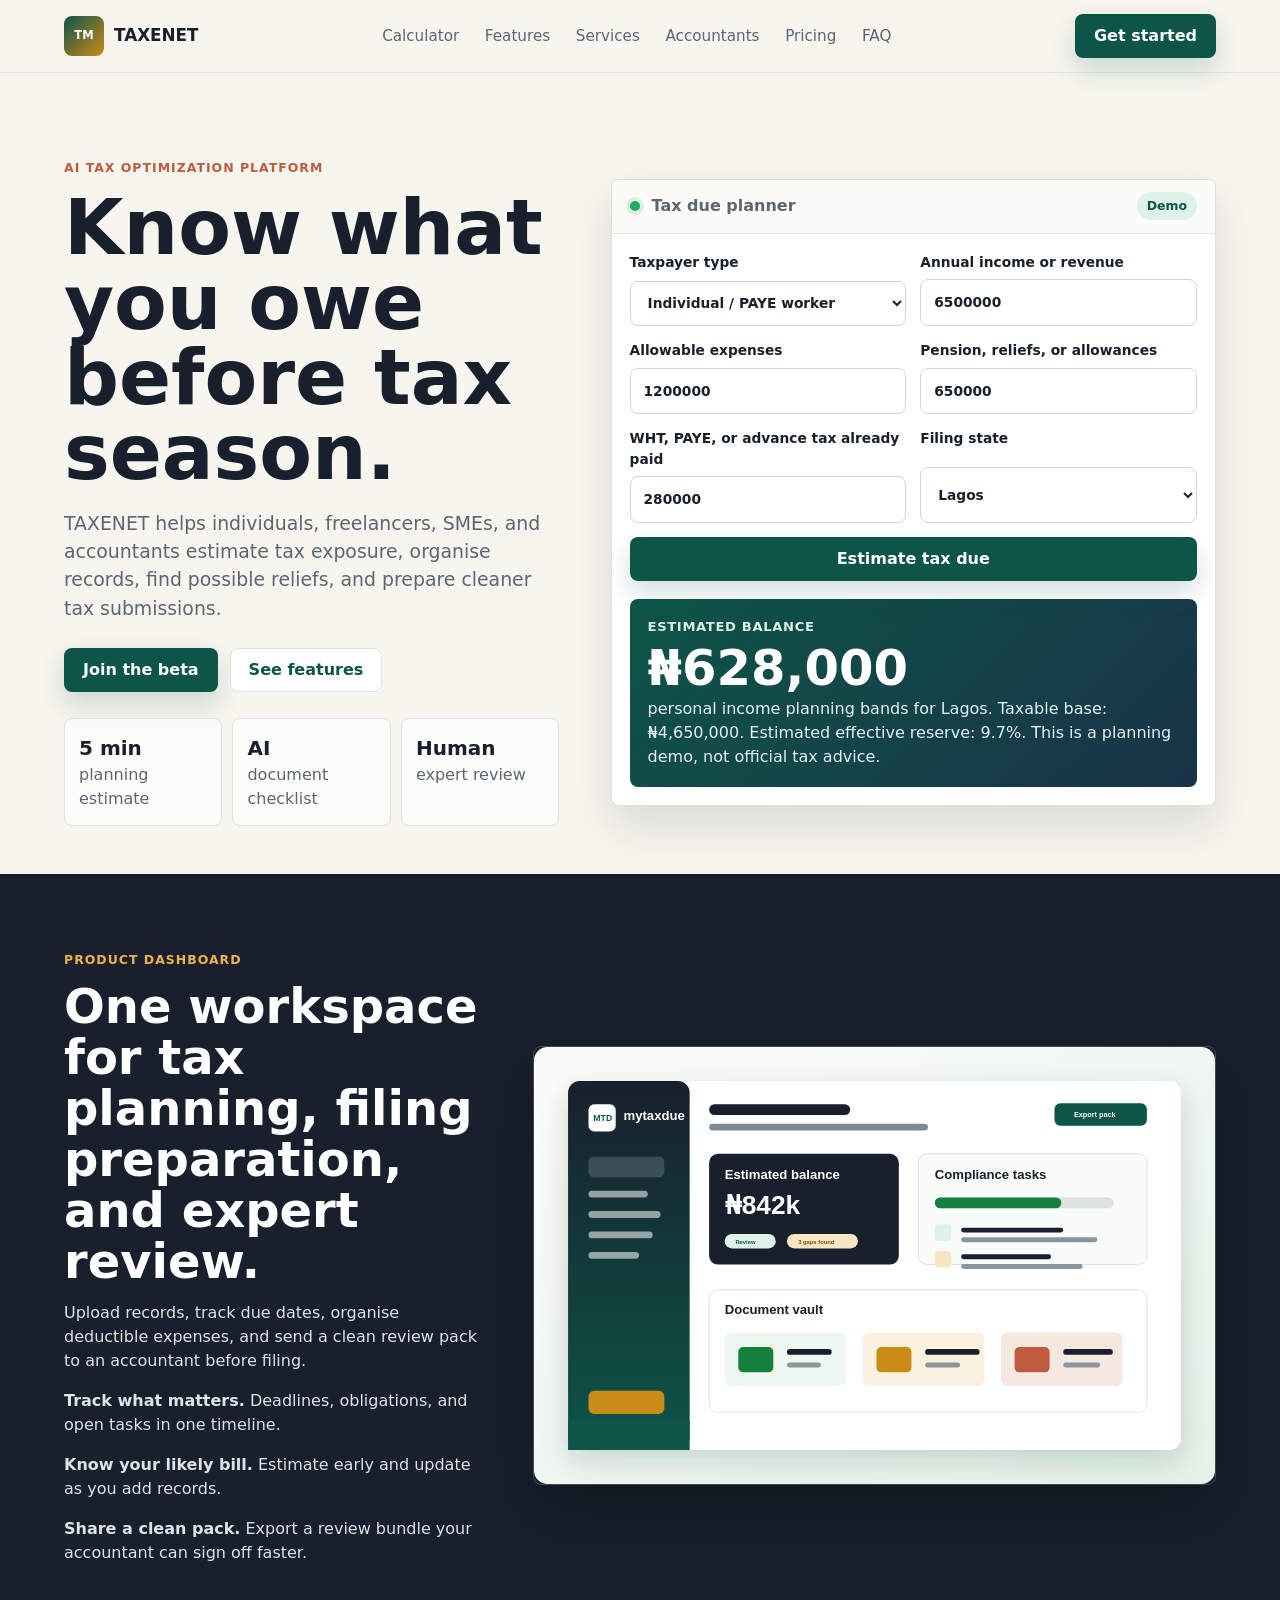
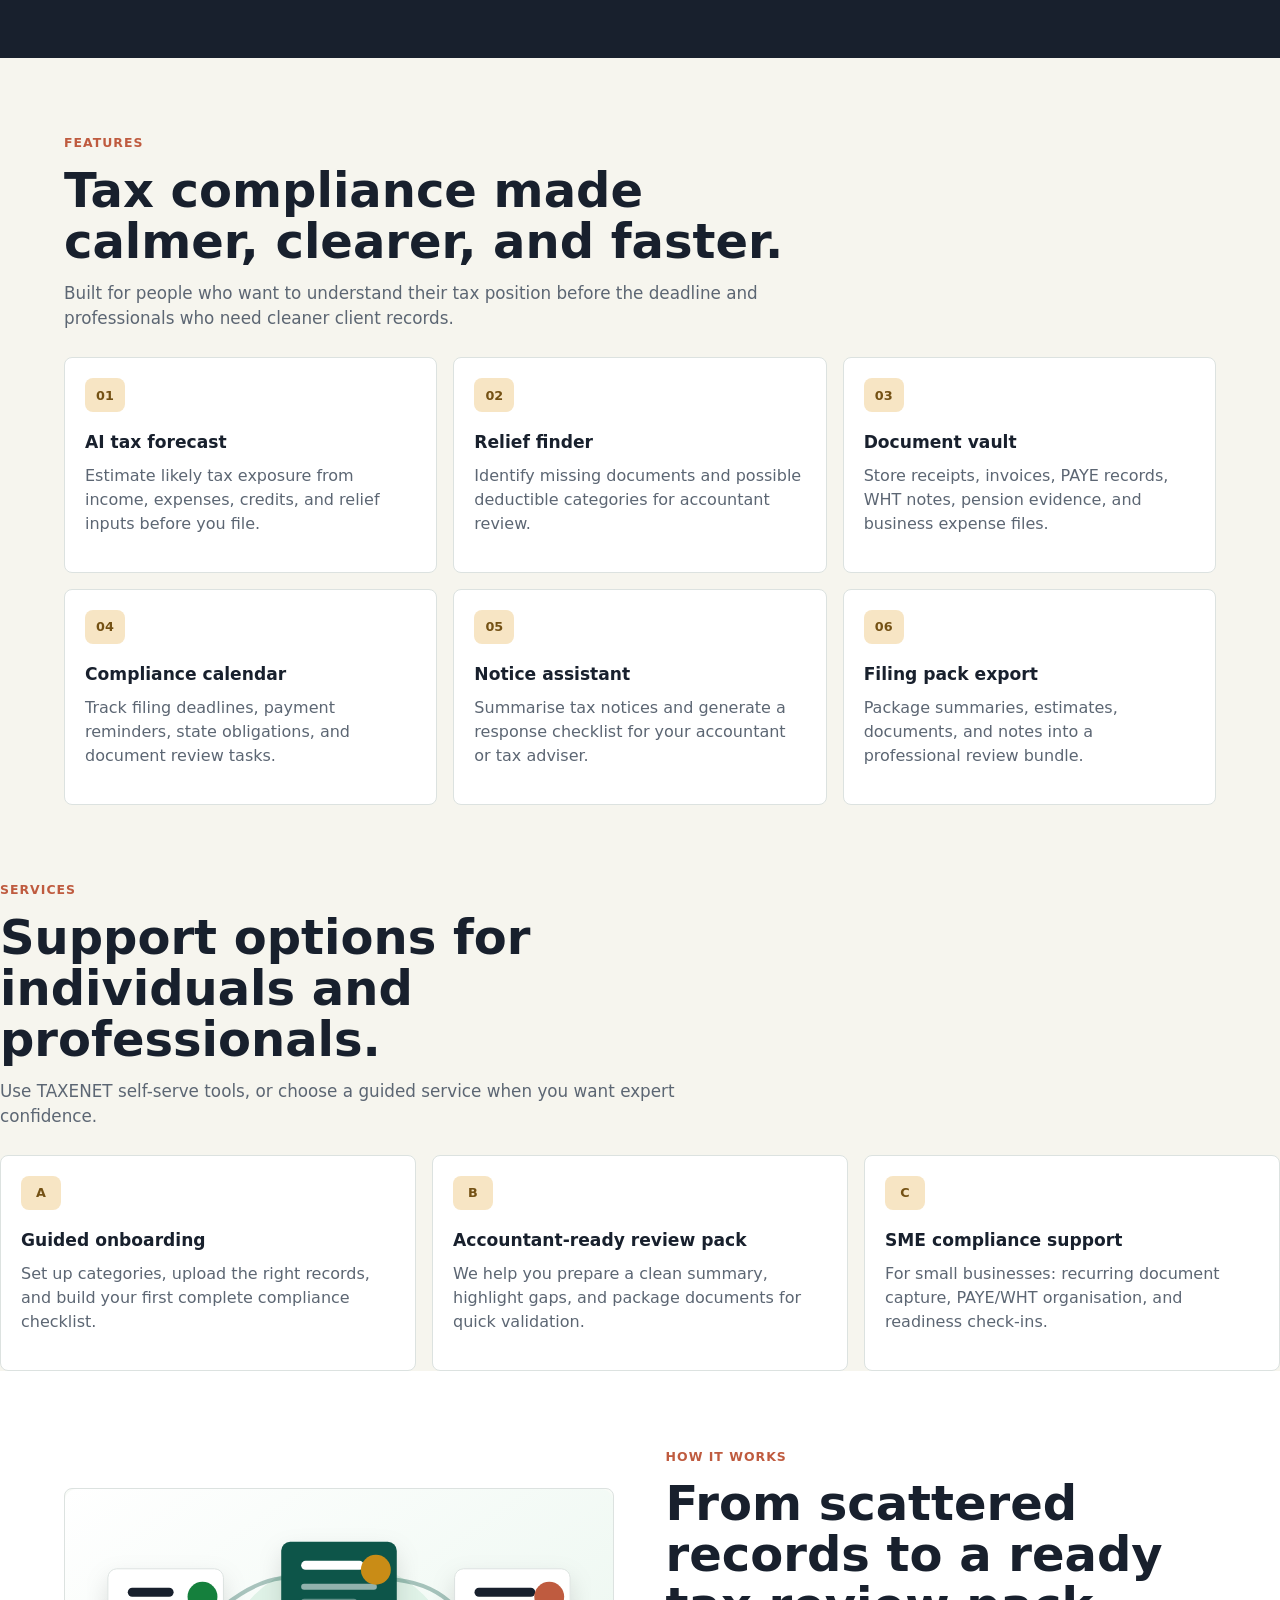
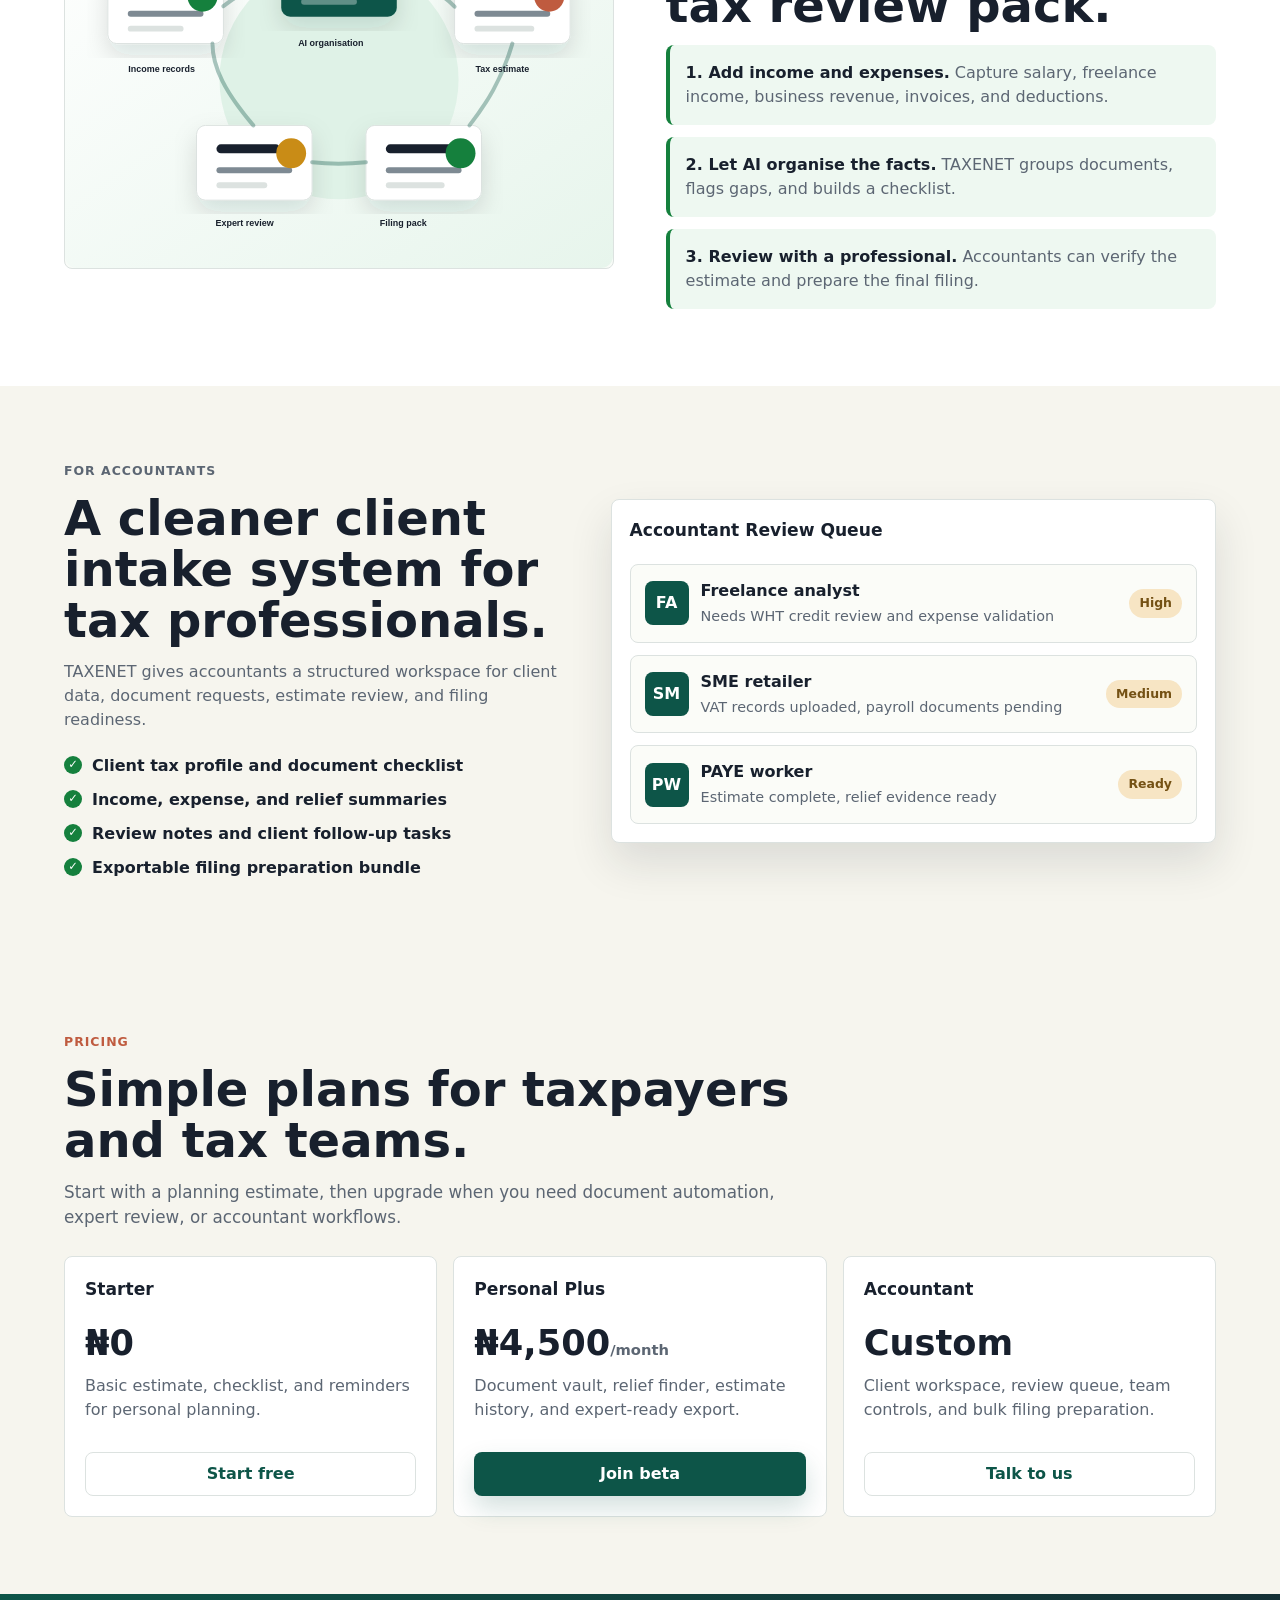
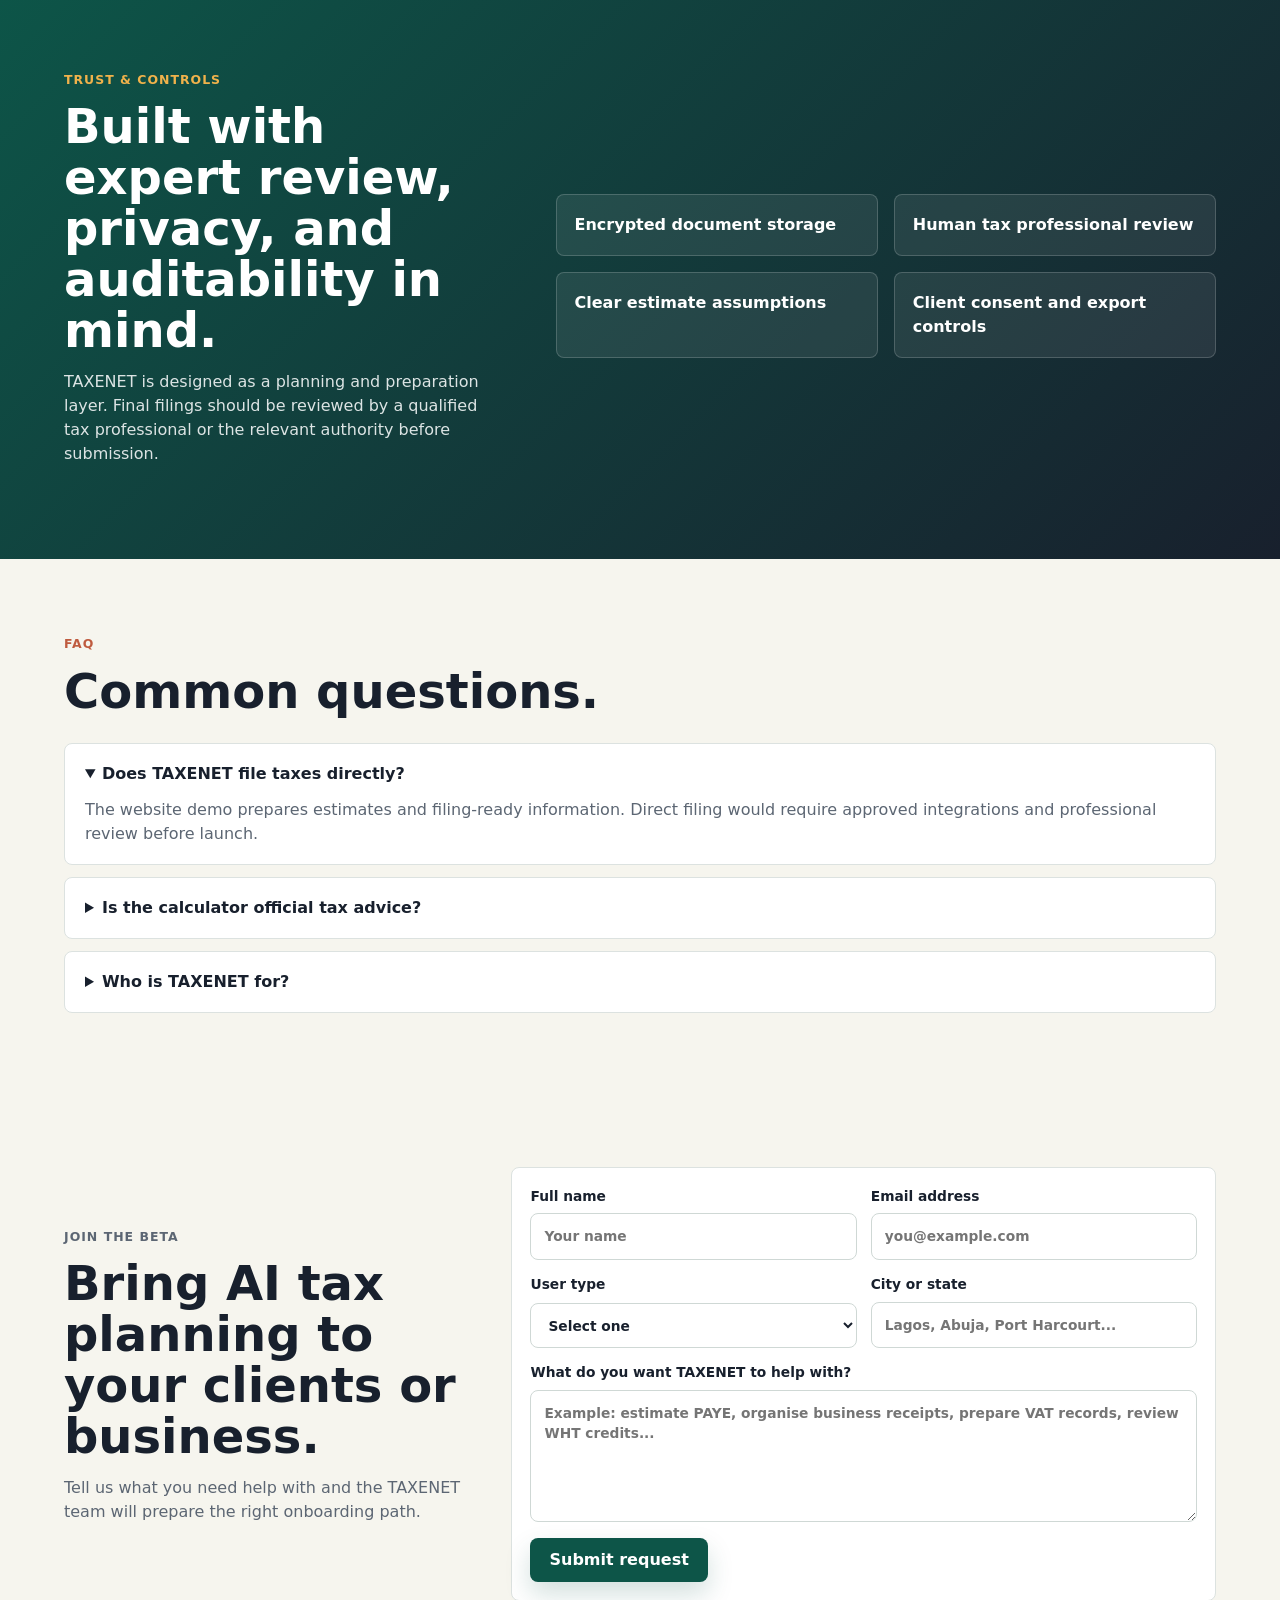
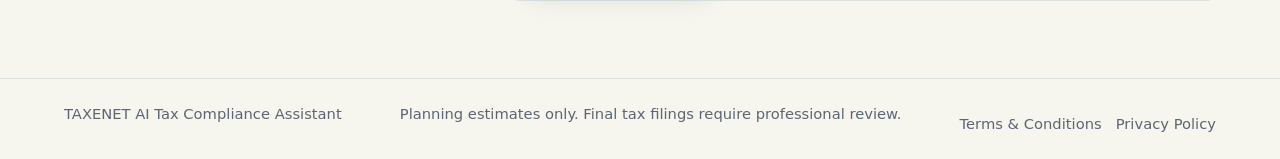
==== index.html @ ae6fac0a "Update index.html" ====
﻿<!DOCTYPE html>
<html lang="en">
  <head>
    <meta charset="UTF-8" />
    <meta name="viewport" content="width=device-width, initial-scale=1.0" />
    <title>TAXENET | AI Tax Compliance Assistant</title>
    <meta
      name="description"
      content="TAXENET helps Nigerian taxpayers and businesses estimate tax exposure, organise documents, discover relief opportunities, and prepare for compliant filing."
    />
    <link rel="icon" type="image/svg+xml" href="favicon.svg" />
    <link rel="stylesheet" href="styles.css" />
  </head>
  <body>
    <header class="site-header">
      <a class="brand" href="index.html#top" aria-label="TAXENET home">
        <span class="brand-mark">TM</span>
        <span>TAXENET</span>
      </a>
      <nav class="nav-links" aria-label="Primary navigation">
        <a href="index.html#calculator">Calculator</a>
        <a href="index.html#features">Features</a>
        <a href="index.html#services">Services</a>
        <a href="index.html#accountants">Accountants</a>
        <a href="index.html#pricing">Pricing</a>
        <a href="index.html#faq">FAQ</a>
      </nav>
      <a class="header-action" href="index.html#contact">Get started</a>
    </header>

    <main id="top">
      <section class="hero-shell" id="calculator">
        <div class="hero-copy">
          <p class="eyebrow">AI Tax Optimization Platform</p>
          <h1>Know what you owe before tax season.</h1>
          <p class="lead">
            TAXENET helps individuals, freelancers, SMEs, and accountants
            estimate tax exposure, organise records, find possible reliefs, and
            prepare cleaner tax submissions.
          </p>
          <div class="hero-actions">
            <a class="primary-button" href="index.html#contact">Join the beta</a>
            <a class="secondary-button" href="index.html#features">See features</a>
          </div>
          <div class="proof-strip" aria-label="Platform benefits">
            <span><strong>5 min</strong> planning estimate</span>
            <span><strong>AI</strong> document checklist</span>
            <span><strong>Human</strong> expert review</span>
          </div>
        </div>

        <section class="tax-card" aria-labelledby="estimateTitle">
          <div class="card-toolbar">
            <span class="status-dot"></span>
            <span>Tax due planner</span>
            <span class="toolbar-pill">Demo</span>
          </div>
          <form id="taxForm" class="tax-form">
            <label>
              Taxpayer type
              <select id="taxpayerType">
                <option value="individual">Individual / PAYE worker</option>
                <option value="freelancer">Freelancer / Sole proprietor</option>
                <option value="sme">Registered SME</option>
              </select>
            </label>
            <label>
              Annual income or revenue
              <input id="grossIncome" type="number" min="0" step="1000" value="6500000" />
            </label>
            <label>
              Allowable expenses
              <input id="expenses" type="number" min="0" step="1000" value="1200000" />
            </label>
            <label>
              Pension, reliefs, or allowances
              <input id="reliefs" type="number" min="0" step="1000" value="650000" />
            </label>
            <label>
              WHT, PAYE, or advance tax already paid
              <input id="credits" type="number" min="0" step="1000" value="280000" />
            </label>
            <label>
              Filing state
              <select id="state">
                <option>Lagos</option>
                <option>Abuja FCT</option>
                <option>Rivers</option>
                <option>Kano</option>
                <option>Ogun</option>
                <option>Other Nigerian state</option>
              </select>
            </label>
            <button class="primary-button wide-field" type="submit">Estimate tax due</button>
          </form>
          <div class="estimate-result" id="estimateResult">
            <p id="estimateTitle" class="result-label">Estimated balance</p>
            <strong id="taxDue">₦0</strong>
            <span id="taxSummary">Complete the planner to view an estimate.</span>
          </div>
        </section>
      </section>

      <section class="dashboard-band">
        <div class="dashboard-copy">
          <p class="eyebrow">Product Dashboard</p>
          <h2>One workspace for tax planning, filing preparation, and expert review.</h2>
          <p>
            Upload records, track due dates, organise deductible expenses, and
            send a clean review pack to an accountant before filing.
          </p>
          <div class="mini-list">
            <p><strong>Track what matters.</strong> Deadlines, obligations, and open tasks in one timeline.</p>
            <p><strong>Know your likely bill.</strong> Estimate early and update as you add records.</p>
            <p><strong>Share a clean pack.</strong> Export a review bundle your accountant can sign off faster.</p>
          </div>
        </div>
        <img
          src="assets/tax-dashboard.svg"
          alt="TAXENET dashboard showing tax estimate, compliance tasks, and documents"
          class="dashboard-image"
        />
      </section>

      <section class="features-section" id="features">
        <div class="section-heading">
          <p class="eyebrow">Features</p>
          <h2>Tax compliance made calmer, clearer, and faster.</h2>
          <p>
            Built for people who want to understand their tax position before
            the deadline and professionals who need cleaner client records.
          </p>
        </div>
        <div class="feature-grid">
          <article>
            <span class="feature-icon">01</span>
            <h3>AI tax forecast</h3>
            <p>
              Estimate likely tax exposure from income, expenses, credits, and
              relief inputs before you file.
            </p>
          </article>
          <article>
            <span class="feature-icon">02</span>
            <h3>Relief finder</h3>
            <p>
              Identify missing documents and possible deductible categories for
              accountant review.
            </p>
          </article>
          <article>
            <span class="feature-icon">03</span>
            <h3>Document vault</h3>
            <p>
              Store receipts, invoices, PAYE records, WHT notes, pension
              evidence, and business expense files.
            </p>
          </article>
          <article>
            <span class="feature-icon">04</span>
            <h3>Compliance calendar</h3>
            <p>
              Track filing deadlines, payment reminders, state obligations, and
              document review tasks.
            </p>
          </article>
          <article>
            <span class="feature-icon">05</span>
            <h3>Notice assistant</h3>
            <p>
              Summarise tax notices and generate a response checklist for your
              accountant or tax adviser.
            </p>
          </article>
          <article>
            <span class="feature-icon">06</span>
            <h3>Filing pack export</h3>
            <p>
              Package summaries, estimates, documents, and notes into a
              professional review bundle.
            </p>
          </article>
        </div>
      </section>

      <section class="services-section" id="services">
        <div class="section-heading">
          <p class="eyebrow">Services</p>
          <h2>Support options for individuals and professionals.</h2>
          <p>Use TAXENET self-serve tools, or choose a guided service when you want expert confidence.</p>
        </div>
        <div class="feature-grid">
          <article>
            <span class="feature-icon">A</span>
            <h3>Guided onboarding</h3>
            <p>Set up categories, upload the right records, and build your first complete compliance checklist.</p>
          </article>
          <article>
            <span class="feature-icon">B</span>
            <h3>Accountant-ready review pack</h3>
            <p>We help you prepare a clean summary, highlight gaps, and package documents for quick validation.</p>
          </article>
          <article>
            <span class="feature-icon">C</span>
            <h3>SME compliance support</h3>
            <p>For small businesses: recurring document capture, PAYE/WHT organisation, and readiness check-ins.</p>
          </article>
        </div>
      </section>
      <section class="workflow-section">
        <img
          src="assets/tax-workflow.svg"
          alt="Tax workflow from income records to expert review and filing readiness"
          class="workflow-image"
        />
        <div>
          <p class="eyebrow">How It Works</p>
          <h2>From scattered records to a ready tax review pack.</h2>
          <div class="workflow-list">
            <p><strong>1. Add income and expenses.</strong> Capture salary, freelance income, business revenue, invoices, and deductions.</p>
            <p><strong>2. Let AI organise the facts.</strong> TAXENET groups documents, flags gaps, and builds a checklist.</p>
            <p><strong>3. Review with a professional.</strong> Accountants can verify the estimate and prepare the final filing.</p>
          </div>
        </div>
      </section>

      <section class="accountant-section" id="accountants">
        <div class="accountant-copy">
          <p class="eyebrow">For Accountants</p>
          <h2>A cleaner client intake system for tax professionals.</h2>
          <p>
            TAXENET gives accountants a structured workspace for client data,
            document requests, estimate review, and filing readiness.
          </p>
          <ul class="check-list">
            <li>Client tax profile and document checklist</li>
            <li>Income, expense, and relief summaries</li>
            <li>Review notes and client follow-up tasks</li>
            <li>Exportable filing preparation bundle</li>
          </ul>
        </div>
        <div class="accountant-panel">
          <h3>Accountant Review Queue</h3>
          <div class="queue-item">
            <span>FA</span>
            <div>
              <strong>Freelance analyst</strong>
              <p>Needs WHT credit review and expense validation</p>
            </div>
            <em>High</em>
          </div>
          <div class="queue-item">
            <span>SM</span>
            <div>
              <strong>SME retailer</strong>
              <p>VAT records uploaded, payroll documents pending</p>
            </div>
            <em>Medium</em>
          </div>
          <div class="queue-item">
            <span>PW</span>
            <div>
              <strong>PAYE worker</strong>
              <p>Estimate complete, relief evidence ready</p>
            </div>
            <em>Ready</em>
          </div>
        </div>
      </section>

      <section class="pricing-section" id="pricing">
        <div class="section-heading">
          <p class="eyebrow">Pricing</p>
          <h2>Simple plans for taxpayers and tax teams.</h2>
          <p>
            Start with a planning estimate, then upgrade when you need document
            automation, expert review, or accountant workflows.
          </p>
        </div>
        <div class="pricing-grid">
          <article>
            <h3>Starter</h3>
            <p class="price">₦0</p>
            <p>Basic estimate, checklist, and reminders for personal planning.</p>
            <a class="secondary-button" href="index.html#contact">Start free</a>
          </article>
          <article class="featured-plan">
            <h3>Personal Plus</h3>
            <p class="price">₦4,500<span>/month</span></p>
            <p>Document vault, relief finder, estimate history, and expert-ready export.</p>
            <a class="primary-button" href="index.html#contact">Join beta</a>
          </article>
          <article>
            <h3>Accountant</h3>
            <p class="price">Custom</p>
            <p>Client workspace, review queue, team controls, and bulk filing preparation.</p>
            <a class="secondary-button" href="index.html#contact">Talk to us</a>
          </article>
        </div>
      </section>

      <section class="security-section">
        <div>
          <p class="eyebrow">Trust & Controls</p>
          <h2>Built with expert review, privacy, and auditability in mind.</h2>
          <p>
            TAXENET is designed as a planning and preparation layer. Final
            filings should be reviewed by a qualified tax professional or the
            relevant authority before submission.
          </p>
        </div>
        <div class="security-grid">
          <span>Encrypted document storage</span>
          <span>Human tax professional review</span>
          <span>Clear estimate assumptions</span>
          <span>Client consent and export controls</span>
        </div>
      </section>

      <section class="faq-section" id="faq">
        <div class="section-heading">
          <p class="eyebrow">FAQ</p>
          <h2>Common questions.</h2>
        </div>
        <div class="faq-list">
          <details open>
            <summary>Does TAXENET file taxes directly?</summary>
            <p>
              The website demo prepares estimates and filing-ready information.
              Direct filing would require approved integrations and professional
              review before launch.
            </p>
          </details>
          <details>
            <summary>Is the calculator official tax advice?</summary>
            <p>
              No. It is a planning demo that helps users understand possible
              exposure. Final tax positions should be verified by a qualified
              adviser or tax authority.
            </p>
          </details>
          <details>
            <summary>Who is TAXENET for?</summary>
            <p>
              Individuals, freelancers, SMEs, and accountants who need a clearer
              way to organise tax information and prepare for compliance.
            </p>
          </details>
        </div>
      </section>

      <section class="contact-section" id="contact">
        <div class="contact-copy">
          <p class="eyebrow">Join The Beta</p>
          <h2>Bring AI tax planning to your clients or business.</h2>
          <p>
            Tell us what you need help with and the TAXENET team will prepare
            the right onboarding path.
          </p>
        </div>
        <form class="contact-form" id="contactForm">
          <div class="form-grid">
            <label>
              Full name
              <input id="leadName" type="text" placeholder="Your name" required />
            </label>
            <label>
              Email address
              <input id="leadEmail" type="email" placeholder="you@example.com" required />
            </label>
            <label>
              User type
              <select id="leadType" required>
                <option value="">Select one</option>
                <option>Individual taxpayer</option>
                <option>Freelancer</option>
                <option>SME owner</option>
                <option>Accountant / tax adviser</option>
              </select>
            </label>
            <label>
              City or state
              <input id="leadLocation" type="text" placeholder="Lagos, Abuja, Port Harcourt..." required />
            </label>
            <label class="wide-field">
              What do you want TAXENET to help with?
              <textarea
                id="leadMessage"
                rows="5"
                placeholder="Example: estimate PAYE, organise business receipts, prepare VAT records, review WHT credits..."
                required
              ></textarea>
            </label>
          </div>
          <div class="form-actions">
            <button class="primary-button" type="submit">Submit request</button>
            <p class="form-status" id="formStatus" role="status" aria-live="polite"></p>
          </div>
        </form>
      </section>
    </main>

    <footer class="site-footer">
      <span>TAXENET AI Tax Compliance Assistant</span>
      <span>Planning estimates only. Final tax filings require professional review.</span>
    
      <div class="footer-links" style="margin-top:10px; display:flex; gap:14px; flex-wrap:wrap">
        <a href="terms.html">Terms &amp; Conditions</a>
        <a href="privacy.html">Privacy Policy</a>
      </div>
</footer>

    <script src="script.js"></script>
  </body>
</html>
---- styles.css ----
:root {
  --ink: #18202d;
  --muted: #5c6673;
  --paper: #f6f5ee;
  --panel: #ffffff;
  --line: #dce2e0;
  --forest: #0d5548;
  --green: #15803d;
  --mint: #dff2e7;
  --amber: #c98c16;
  --clay: #bf5b3f;
  --sky: #e5f1f4;
  --shadow: 0 20px 44px rgba(24, 32, 45, 0.12);
  --radius: 8px;
}

* {
  box-sizing: border-box;
}

html {
  scroll-behavior: smooth;
}

body {
  margin: 0;
  background: var(--paper);
  color: var(--ink);
  font-family: Inter, ui-sans-serif, system-ui, -apple-system, BlinkMacSystemFont,
    "Segoe UI", sans-serif;
  line-height: 1.5;
}

img,
svg {
  display: block;
  max-width: 100%;
}

a {
  color: inherit;
  text-decoration: none;
}

button,
input,
select,
textarea {
  font: inherit;
}

button {
  cursor: pointer;
}

.site-header {
  position: sticky;
  top: 0;
  z-index: 20;
  display: flex;
  align-items: center;
  justify-content: space-between;
  gap: 20px;
  min-height: 72px;
  padding: 14px clamp(18px, 5vw, 64px);
  background: rgba(246, 245, 238, 0.94);
  border-bottom: 1px solid rgba(220, 226, 224, 0.9);
  backdrop-filter: blur(14px);
}

.brand {
  display: inline-flex;
  align-items: center;
  gap: 10px;
  min-width: max-content;
  font-size: 1.05rem;
  font-weight: 850;
}

.brand-mark {
  display: grid;
  place-items: center;
  width: 40px;
  height: 40px;
  border-radius: var(--radius);
  color: #fff;
  background: linear-gradient(135deg, var(--forest), var(--amber));
  font-size: 0.72rem;
}

.nav-links {
  display: flex;
  align-items: center;
  justify-content: center;
  gap: clamp(12px, 2vw, 28px);
  color: var(--muted);
  font-size: 0.95rem;
}

.nav-links a {
  padding: 8px 0;
}

.nav-links a:hover {
  color: var(--forest);
}

.header-action,
.primary-button,
.secondary-button {
  display: inline-flex;
  align-items: center;
  justify-content: center;
  min-height: 44px;
  border: 1px solid transparent;
  border-radius: var(--radius);
  padding: 0 18px;
  font-weight: 800;
  white-space: nowrap;
  transition: transform 160ms ease, box-shadow 160ms ease, border-color 160ms ease;
}

.header-action,
.primary-button {
  color: #fff;
  background: var(--forest);
  box-shadow: 0 12px 26px rgba(13, 85, 72, 0.18);
}

.secondary-button {
  color: var(--forest);
  background: #fff;
  border-color: var(--line);
}

.header-action:hover,
.primary-button:hover,
.secondary-button:hover {
  transform: translateY(-1px);
  box-shadow: 0 14px 30px rgba(24, 32, 45, 0.13);
}

.hero-shell {
  display: grid;
  grid-template-columns: minmax(0, 0.9fr) minmax(420px, 1.1fr);
  gap: clamp(24px, 4vw, 52px);
  align-items: center;
  padding: clamp(38px, 7vw, 86px) clamp(18px, 5vw, 64px) 48px;
}

.hero-copy {
  max-width: 650px;
}

.eyebrow {
  margin: 0 0 12px;
  color: var(--clay);
  font-size: 0.78rem;
  font-weight: 900;
  letter-spacing: 0.08em;
  text-transform: uppercase;
}

h1,
h2,
h3,
p {
  margin-top: 0;
}

h1 {
  margin-bottom: 18px;
  font-size: clamp(2.35rem, 7vw, 4.8rem);
  line-height: 0.98;
  letter-spacing: 0;
}

h2 {
  margin-bottom: 14px;
  font-size: clamp(1.85rem, 4vw, 3rem);
  line-height: 1.06;
  letter-spacing: 0;
}

h3 {
  margin-bottom: 8px;
  font-size: 1.07rem;
}

.lead {
  max-width: 60ch;
  color: var(--muted);
  font-size: clamp(1.02rem, 2vw, 1.18rem);
}

.hero-actions {
  display: flex;
  flex-wrap: wrap;
  gap: 12px;
  margin: 26px 0;
}

.proof-strip {
  display: grid;
  grid-template-columns: repeat(3, minmax(0, 1fr));
  gap: 10px;
  max-width: 580px;
}

.proof-strip span {
  min-height: 76px;
  border: 1px solid var(--line);
  border-radius: var(--radius);
  padding: 14px;
  background: rgba(255, 255, 255, 0.7);
  color: var(--muted);
}

.proof-strip strong {
  display: block;
  color: var(--ink);
  font-size: 1.25rem;
}

.tax-card,
.feature-grid article,
.pricing-grid article,
.accountant-panel,
.contact-form,
.faq-list details {
  border: 1px solid var(--line);
  border-radius: var(--radius);
  background: var(--panel);
  box-shadow: var(--shadow);
}

.tax-card {
  overflow: hidden;
}

.card-toolbar {
  display: flex;
  align-items: center;
  justify-content: space-between;
  gap: 12px;
  min-height: 54px;
  padding: 0 18px;
  border-bottom: 1px solid var(--line);
  background: #fbfcf8;
  color: var(--muted);
  font-weight: 800;
}

.status-dot {
  width: 10px;
  height: 10px;
  border-radius: 50%;
  background: #22a95a;
  box-shadow: 0 0 0 4px rgba(34, 169, 90, 0.15);
}

.toolbar-pill {
  margin-left: auto;
  border-radius: 999px;
  padding: 5px 10px;
  color: var(--forest);
  background: var(--mint);
  font-size: 0.78rem;
}

.tax-form {
  display: grid;
  grid-template-columns: repeat(2, minmax(0, 1fr));
  gap: 14px;
  padding: 18px;
}

label {
  display: grid;
  gap: 7px;
  color: var(--ink);
  font-size: 0.86rem;
  font-weight: 800;
}

input,
select,
textarea {
  width: 100%;
  border: 1px solid #cfd8d5;
  border-radius: var(--radius);
  background: #fff;
  color: var(--ink);
  padding: 12px 13px;
  outline: none;
}

textarea {
  min-height: 132px;
  resize: vertical;
}

input:focus,
select:focus,
textarea:focus {
  border-color: var(--green);
  box-shadow: 0 0 0 4px rgba(21, 128, 61, 0.1);
}

.wide-field {
  grid-column: 1 / -1;
}

.estimate-result {
  display: grid;
  gap: 4px;
  margin: 0 18px 18px;
  border-radius: var(--radius);
  padding: 18px;
  color: #fff;
  background: linear-gradient(135deg, var(--forest), #193348);
}

.result-label {
  margin-bottom: 2px;
  color: #dceee6;
  font-size: 0.82rem;
  font-weight: 850;
  letter-spacing: 0.05em;
  text-transform: uppercase;
}

.estimate-result strong {
  font-size: clamp(2rem, 5vw, 3.1rem);
  line-height: 1.02;
}

.estimate-result span {
  color: #e5f1f4;
}

.dashboard-band,
.workflow-section,
.accountant-section,
.security-section,
.contact-section {
  display: grid;
  gap: clamp(24px, 4vw, 52px);
  align-items: center;
  padding: clamp(38px, 6vw, 80px) clamp(18px, 5vw, 64px);
}

.dashboard-band {
  grid-template-columns: minmax(0, 0.76fr) minmax(380px, 1.24fr);
  background: var(--ink);
  color: #fff;
}

.dashboard-band .eyebrow {
  color: #f0b24b;
}

.dashboard-band p:not(.eyebrow) {
  color: #dce4e4;
}

.dashboard-image {
  width: 100%;
  border: 1px solid rgba(255, 255, 255, 0.18);
  border-radius: var(--radius);
  box-shadow: 0 26px 58px rgba(0, 0, 0, 0.28);
}

.features-section,
.pricing-section,
.faq-section {
  padding: clamp(38px, 6vw, 80px) clamp(18px, 5vw, 64px);
}

.section-heading {
  max-width: 760px;
  margin-bottom: 26px;
}

.section-heading p:not(.eyebrow) {
  color: var(--muted);
  font-size: 1.05rem;
}

.feature-grid,
.pricing-grid,
.security-grid {
  display: grid;
  gap: 16px;
}

.feature-grid {
  grid-template-columns: repeat(3, minmax(0, 1fr));
}

.feature-grid article,
.pricing-grid article {
  box-shadow: none;
  padding: 20px;
}

.feature-grid p,
.pricing-grid p {
  color: var(--muted);
}

.feature-icon {
  display: inline-grid;
  place-items: center;
  width: 40px;
  height: 34px;
  margin-bottom: 18px;
  border-radius: var(--radius);
  color: #745114;
  background: #f7e5c4;
  font-size: 0.8rem;
  font-weight: 900;
}

.workflow-section {
  grid-template-columns: minmax(360px, 1fr) minmax(0, 1fr);
  background: #fff;
}

.workflow-image {
  border: 1px solid var(--line);
  border-radius: var(--radius);
  background: #f8fbf7;
}

.workflow-list {
  display: grid;
  gap: 12px;
}

.workflow-list p {
  margin: 0;
  border-left: 4px solid var(--green);
  border-radius: var(--radius);
  padding: 16px;
  background: #eef8f1;
  color: var(--muted);
}

.workflow-list strong {
  color: var(--ink);
}

.accountant-section {
  grid-template-columns: minmax(0, 0.9fr) minmax(360px, 1.1fr);
}

.accountant-copy p {
  color: var(--muted);
}

.check-list {
  display: grid;
  gap: 10px;
  margin: 22px 0 0;
  padding: 0;
  list-style: none;
}

.check-list li {
  position: relative;
  padding-left: 28px;
  color: var(--ink);
  font-weight: 720;
}

.check-list li::before {
  position: absolute;
  left: 0;
  top: 0.2em;
  display: grid;
  place-items: center;
  width: 18px;
  height: 18px;
  border-radius: 50%;
  color: #fff;
  background: var(--green);
  content: "✓";
  font-size: 0.72rem;
}

.accountant-panel {
  display: grid;
  gap: 12px;
  padding: 18px;
}

.queue-item {
  display: grid;
  grid-template-columns: auto minmax(0, 1fr) auto;
  gap: 12px;
  align-items: center;
  border: 1px solid var(--line);
  border-radius: var(--radius);
  padding: 14px;
  background: #fbfcf8;
}

.queue-item span {
  display: grid;
  place-items: center;
  width: 44px;
  height: 44px;
  border-radius: var(--radius);
  color: #fff;
  background: var(--forest);
  font-weight: 900;
}

.queue-item p {
  margin: 3px 0 0;
  color: var(--muted);
  font-size: 0.9rem;
}

.queue-item em {
  border-radius: 999px;
  padding: 5px 10px;
  color: #745114;
  background: #f7e5c4;
  font-size: 0.78rem;
  font-style: normal;
  font-weight: 850;
}

.pricing-grid {
  grid-template-columns: repeat(3, minmax(0, 1fr));
}

.pricing-grid article {
  display: grid;
  gap: 14px;
  align-content: start;
}

.pricing-grid .primary-button,
.pricing-grid .secondary-button {
  width: 100%;
}

.featured-plan {
  border-top: 4px solid var(--forest);
}

.price {
  margin: 0;
  color: var(--ink) !important;
  font-size: 2.2rem;
  font-weight: 900;
  line-height: 1;
}

.price span {
  color: var(--muted);
  font-size: 0.92rem;
  font-weight: 700;
}

.security-section {
  grid-template-columns: minmax(0, 0.8fr) minmax(320px, 1.2fr);
  color: #fff;
  background: linear-gradient(135deg, var(--forest), var(--ink));
}

.security-section .eyebrow {
  color: #f0b24b;
}

.security-section p:not(.eyebrow) {
  color: #dce4e4;
}

.security-grid {
  grid-template-columns: repeat(2, minmax(0, 1fr));
}

.security-grid span {
  border: 1px solid rgba(255, 255, 255, 0.18);
  border-radius: var(--radius);
  padding: 18px;
  background: rgba(255, 255, 255, 0.08);
  color: #fff;
  font-weight: 800;
}

.faq-list {
  display: grid;
  gap: 12px;
}

.faq-list details {
  box-shadow: none;
  padding: 18px 20px;
}

.faq-list summary {
  cursor: pointer;
  color: var(--ink);
  font-weight: 850;
}

.faq-list p {
  margin: 12px 0 0;
  color: var(--muted);
}

.contact-section {
  grid-template-columns: minmax(0, 0.72fr) minmax(360px, 1.28fr);
}

.contact-copy p {
  color: var(--muted);
}

.contact-form {
  padding: 18px;
  box-shadow: none;
}

.form-grid {
  display: grid;
  grid-template-columns: repeat(2, minmax(0, 1fr));
  gap: 14px;
}

.form-actions {
  display: flex;
  align-items: center;
  gap: 14px;
  margin-top: 16px;
}

.form-status {
  margin: 0;
  color: var(--forest);
  font-size: 0.9rem;
  font-weight: 800;
}

.site-footer {
  display: flex;
  flex-wrap: wrap;
  justify-content: space-between;
  gap: 12px;
  border-top: 1px solid var(--line);
  padding: 24px clamp(18px, 5vw, 64px);
  color: var(--muted);
  font-size: 0.92rem;
}

@media (max-width: 1080px) {
  .hero-shell,
  .dashboard-band,
  .workflow-section,
  .accountant-section,
  .security-section,
  .contact-section {
    grid-template-columns: 1fr;
  }

  .feature-grid,
  .pricing-grid {
    grid-template-columns: repeat(2, minmax(0, 1fr));
  }
}

@media (max-width: 760px) {
  .site-header {
    align-items: flex-start;
    flex-wrap: wrap;
  }

  .nav-links {
    order: 3;
    width: 100%;
    justify-content: flex-start;
    overflow-x: auto;
    padding-bottom: 3px;
  }

  h1 {
    font-size: clamp(2.2rem, 15vw, 3.3rem);
  }

  .proof-strip,
  .tax-form,
  .feature-grid,
  .pricing-grid,
  .security-grid,
  .form-grid {
    grid-template-columns: 1fr;
  }

  .queue-item {
    grid-template-columns: auto minmax(0, 1fr);
  }

  .queue-item em {
    grid-column: 1 / -1;
    justify-self: start;
  }

  .form-actions {
    align-items: stretch;
    flex-direction: column;
  }

  .form-actions .primary-button {
    width: 100%;
  }
}

@media (max-width: 480px) {
  .header-action {
    width: 100%;
  }

  .hero-actions {
    flex-direction: column;
  }

  .hero-actions > * {
    width: 100%;
  }

  .card-toolbar {
    align-items: flex-start;
    flex-direction: column;
    padding: 14px 16px;
  }
}
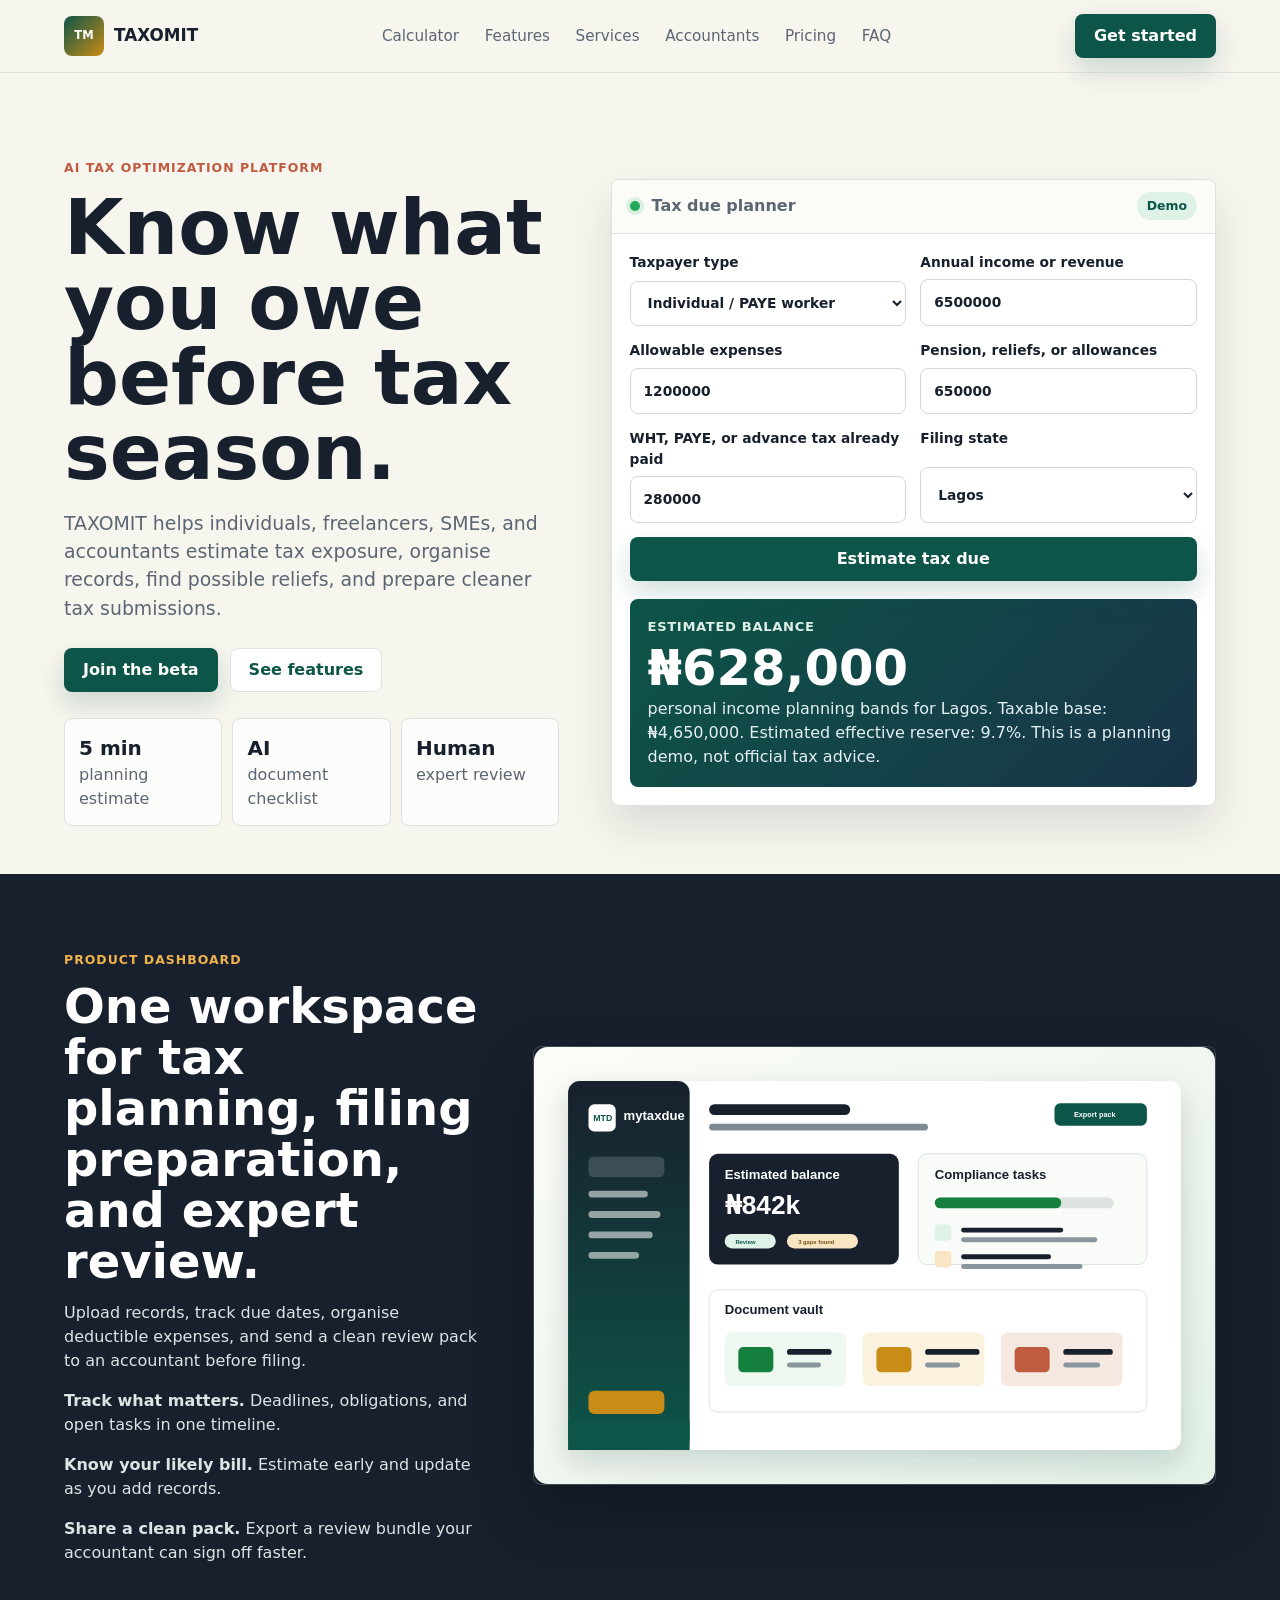
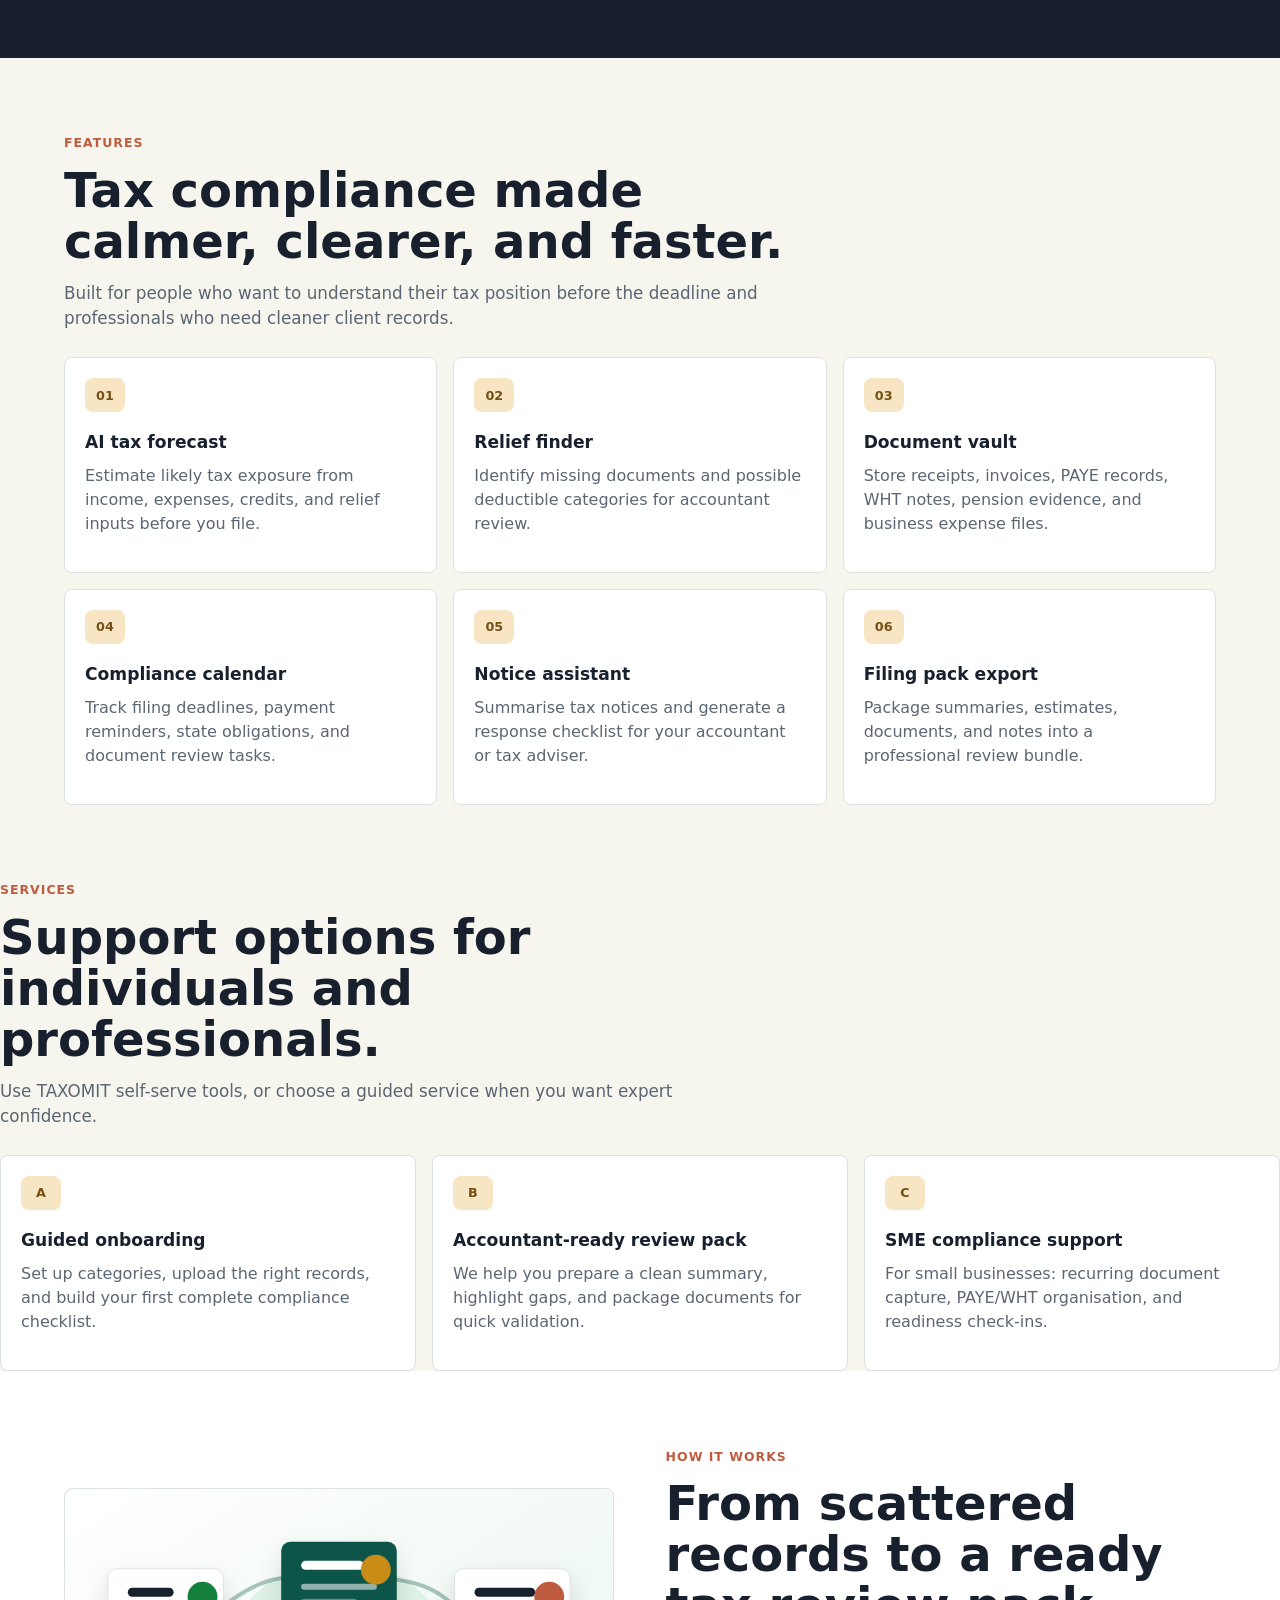
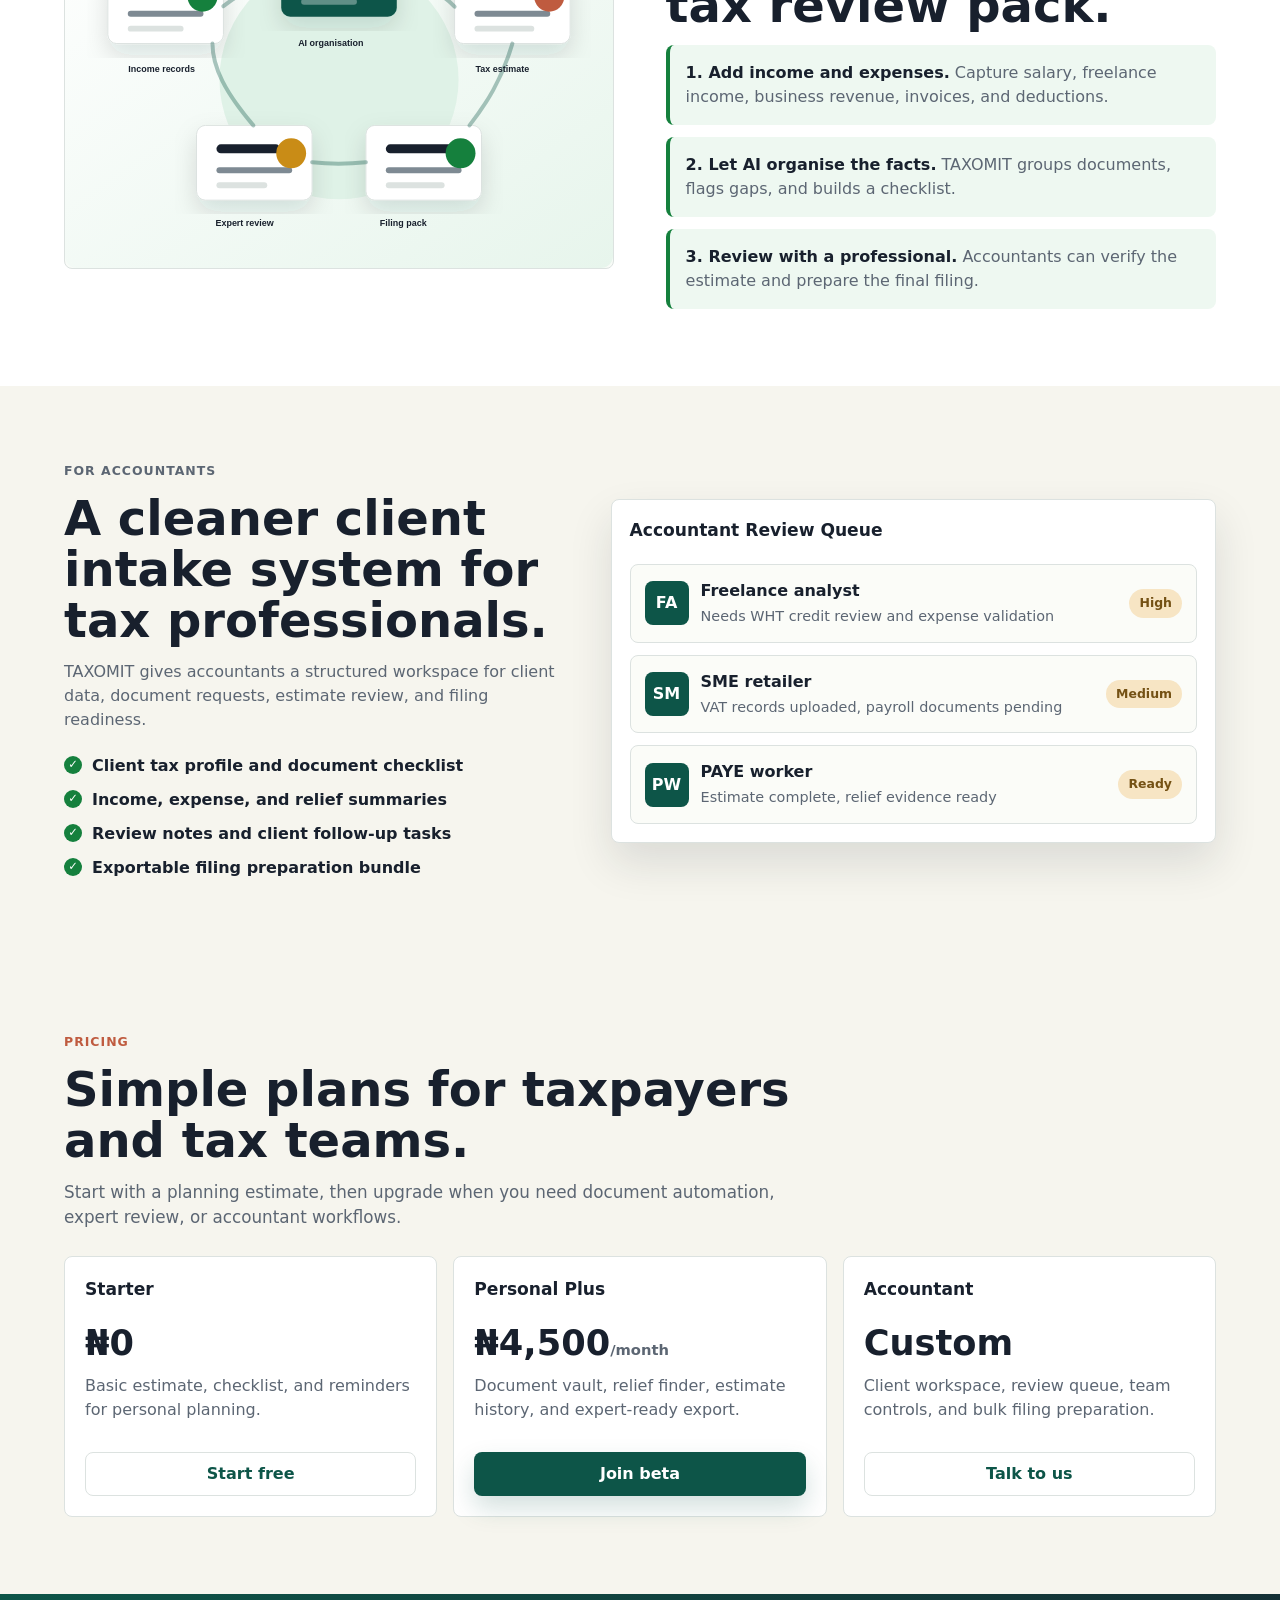
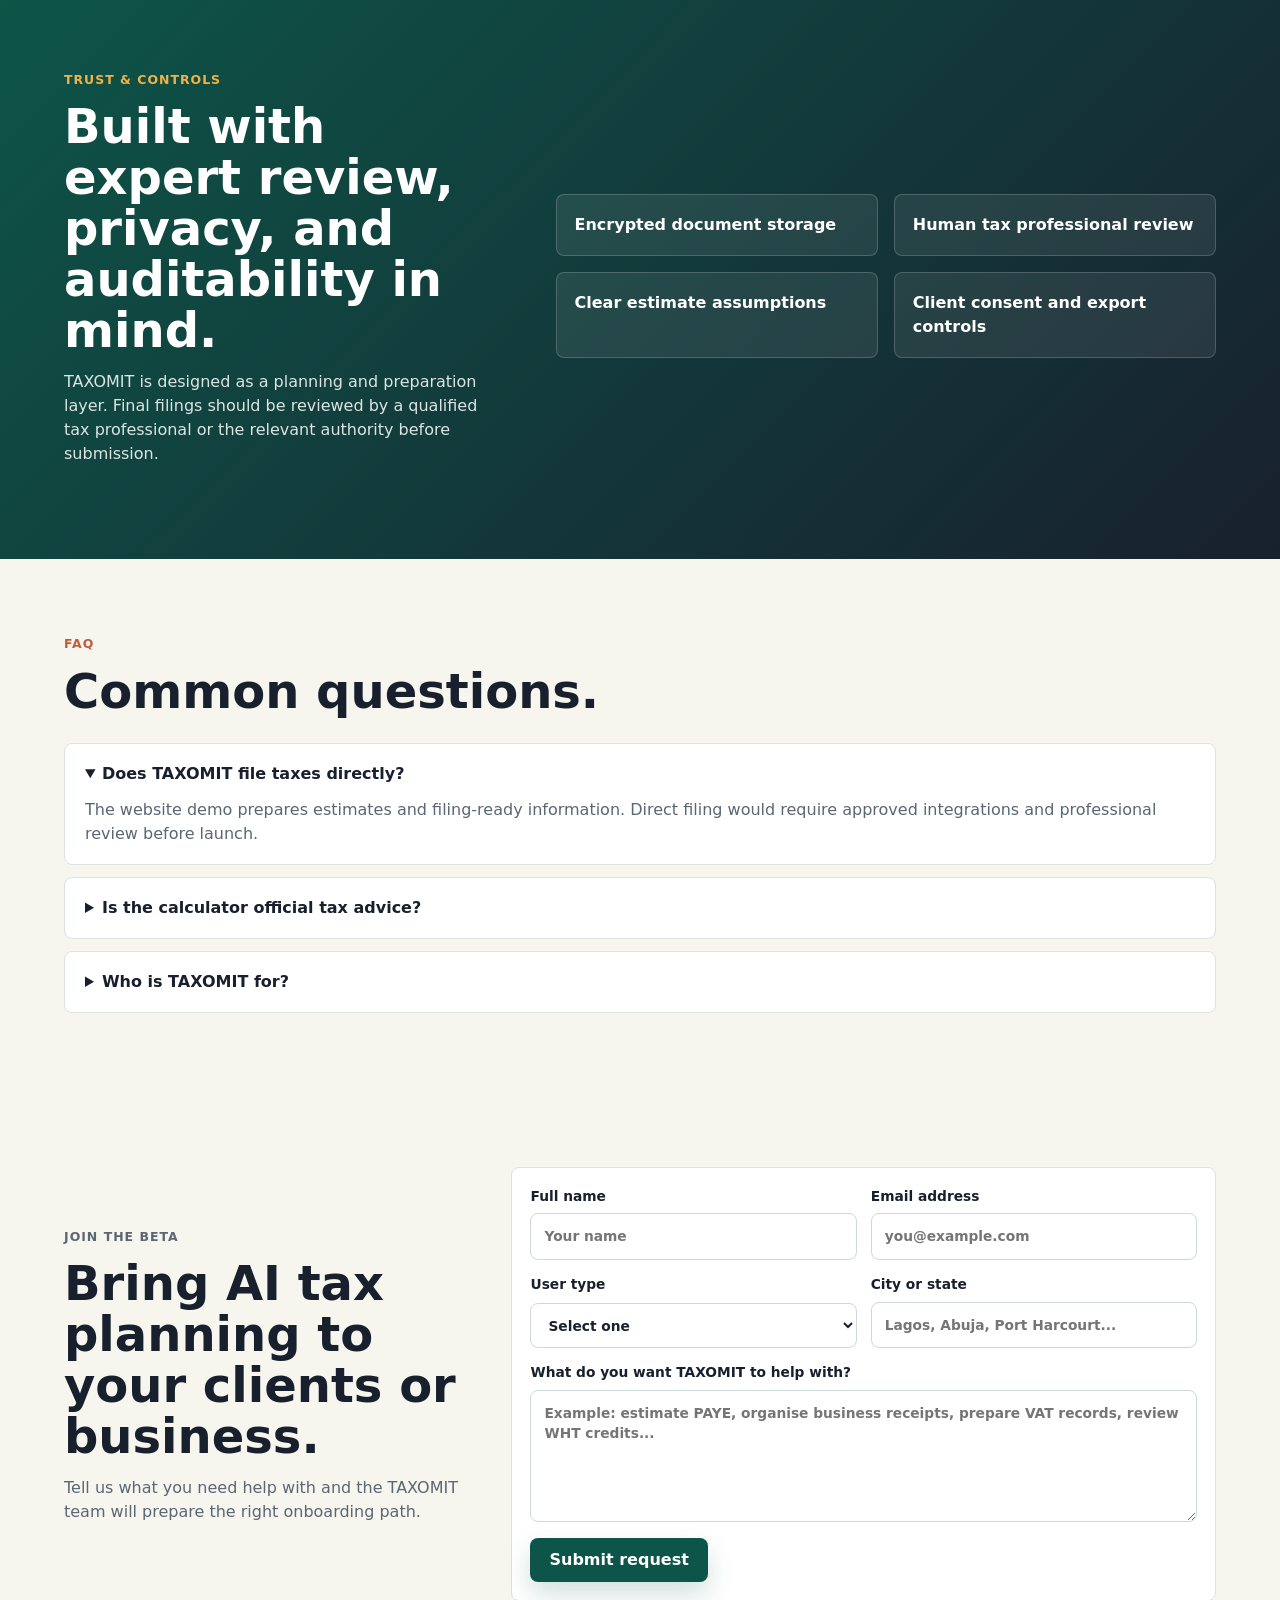
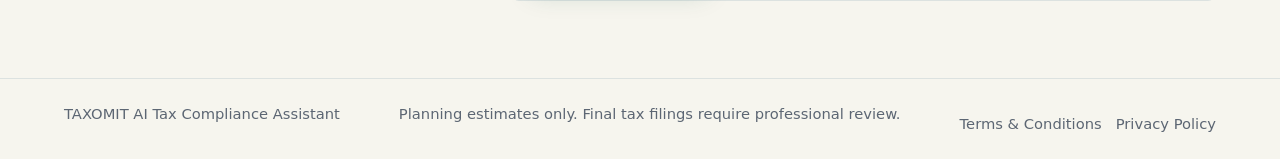
==== commit 5397b7da: "Update index.html" ====
--- a/index.html
+++ b/index.html
@@ -3,19 +3,19 @@
   <head>
     <meta charset="UTF-8" />
     <meta name="viewport" content="width=device-width, initial-scale=1.0" />
-    <title>TAXENET | AI Tax Compliance Assistant</title>
+    <title>TAXOMIT | AI Tax Compliance Assistant</title>
     <meta
       name="description"
-      content="TAXENET helps Nigerian taxpayers and businesses estimate tax exposure, organise documents, discover relief opportunities, and prepare for compliant filing."
+      content="TAXOMIT helps Nigerian taxpayers and businesses estimate tax exposure, organise documents, discover relief opportunities, and prepare for compliant filing."
     />
     <link rel="icon" type="image/svg+xml" href="favicon.svg" />
     <link rel="stylesheet" href="styles.css" />
   </head>
   <body>
     <header class="site-header">
-      <a class="brand" href="index.html#top" aria-label="TAXENET home">
+      <a class="brand" href="index.html#top" aria-label="TAXOMIT home">
         <span class="brand-mark">TM</span>
-        <span>TAXENET</span>
+        <span>TAXOMIT</span>
       </a>
       <nav class="nav-links" aria-label="Primary navigation">
         <a href="index.html#calculator">Calculator</a>
@@ -34,7 +34,7 @@
           <p class="eyebrow">AI Tax Optimization Platform</p>
           <h1>Know what you owe before tax season.</h1>
           <p class="lead">
-            TAXENET helps individuals, freelancers, SMEs, and accountants
+            TAXOMIT helps individuals, freelancers, SMEs, and accountants
             estimate tax exposure, organise records, find possible reliefs, and
             prepare cleaner tax submissions.
           </p>
@@ -117,7 +117,7 @@
         </div>
         <img
           src="assets/tax-dashboard.svg"
-          alt="TAXENET dashboard showing tax estimate, compliance tasks, and documents"
+          alt="TAXOMIT dashboard showing tax estimate, compliance tasks, and documents"
           class="dashboard-image"
         />
       </section>
@@ -187,7 +187,7 @@
         <div class="section-heading">
           <p class="eyebrow">Services</p>
           <h2>Support options for individuals and professionals.</h2>
-          <p>Use TAXENET self-serve tools, or choose a guided service when you want expert confidence.</p>
+          <p>Use TAXOMIT self-serve tools, or choose a guided service when you want expert confidence.</p>
         </div>
         <div class="feature-grid">
           <article>
@@ -218,7 +218,7 @@
           <h2>From scattered records to a ready tax review pack.</h2>
           <div class="workflow-list">
             <p><strong>1. Add income and expenses.</strong> Capture salary, freelance income, business revenue, invoices, and deductions.</p>
-            <p><strong>2. Let AI organise the facts.</strong> TAXENET groups documents, flags gaps, and builds a checklist.</p>
+            <p><strong>2. Let AI organise the facts.</strong> TAXOMIT groups documents, flags gaps, and builds a checklist.</p>
             <p><strong>3. Review with a professional.</strong> Accountants can verify the estimate and prepare the final filing.</p>
           </div>
         </div>
@@ -229,7 +229,7 @@
           <p class="eyebrow">For Accountants</p>
           <h2>A cleaner client intake system for tax professionals.</h2>
           <p>
-            TAXENET gives accountants a structured workspace for client data,
+            TAXOMIT gives accountants a structured workspace for client data,
             document requests, estimate review, and filing readiness.
           </p>
           <ul class="check-list">
@@ -304,7 +304,7 @@
           <p class="eyebrow">Trust & Controls</p>
           <h2>Built with expert review, privacy, and auditability in mind.</h2>
           <p>
-            TAXENET is designed as a planning and preparation layer. Final
+            TAXOMIT is designed as a planning and preparation layer. Final
             filings should be reviewed by a qualified tax professional or the
             relevant authority before submission.
           </p>
@@ -324,7 +324,7 @@
         </div>
         <div class="faq-list">
           <details open>
-            <summary>Does TAXENET file taxes directly?</summary>
+            <summary>Does TAXOMIT file taxes directly?</summary>
             <p>
               The website demo prepares estimates and filing-ready information.
               Direct filing would require approved integrations and professional
@@ -340,7 +340,7 @@
             </p>
           </details>
           <details>
-            <summary>Who is TAXENET for?</summary>
+            <summary>Who is TAXOMIT for?</summary>
             <p>
               Individuals, freelancers, SMEs, and accountants who need a clearer
               way to organise tax information and prepare for compliance.
@@ -354,7 +354,7 @@
           <p class="eyebrow">Join The Beta</p>
           <h2>Bring AI tax planning to your clients or business.</h2>
           <p>
-            Tell us what you need help with and the TAXENET team will prepare
+            Tell us what you need help with and the TAXOMIT team will prepare
             the right onboarding path.
           </p>
         </div>
@@ -383,7 +383,7 @@
               <input id="leadLocation" type="text" placeholder="Lagos, Abuja, Port Harcourt..." required />
             </label>
             <label class="wide-field">
-              What do you want TAXENET to help with?
+              What do you want TAXOMIT to help with?
               <textarea
                 id="leadMessage"
                 rows="5"
@@ -401,7 +401,7 @@
     </main>
 
     <footer class="site-footer">
-      <span>TAXENET AI Tax Compliance Assistant</span>
+      <span>TAXOMIT AI Tax Compliance Assistant</span>
       <span>Planning estimates only. Final tax filings require professional review.</span>
     
       <div class="footer-links" style="margin-top:10px; display:flex; gap:14px; flex-wrap:wrap">
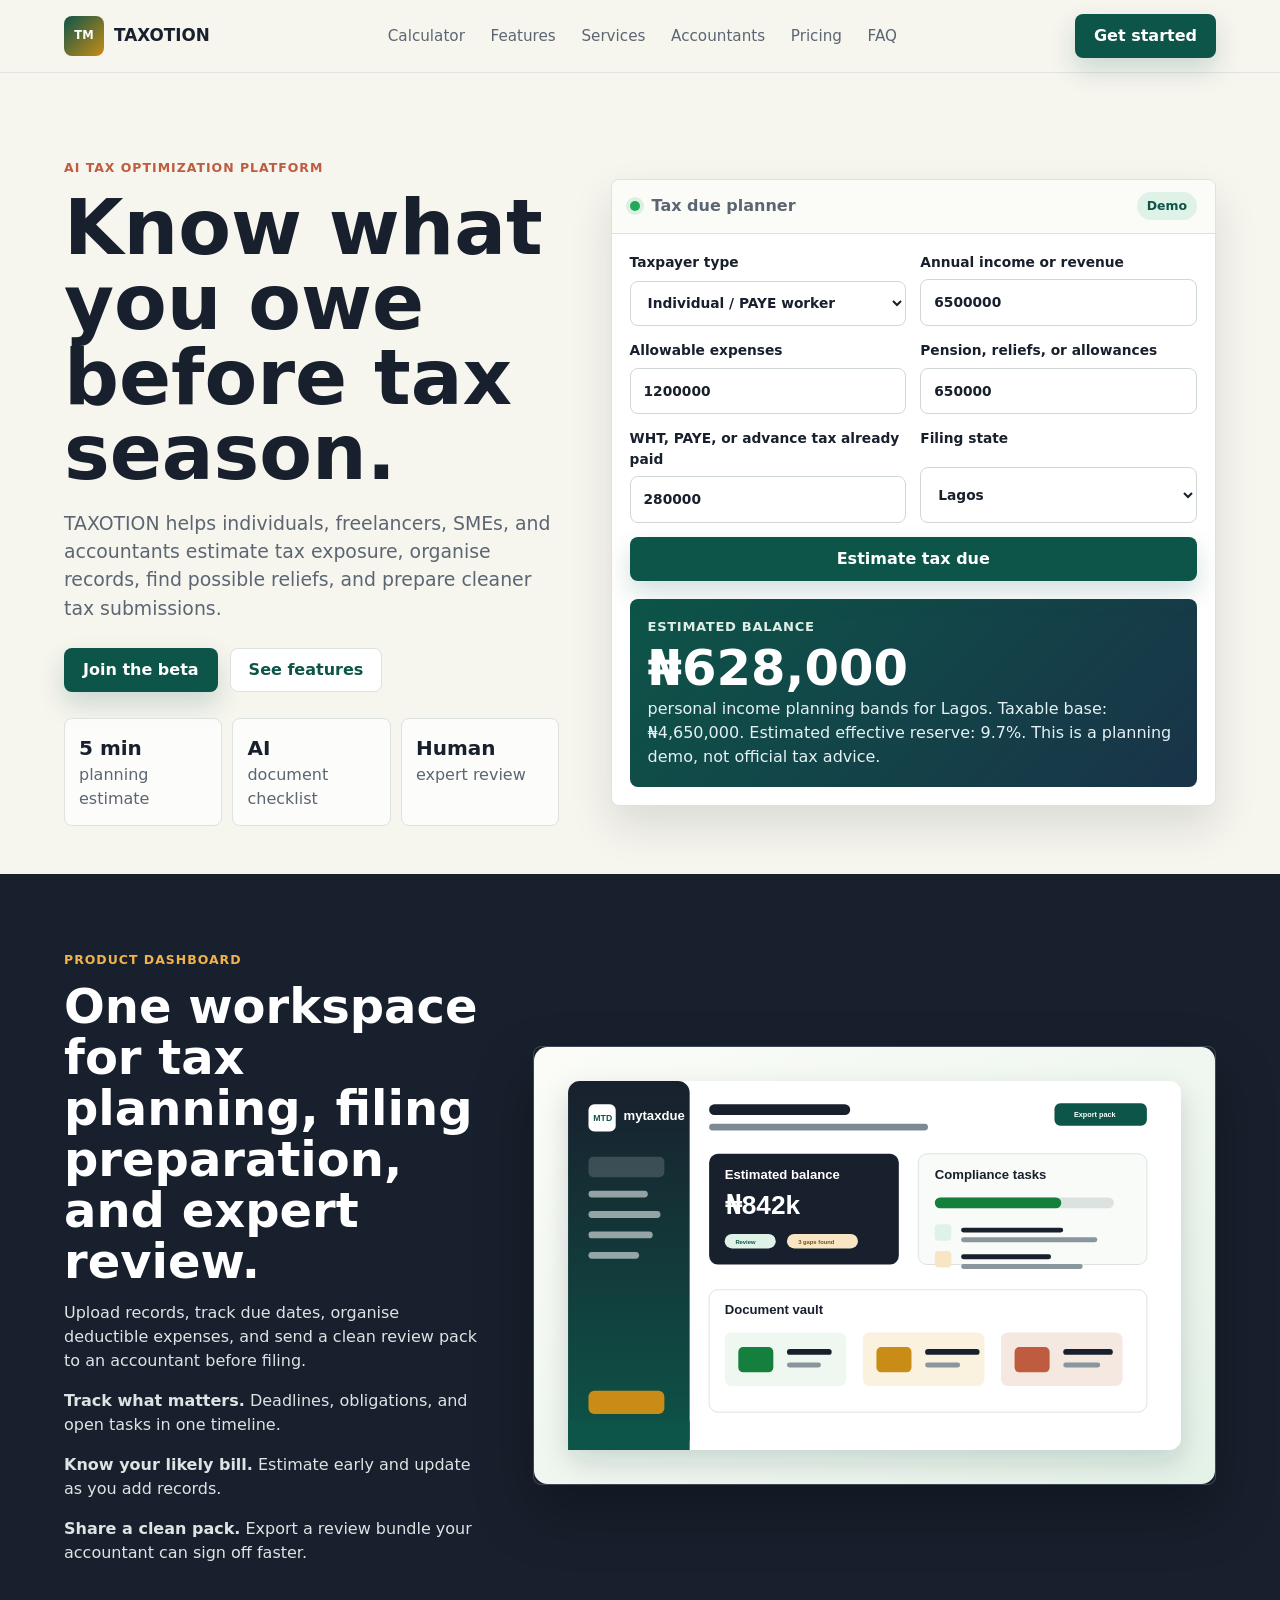
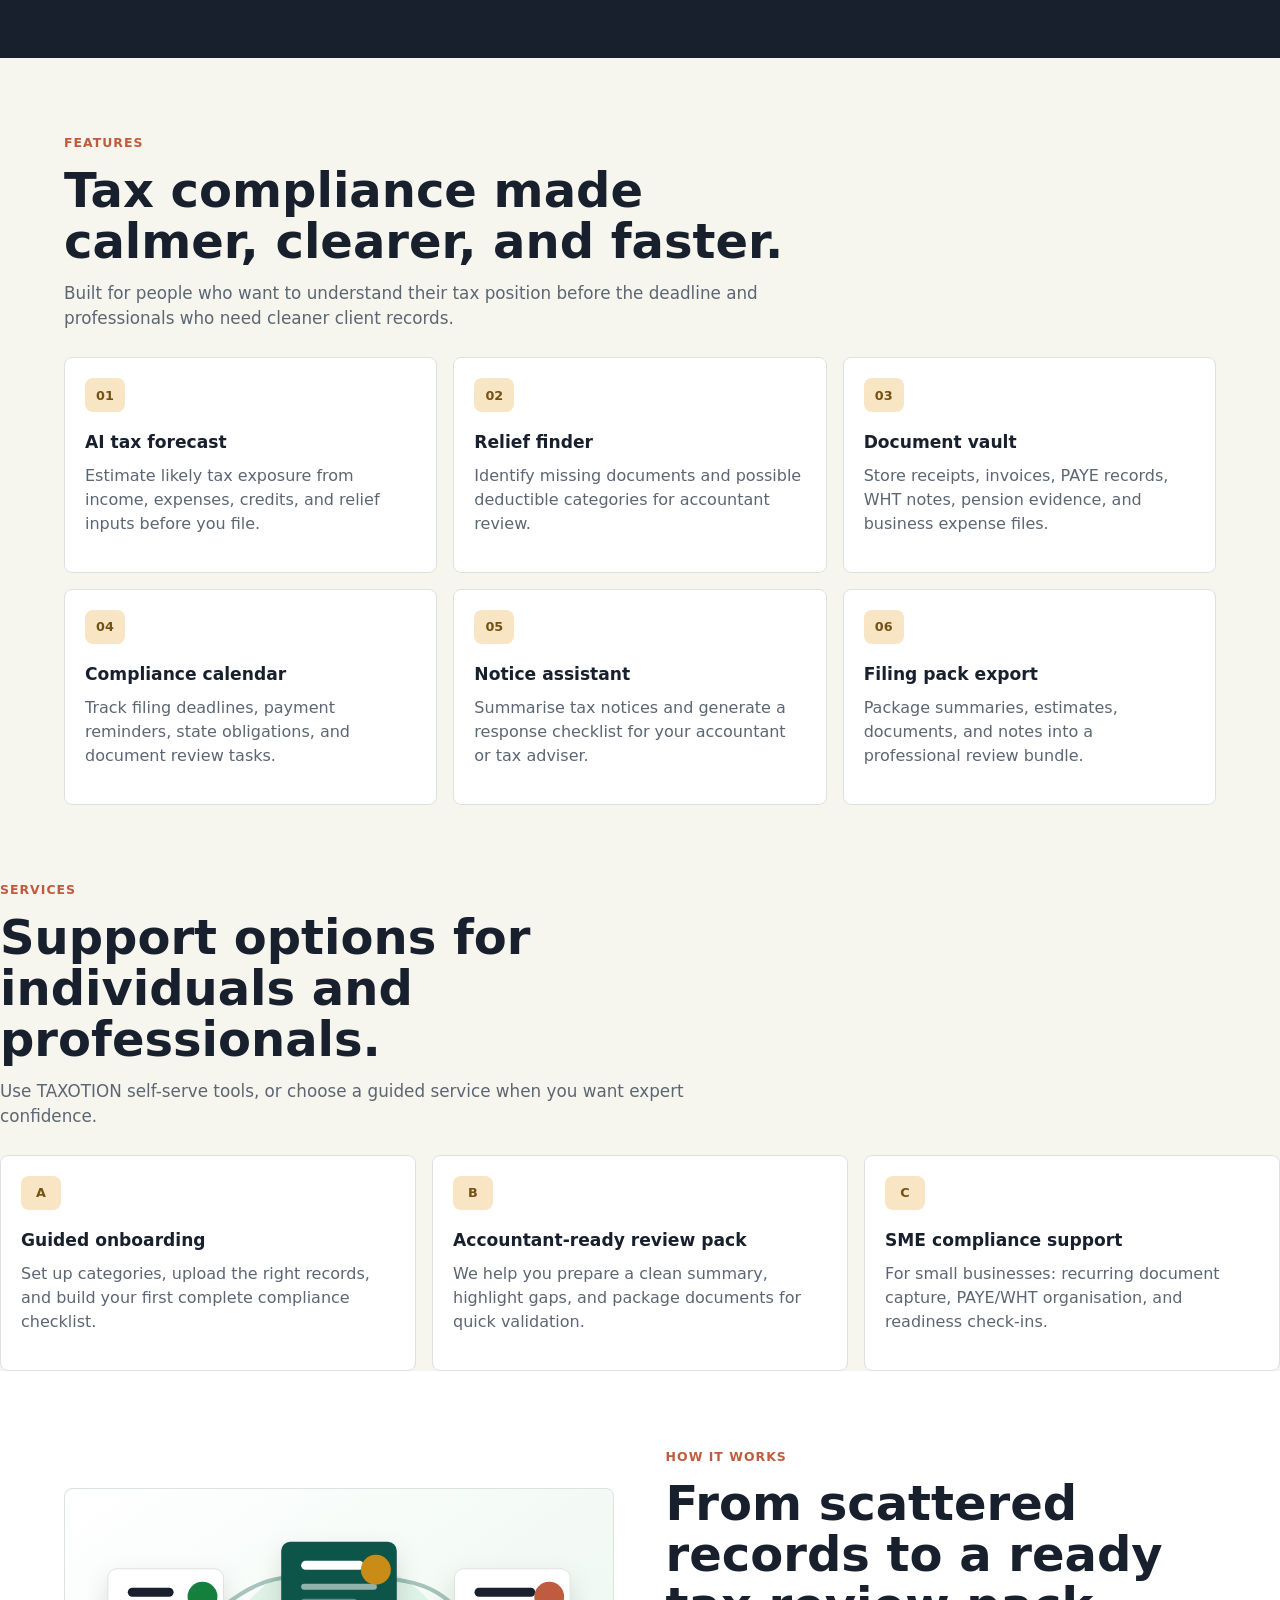
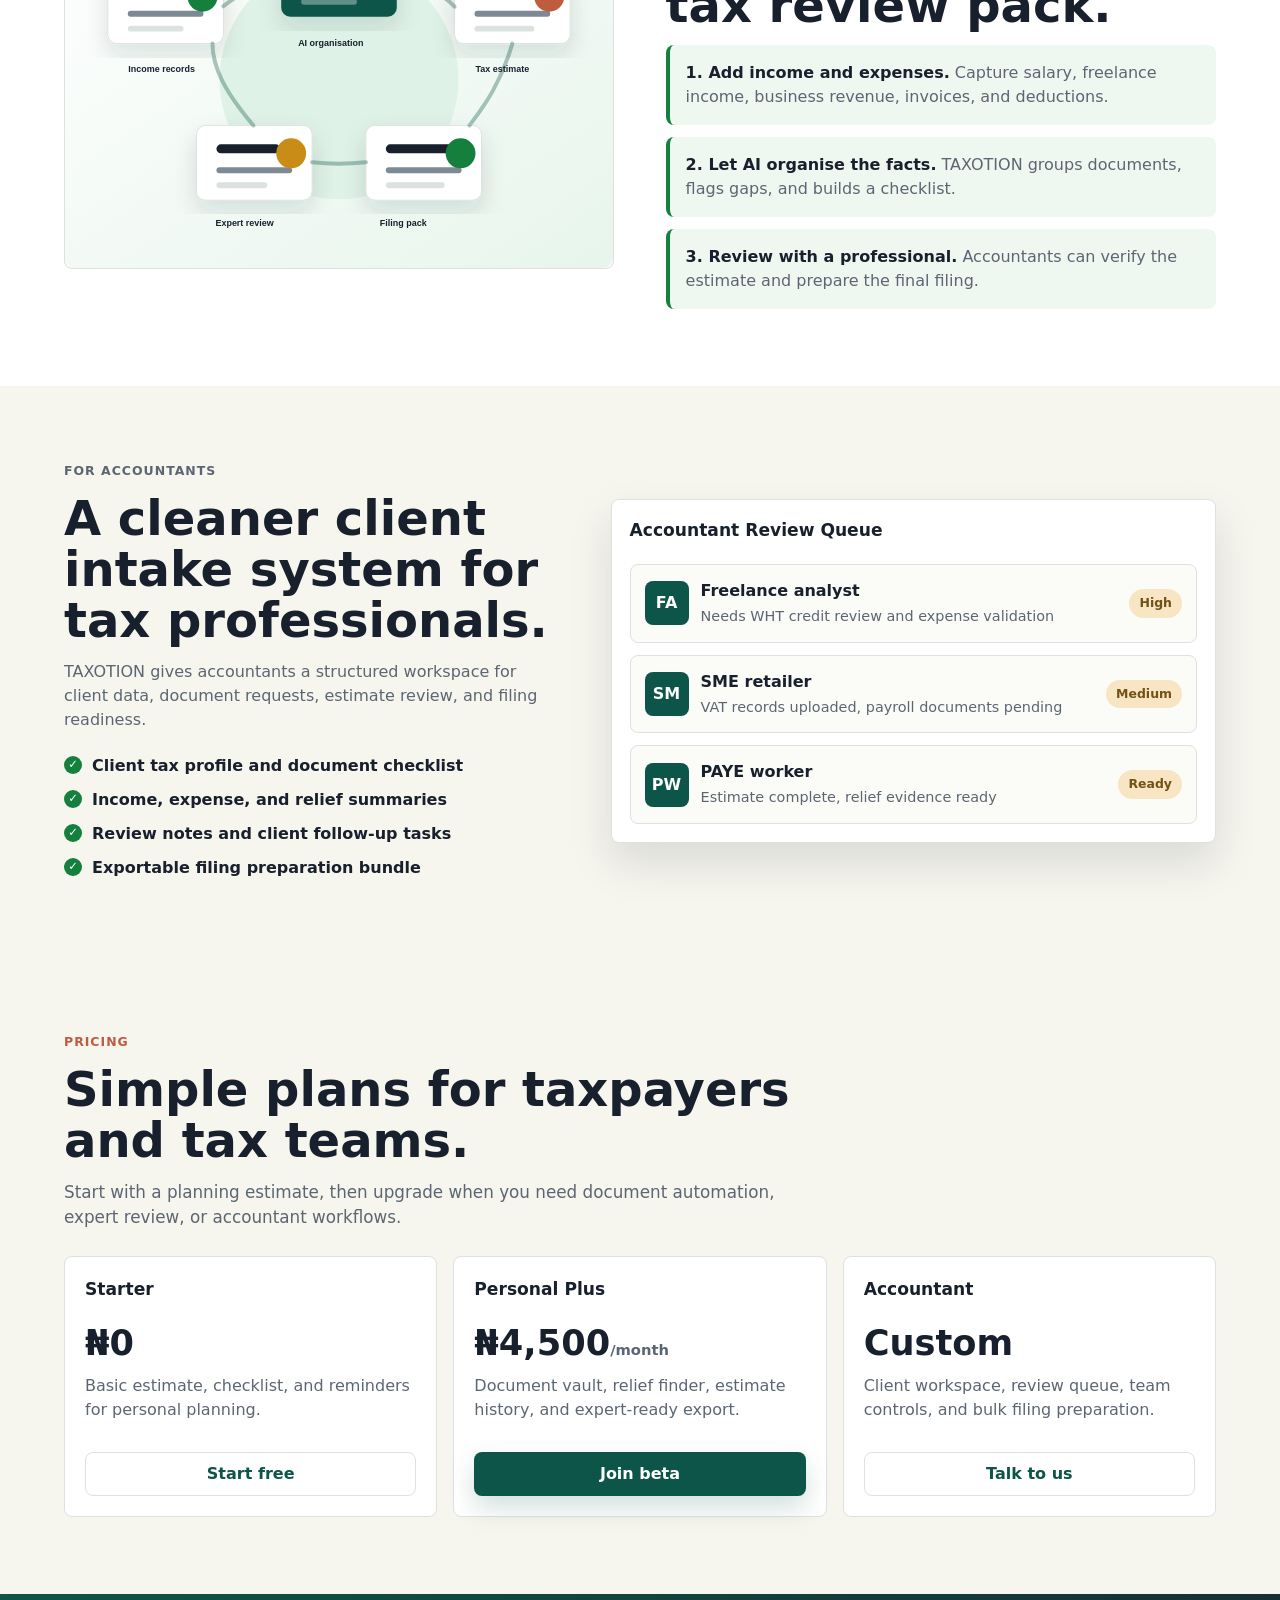
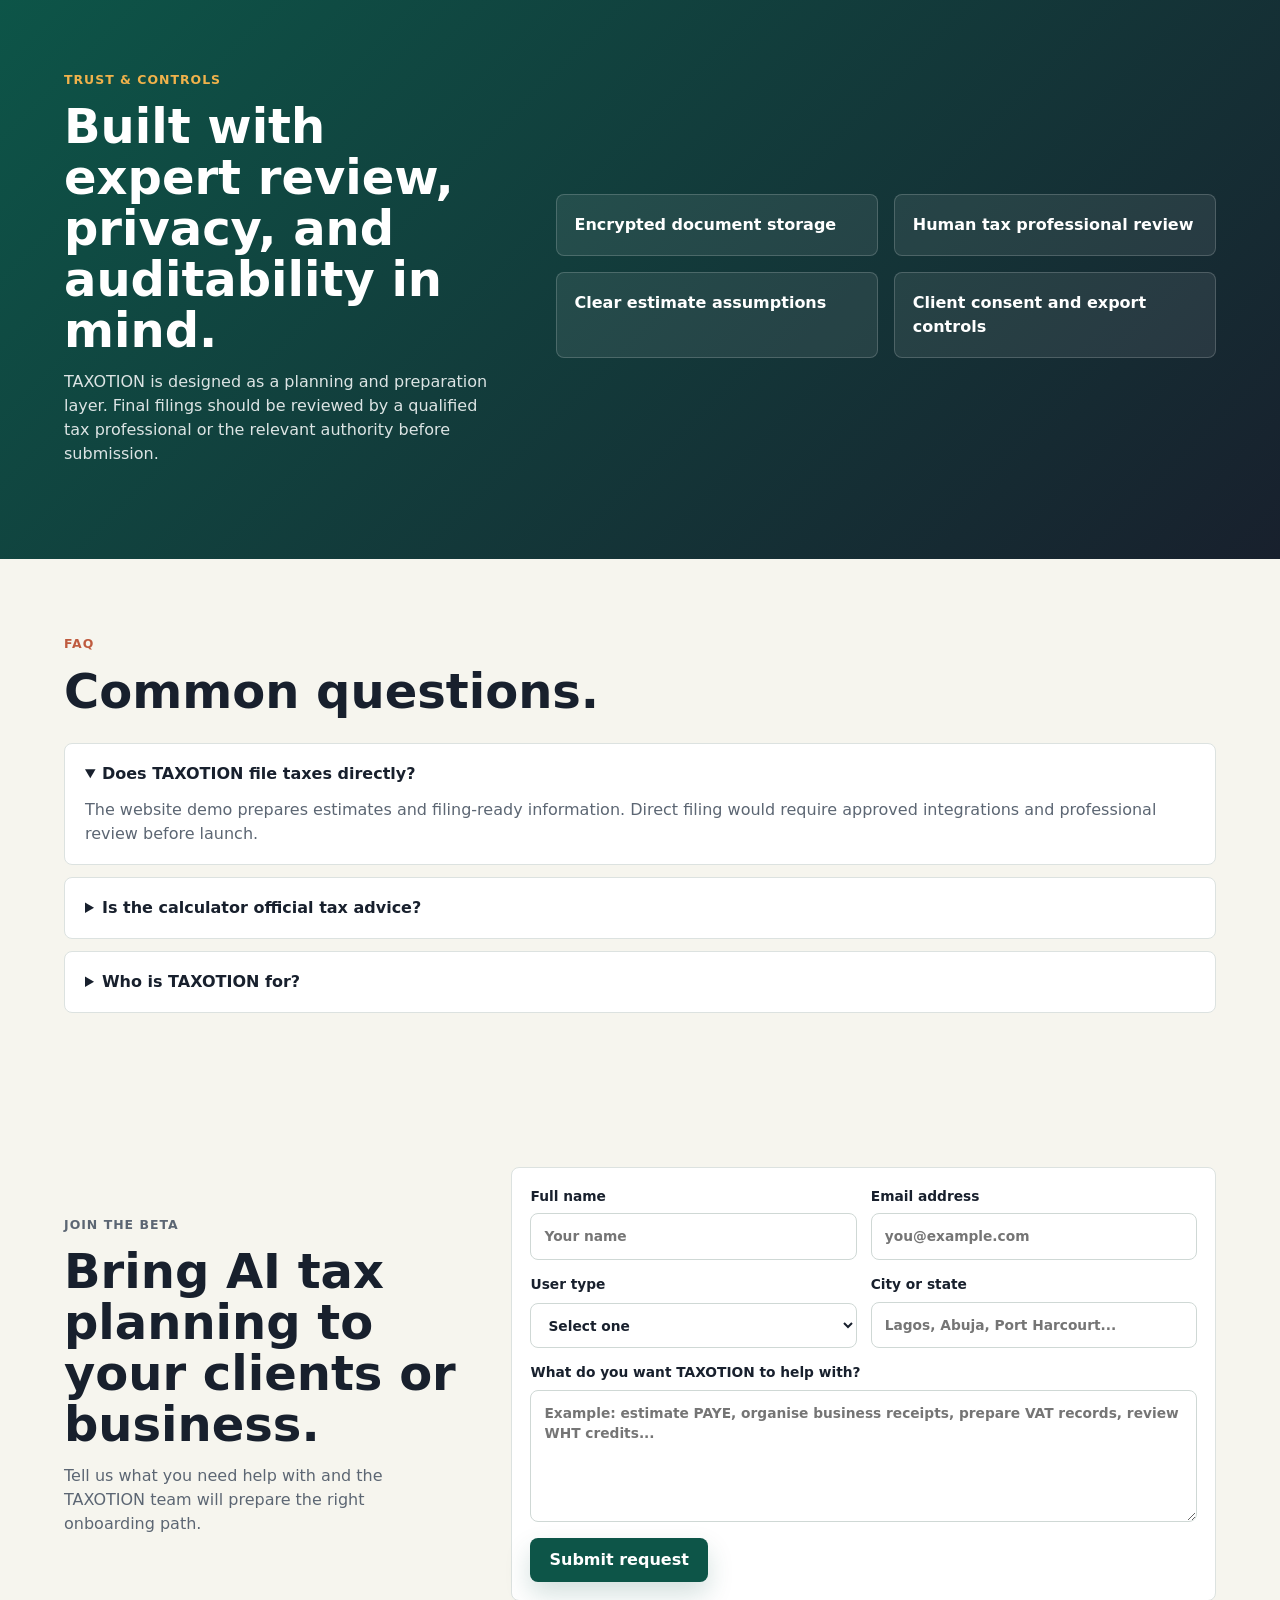
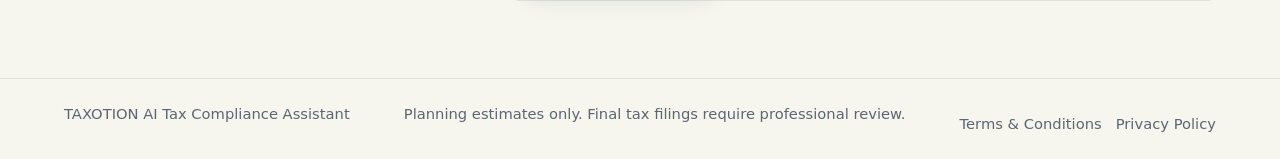
==== commit cf278f0e: "Update index.html" ====
--- a/index.html
+++ b/index.html
@@ -3,19 +3,19 @@
   <head>
     <meta charset="UTF-8" />
     <meta name="viewport" content="width=device-width, initial-scale=1.0" />
-    <title>TAXOMIT | AI Tax Compliance Assistant</title>
+    <title>TAXOTION | AI Tax Compliance Assistant</title>
     <meta
       name="description"
-      content="TAXOMIT helps Nigerian taxpayers and businesses estimate tax exposure, organise documents, discover relief opportunities, and prepare for compliant filing."
+      content="TAXOTION helps Nigerian taxpayers and businesses estimate tax exposure, organise documents, discover relief opportunities, and prepare for compliant filing."
     />
     <link rel="icon" type="image/svg+xml" href="favicon.svg" />
     <link rel="stylesheet" href="styles.css" />
   </head>
   <body>
     <header class="site-header">
-      <a class="brand" href="index.html#top" aria-label="TAXOMIT home">
+      <a class="brand" href="index.html#top" aria-label="TAXOTION home">
         <span class="brand-mark">TM</span>
-        <span>TAXOMIT</span>
+        <span>TAXOTION</span>
       </a>
       <nav class="nav-links" aria-label="Primary navigation">
         <a href="index.html#calculator">Calculator</a>
@@ -34,7 +34,7 @@
           <p class="eyebrow">AI Tax Optimization Platform</p>
           <h1>Know what you owe before tax season.</h1>
           <p class="lead">
-            TAXOMIT helps individuals, freelancers, SMEs, and accountants
+            TAXOTION helps individuals, freelancers, SMEs, and accountants
             estimate tax exposure, organise records, find possible reliefs, and
             prepare cleaner tax submissions.
           </p>
@@ -117,7 +117,7 @@
         </div>
         <img
           src="assets/tax-dashboard.svg"
-          alt="TAXOMIT dashboard showing tax estimate, compliance tasks, and documents"
+          alt="TAXOTION dashboard showing tax estimate, compliance tasks, and documents"
           class="dashboard-image"
         />
       </section>
@@ -187,7 +187,7 @@
         <div class="section-heading">
           <p class="eyebrow">Services</p>
           <h2>Support options for individuals and professionals.</h2>
-          <p>Use TAXOMIT self-serve tools, or choose a guided service when you want expert confidence.</p>
+          <p>Use TAXOTION self-serve tools, or choose a guided service when you want expert confidence.</p>
         </div>
         <div class="feature-grid">
           <article>
@@ -218,7 +218,7 @@
           <h2>From scattered records to a ready tax review pack.</h2>
           <div class="workflow-list">
             <p><strong>1. Add income and expenses.</strong> Capture salary, freelance income, business revenue, invoices, and deductions.</p>
-            <p><strong>2. Let AI organise the facts.</strong> TAXOMIT groups documents, flags gaps, and builds a checklist.</p>
+            <p><strong>2. Let AI organise the facts.</strong> TAXOTION groups documents, flags gaps, and builds a checklist.</p>
             <p><strong>3. Review with a professional.</strong> Accountants can verify the estimate and prepare the final filing.</p>
           </div>
         </div>
@@ -229,7 +229,7 @@
           <p class="eyebrow">For Accountants</p>
           <h2>A cleaner client intake system for tax professionals.</h2>
           <p>
-            TAXOMIT gives accountants a structured workspace for client data,
+            TAXOTION gives accountants a structured workspace for client data,
             document requests, estimate review, and filing readiness.
           </p>
           <ul class="check-list">
@@ -304,7 +304,7 @@
           <p class="eyebrow">Trust & Controls</p>
           <h2>Built with expert review, privacy, and auditability in mind.</h2>
           <p>
-            TAXOMIT is designed as a planning and preparation layer. Final
+            TAXOTION is designed as a planning and preparation layer. Final
             filings should be reviewed by a qualified tax professional or the
             relevant authority before submission.
           </p>
@@ -324,7 +324,7 @@
         </div>
         <div class="faq-list">
           <details open>
-            <summary>Does TAXOMIT file taxes directly?</summary>
+            <summary>Does TAXOTION file taxes directly?</summary>
             <p>
               The website demo prepares estimates and filing-ready information.
               Direct filing would require approved integrations and professional
@@ -340,7 +340,7 @@
             </p>
           </details>
           <details>
-            <summary>Who is TAXOMIT for?</summary>
+            <summary>Who is TAXOTION for?</summary>
             <p>
               Individuals, freelancers, SMEs, and accountants who need a clearer
               way to organise tax information and prepare for compliance.
@@ -354,7 +354,7 @@
           <p class="eyebrow">Join The Beta</p>
           <h2>Bring AI tax planning to your clients or business.</h2>
           <p>
-            Tell us what you need help with and the TAXOMIT team will prepare
+            Tell us what you need help with and the TAXOTION team will prepare
             the right onboarding path.
           </p>
         </div>
@@ -383,7 +383,7 @@
               <input id="leadLocation" type="text" placeholder="Lagos, Abuja, Port Harcourt..." required />
             </label>
             <label class="wide-field">
-              What do you want TAXOMIT to help with?
+              What do you want TAXOTION to help with?
               <textarea
                 id="leadMessage"
                 rows="5"
@@ -401,7 +401,7 @@
     </main>
 
     <footer class="site-footer">
-      <span>TAXOMIT AI Tax Compliance Assistant</span>
+      <span>TAXOTION AI Tax Compliance Assistant</span>
       <span>Planning estimates only. Final tax filings require professional review.</span>
     
       <div class="footer-links" style="margin-top:10px; display:flex; gap:14px; flex-wrap:wrap">
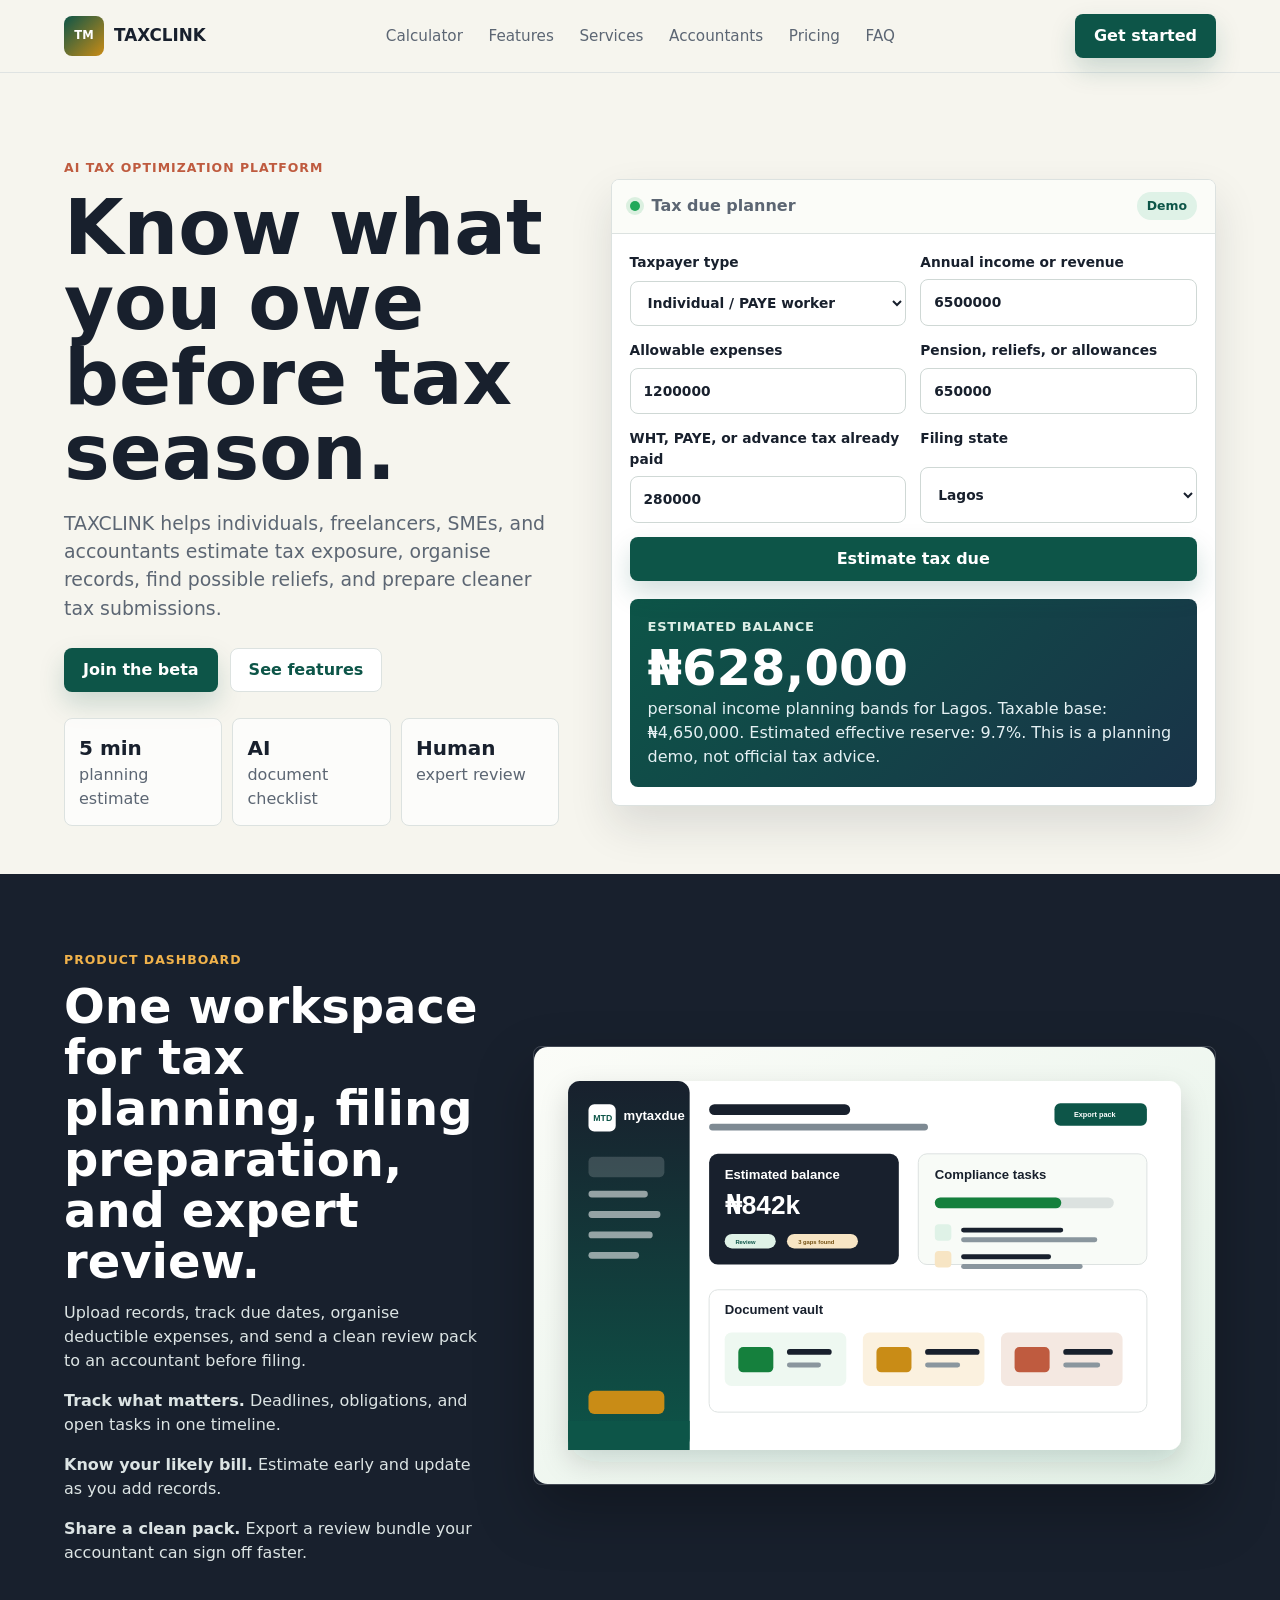
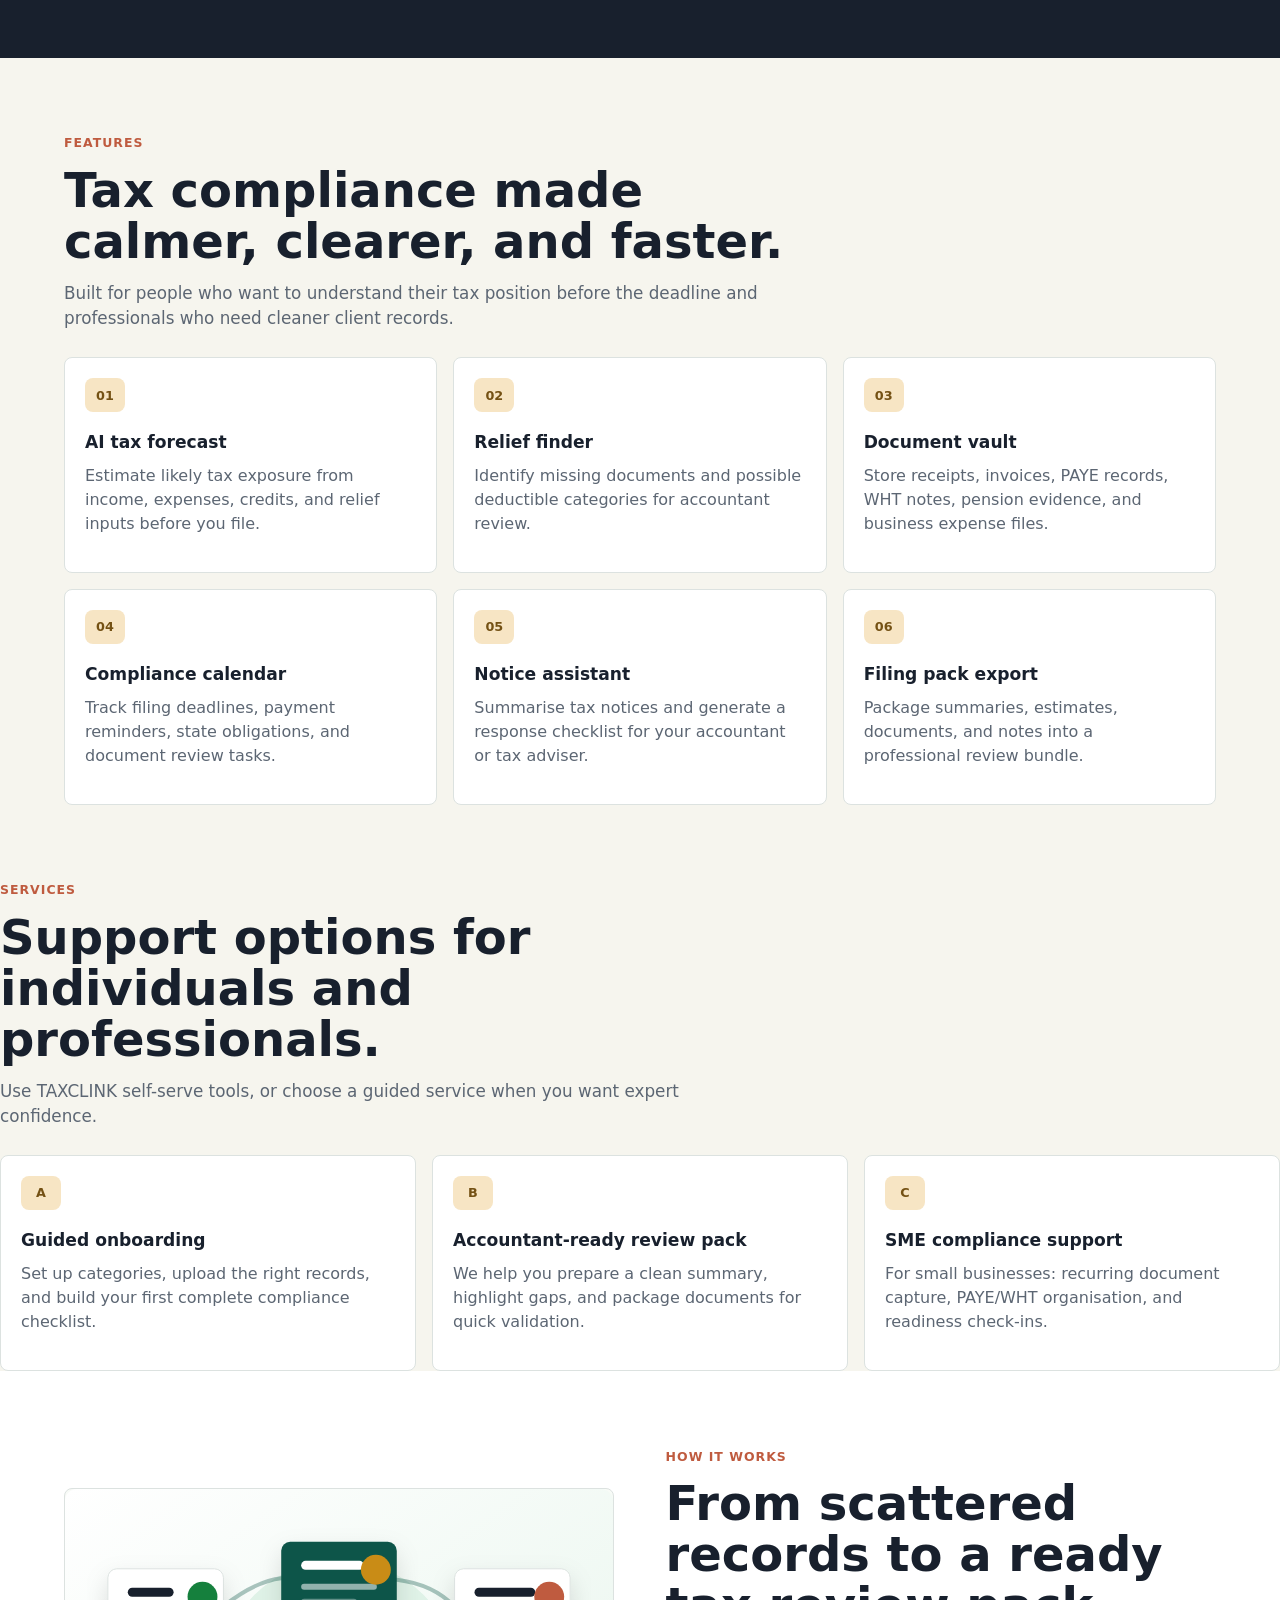
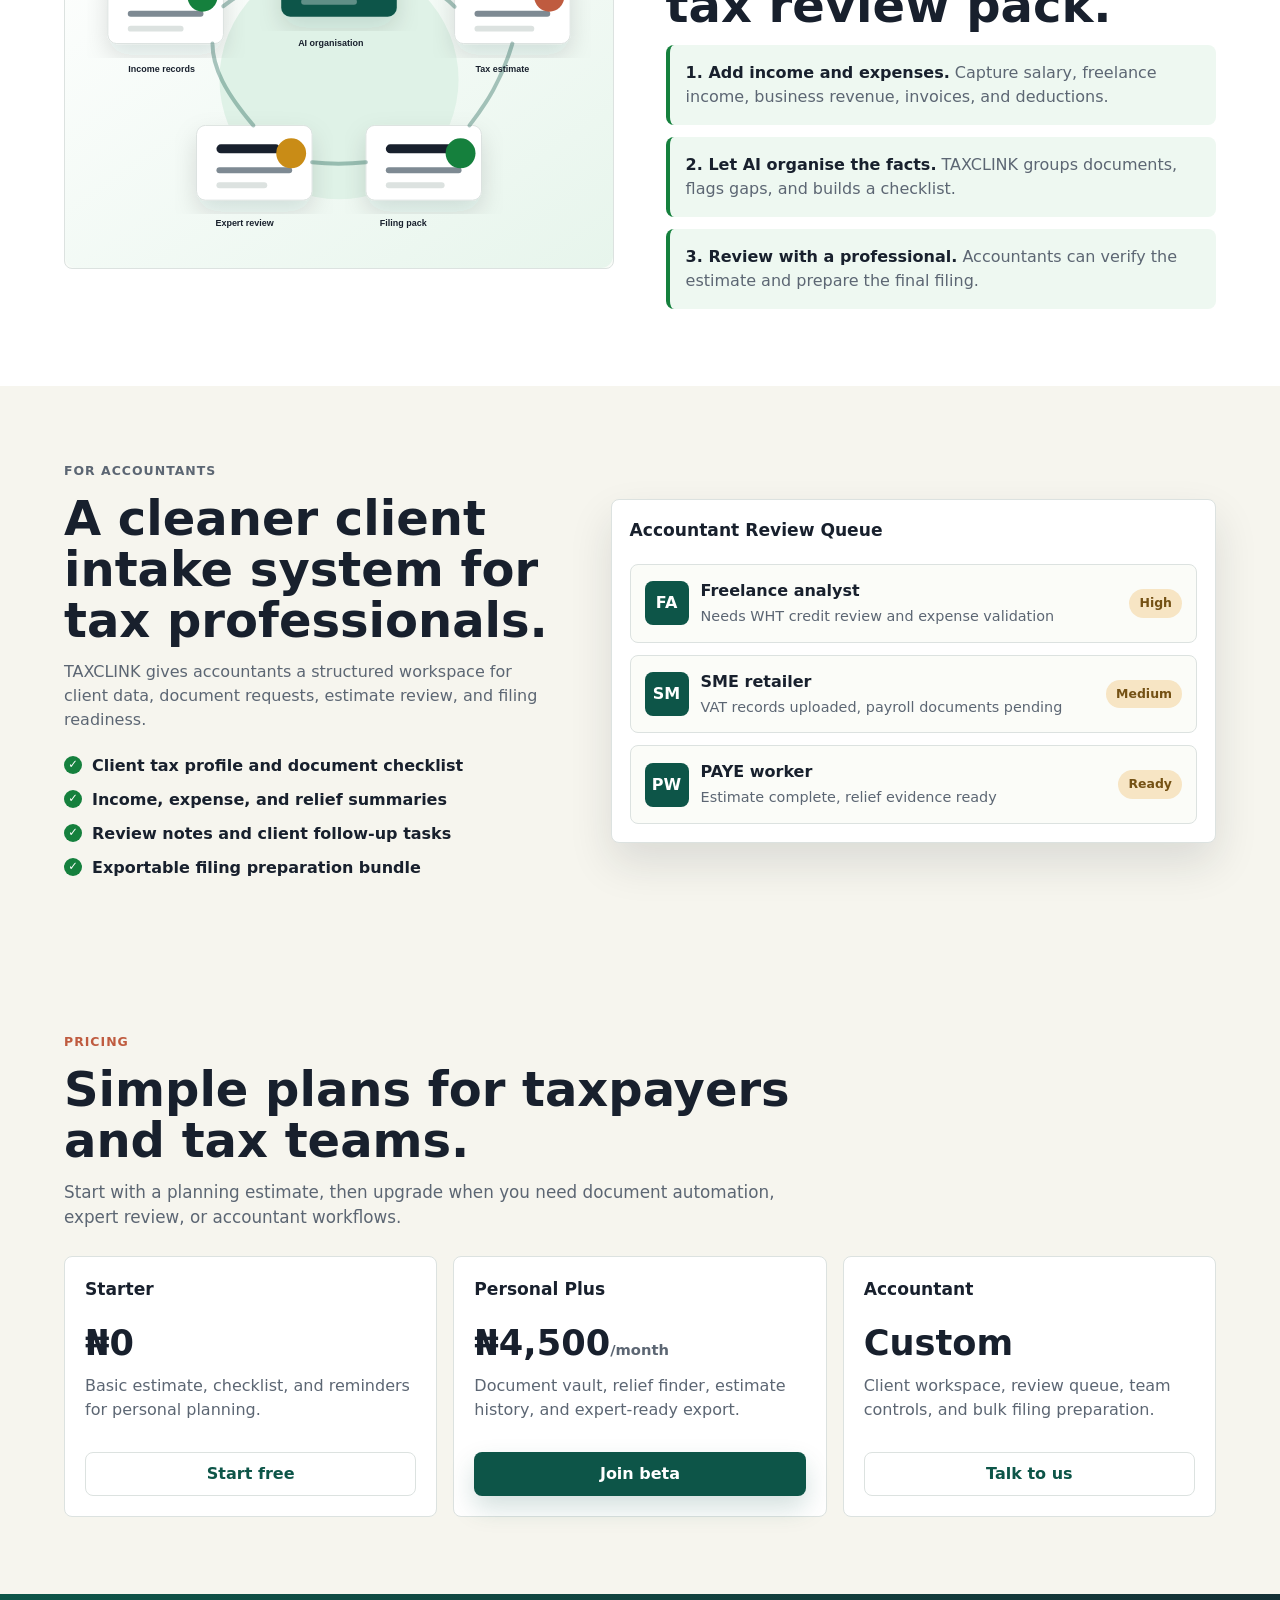
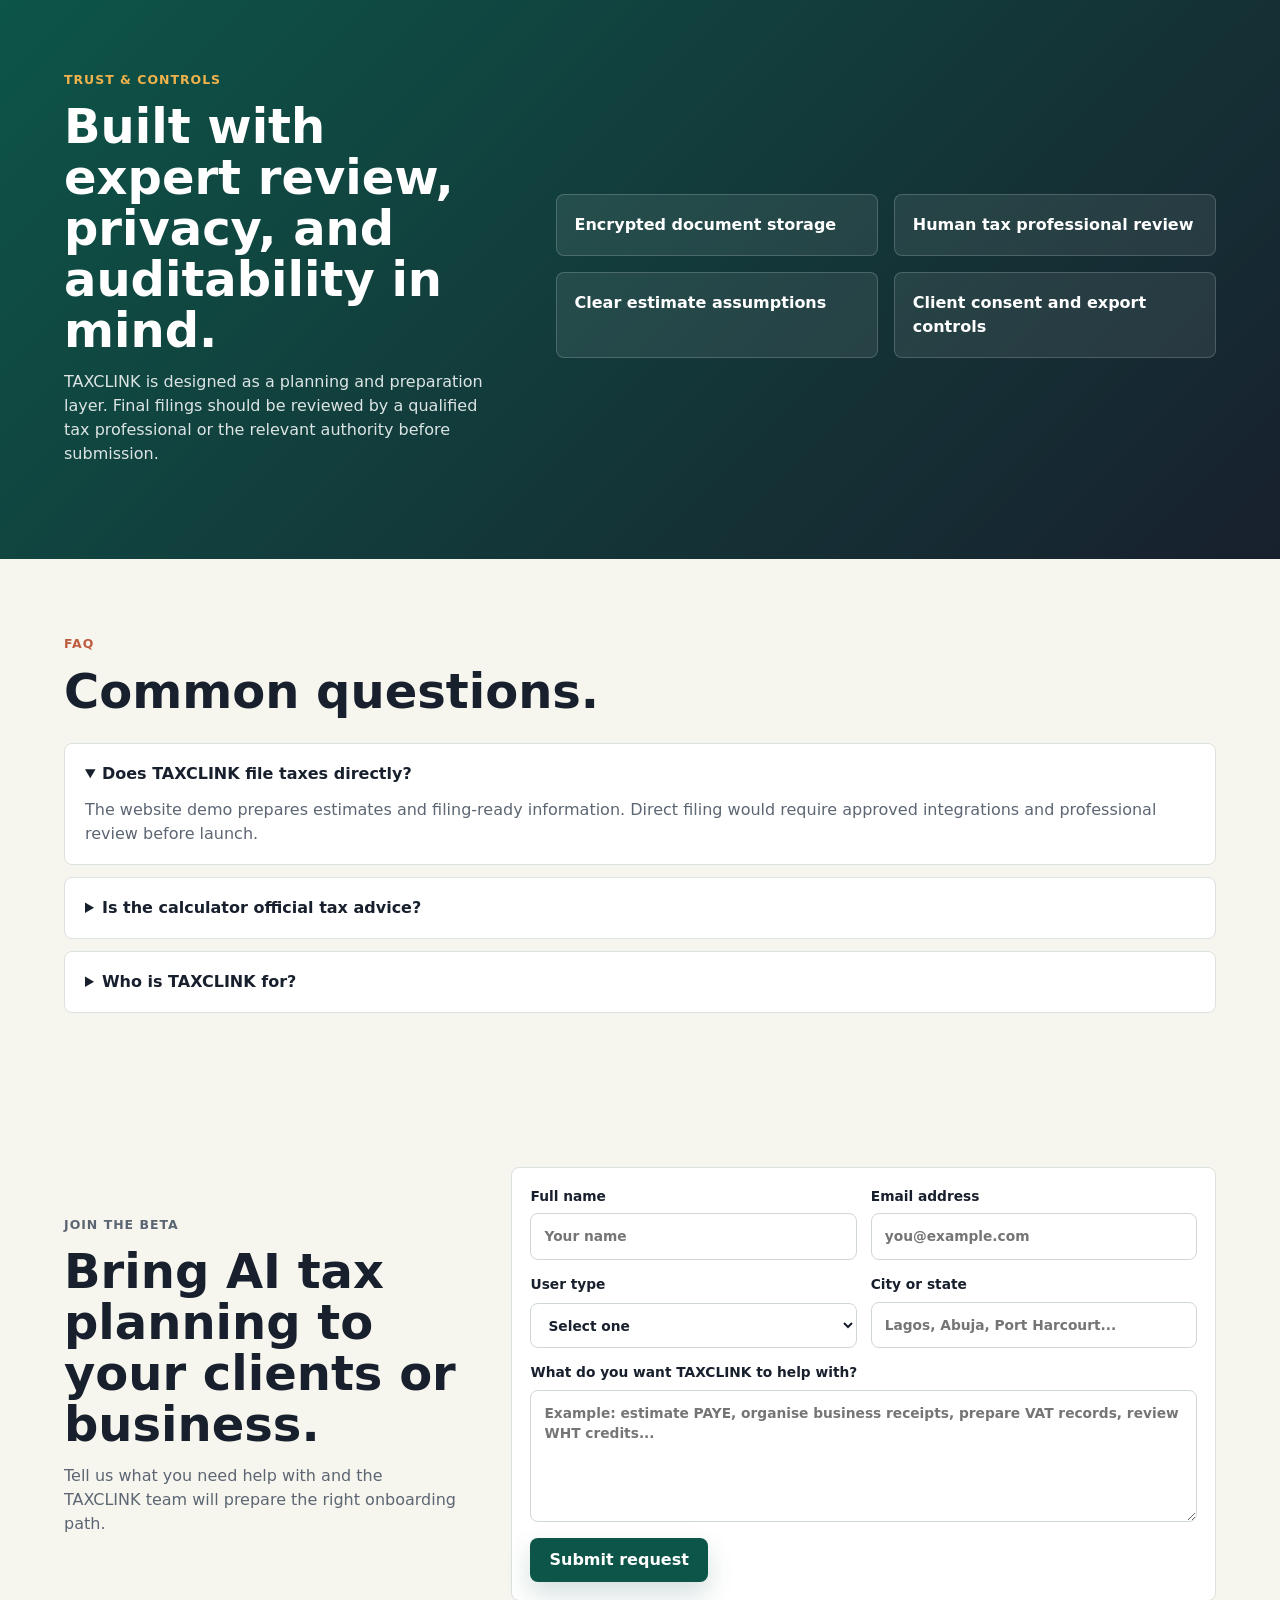
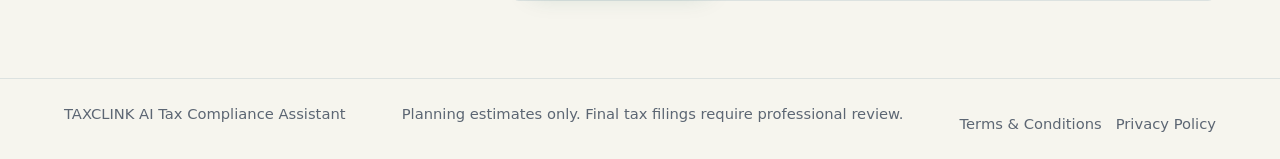
==== commit f6488d3a: "Update index.html" ====
--- a/index.html
+++ b/index.html
@@ -3,19 +3,19 @@
   <head>
     <meta charset="UTF-8" />
     <meta name="viewport" content="width=device-width, initial-scale=1.0" />
-    <title>TAXOTION | AI Tax Compliance Assistant</title>
+    <title>TAXCLINK | AI Tax Compliance Assistant</title>
     <meta
       name="description"
-      content="TAXOTION helps Nigerian taxpayers and businesses estimate tax exposure, organise documents, discover relief opportunities, and prepare for compliant filing."
+      content="TAXCLINK helps Nigerian taxpayers and businesses estimate tax exposure, organise documents, discover relief opportunities, and prepare for compliant filing."
     />
     <link rel="icon" type="image/svg+xml" href="favicon.svg" />
     <link rel="stylesheet" href="styles.css" />
   </head>
   <body>
     <header class="site-header">
-      <a class="brand" href="index.html#top" aria-label="TAXOTION home">
+      <a class="brand" href="index.html#top" aria-label="TAXCLINK home">
         <span class="brand-mark">TM</span>
-        <span>TAXOTION</span>
+        <span>TAXCLINK</span>
       </a>
       <nav class="nav-links" aria-label="Primary navigation">
         <a href="index.html#calculator">Calculator</a>
@@ -34,7 +34,7 @@
           <p class="eyebrow">AI Tax Optimization Platform</p>
           <h1>Know what you owe before tax season.</h1>
           <p class="lead">
-            TAXOTION helps individuals, freelancers, SMEs, and accountants
+            TAXCLINK helps individuals, freelancers, SMEs, and accountants
             estimate tax exposure, organise records, find possible reliefs, and
             prepare cleaner tax submissions.
           </p>
@@ -117,7 +117,7 @@
         </div>
         <img
           src="assets/tax-dashboard.svg"
-          alt="TAXOTION dashboard showing tax estimate, compliance tasks, and documents"
+          alt="TAXCLINK dashboard showing tax estimate, compliance tasks, and documents"
           class="dashboard-image"
         />
       </section>
@@ -187,7 +187,7 @@
         <div class="section-heading">
           <p class="eyebrow">Services</p>
           <h2>Support options for individuals and professionals.</h2>
-          <p>Use TAXOTION self-serve tools, or choose a guided service when you want expert confidence.</p>
+          <p>Use TAXCLINK self-serve tools, or choose a guided service when you want expert confidence.</p>
         </div>
         <div class="feature-grid">
           <article>
@@ -218,7 +218,7 @@
           <h2>From scattered records to a ready tax review pack.</h2>
           <div class="workflow-list">
             <p><strong>1. Add income and expenses.</strong> Capture salary, freelance income, business revenue, invoices, and deductions.</p>
-            <p><strong>2. Let AI organise the facts.</strong> TAXOTION groups documents, flags gaps, and builds a checklist.</p>
+            <p><strong>2. Let AI organise the facts.</strong> TAXCLINK groups documents, flags gaps, and builds a checklist.</p>
             <p><strong>3. Review with a professional.</strong> Accountants can verify the estimate and prepare the final filing.</p>
           </div>
         </div>
@@ -229,7 +229,7 @@
           <p class="eyebrow">For Accountants</p>
           <h2>A cleaner client intake system for tax professionals.</h2>
           <p>
-            TAXOTION gives accountants a structured workspace for client data,
+            TAXCLINK gives accountants a structured workspace for client data,
             document requests, estimate review, and filing readiness.
           </p>
           <ul class="check-list">
@@ -304,7 +304,7 @@
           <p class="eyebrow">Trust & Controls</p>
           <h2>Built with expert review, privacy, and auditability in mind.</h2>
           <p>
-            TAXOTION is designed as a planning and preparation layer. Final
+            TAXCLINK is designed as a planning and preparation layer. Final
             filings should be reviewed by a qualified tax professional or the
             relevant authority before submission.
           </p>
@@ -324,7 +324,7 @@
         </div>
         <div class="faq-list">
           <details open>
-            <summary>Does TAXOTION file taxes directly?</summary>
+            <summary>Does TAXCLINK file taxes directly?</summary>
             <p>
               The website demo prepares estimates and filing-ready information.
               Direct filing would require approved integrations and professional
@@ -340,7 +340,7 @@
             </p>
           </details>
           <details>
-            <summary>Who is TAXOTION for?</summary>
+            <summary>Who is TAXCLINK for?</summary>
             <p>
               Individuals, freelancers, SMEs, and accountants who need a clearer
               way to organise tax information and prepare for compliance.
@@ -354,7 +354,7 @@
           <p class="eyebrow">Join The Beta</p>
           <h2>Bring AI tax planning to your clients or business.</h2>
           <p>
-            Tell us what you need help with and the TAXOTION team will prepare
+            Tell us what you need help with and the TAXCLINK team will prepare
             the right onboarding path.
           </p>
         </div>
@@ -383,7 +383,7 @@
               <input id="leadLocation" type="text" placeholder="Lagos, Abuja, Port Harcourt..." required />
             </label>
             <label class="wide-field">
-              What do you want TAXOTION to help with?
+              What do you want TAXCLINK to help with?
               <textarea
                 id="leadMessage"
                 rows="5"
@@ -401,7 +401,7 @@
     </main>
 
     <footer class="site-footer">
-      <span>TAXOTION AI Tax Compliance Assistant</span>
+      <span>TAXCLINK AI Tax Compliance Assistant</span>
       <span>Planning estimates only. Final tax filings require professional review.</span>
     
       <div class="footer-links" style="margin-top:10px; display:flex; gap:14px; flex-wrap:wrap">
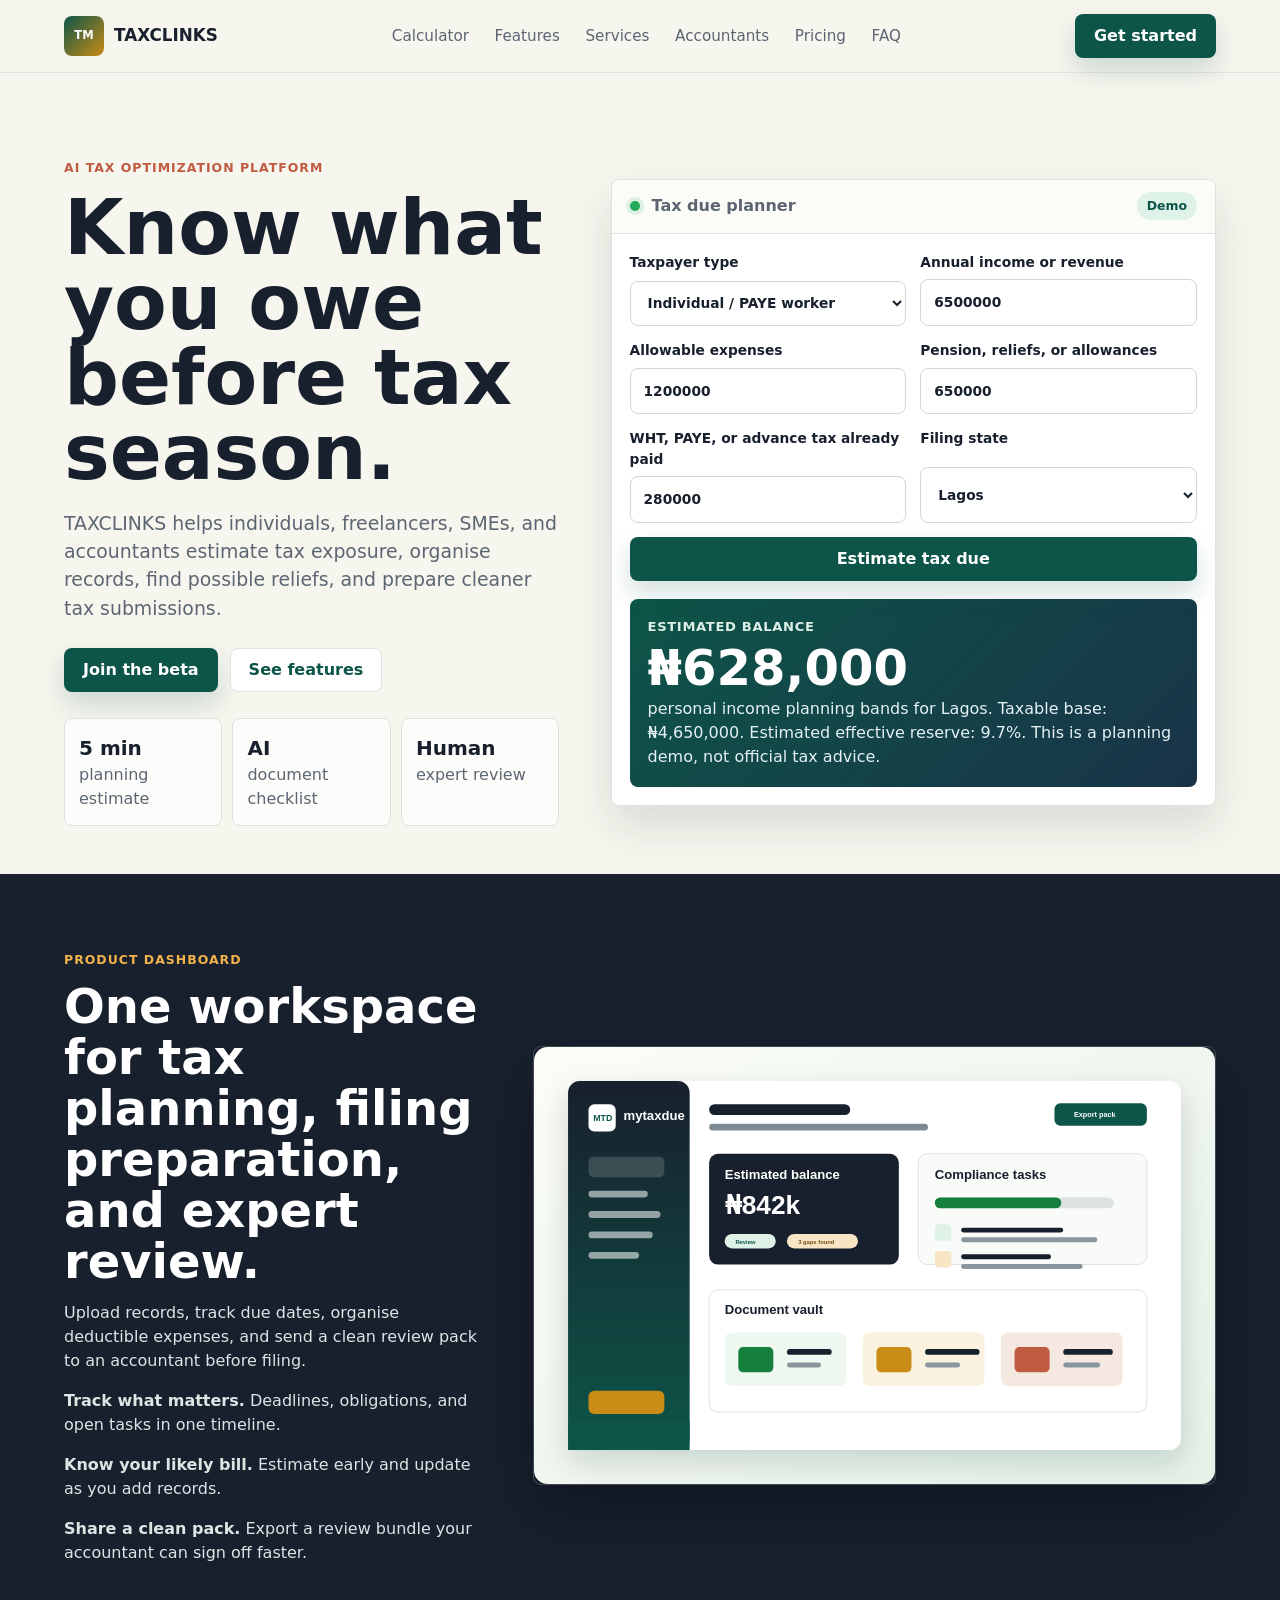
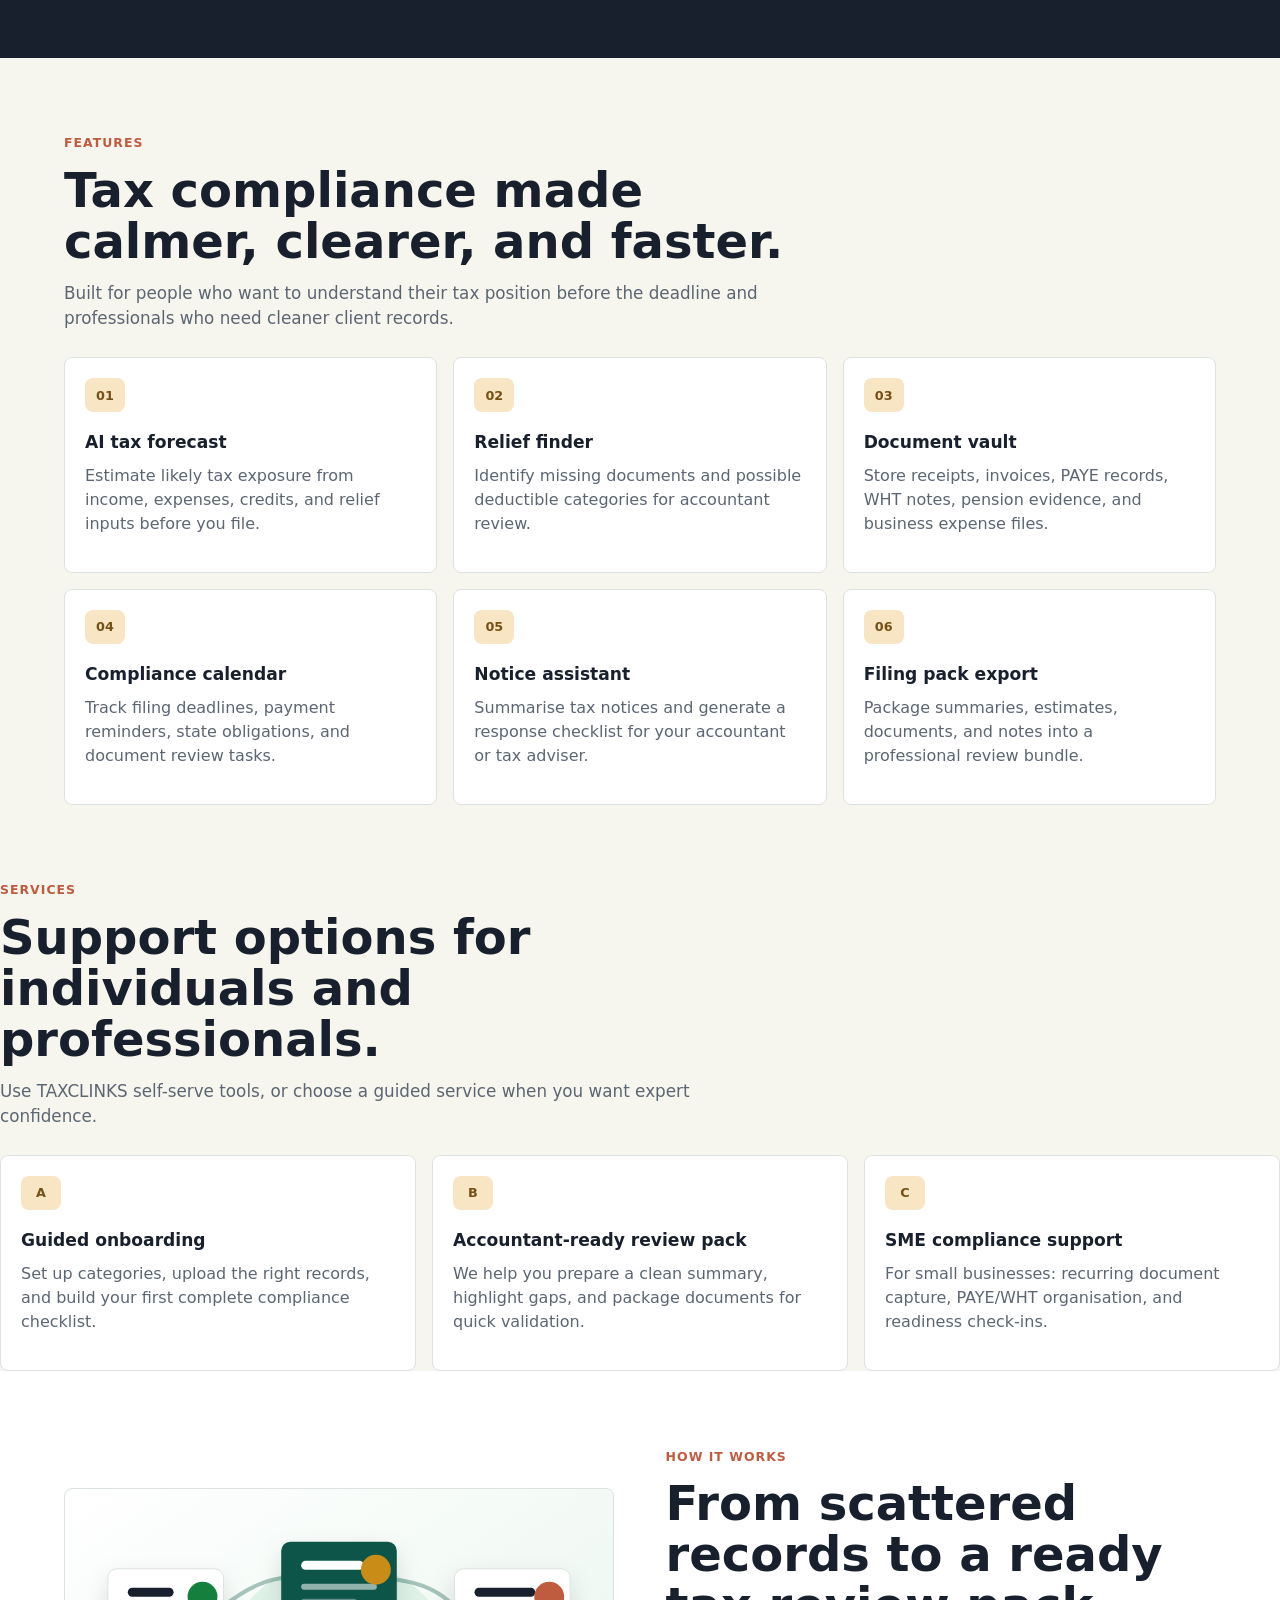
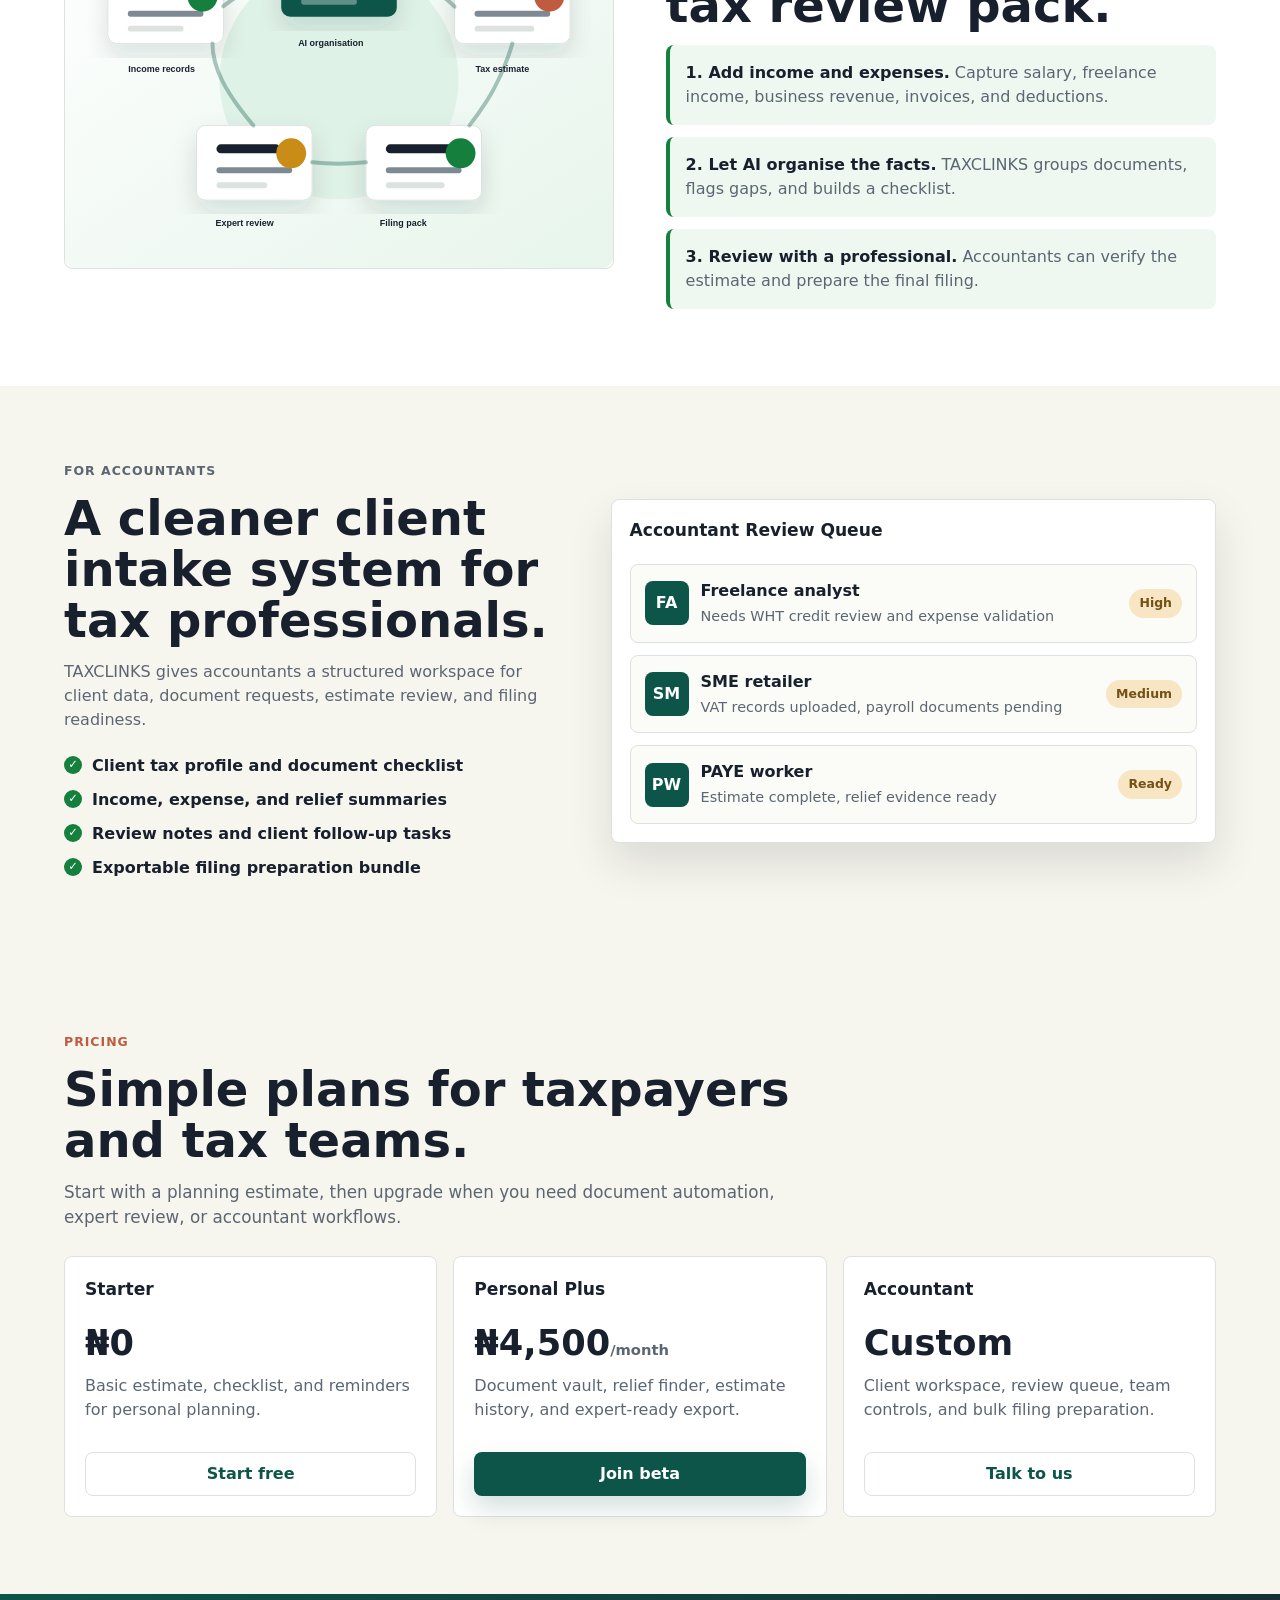
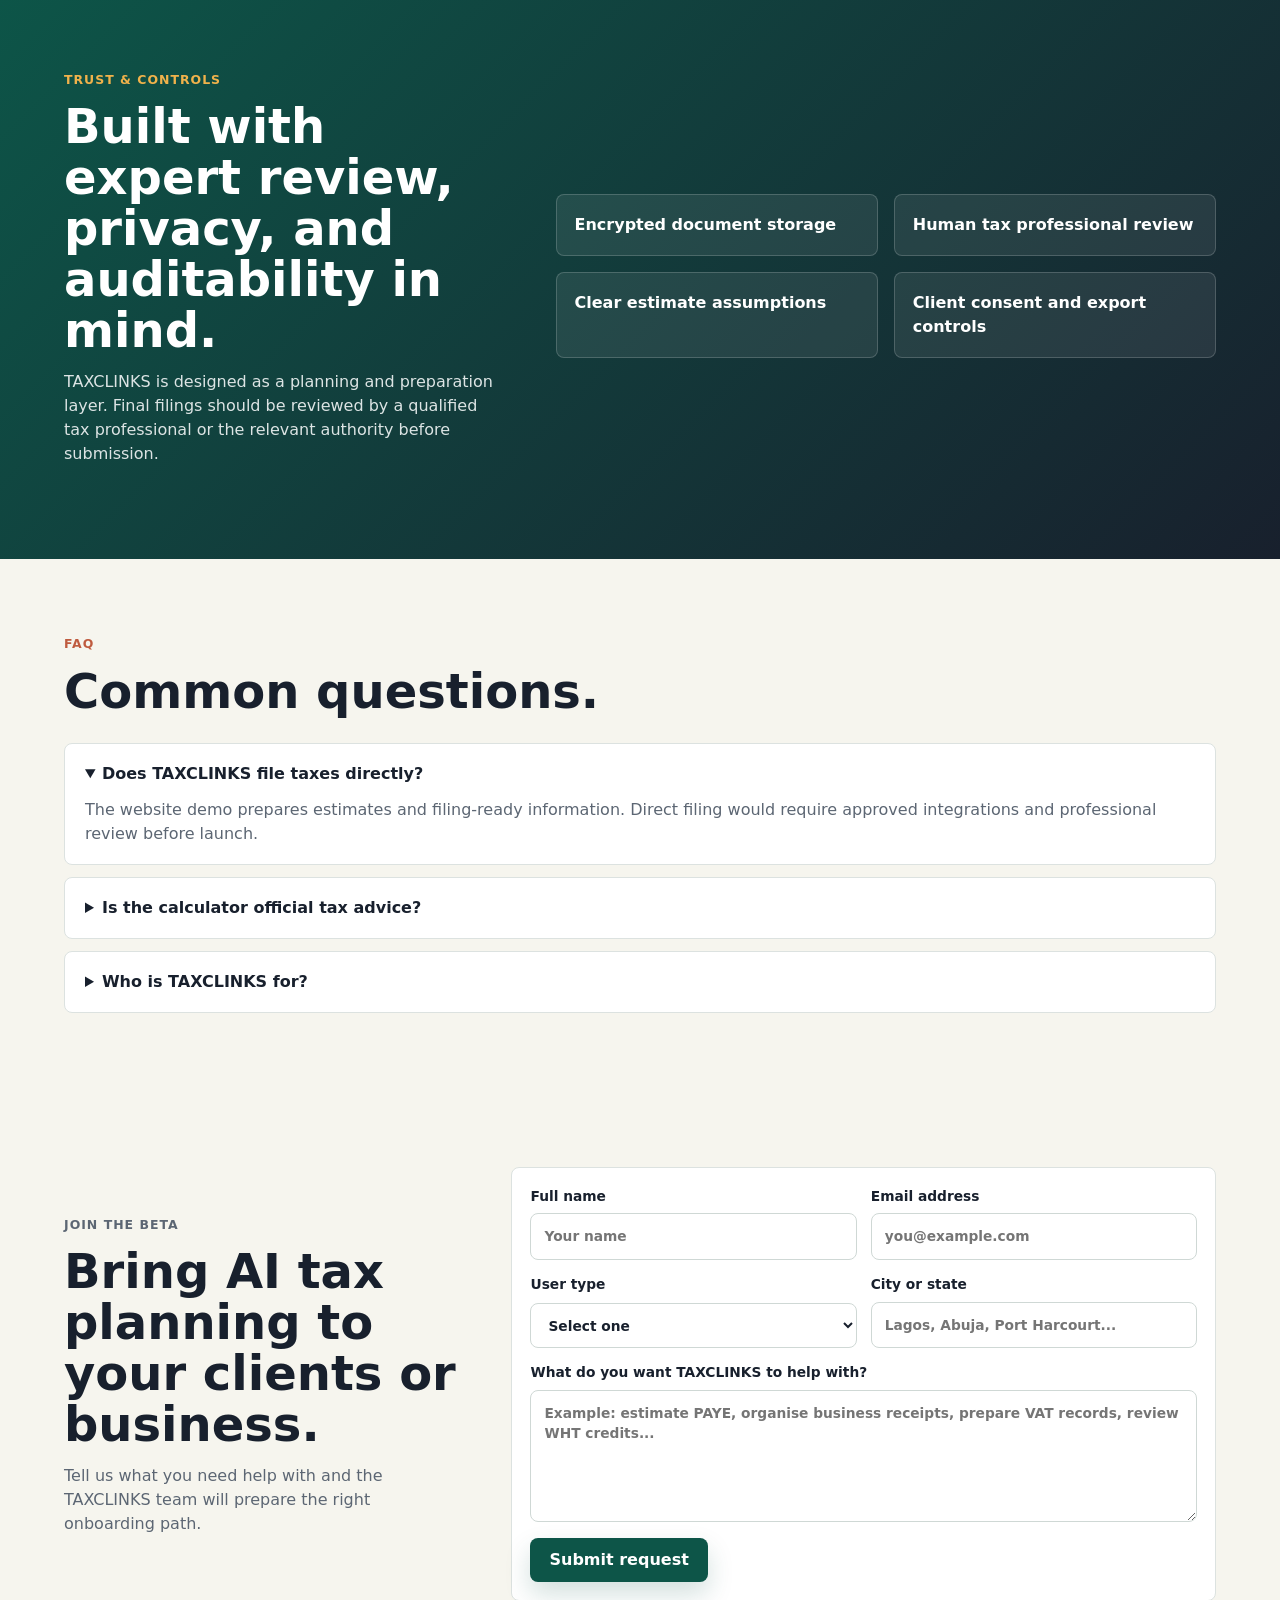
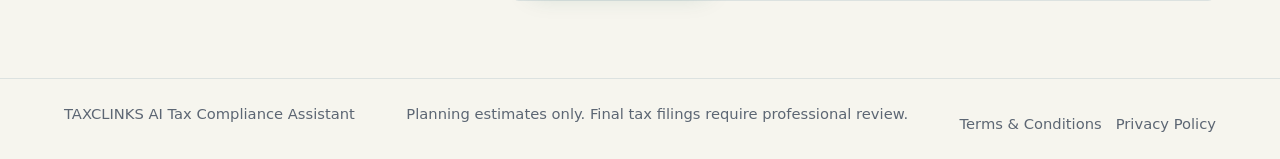
==== commit 1a689432: "Update index.html" ====
--- a/index.html
+++ b/index.html
@@ -3,19 +3,19 @@
   <head>
     <meta charset="UTF-8" />
     <meta name="viewport" content="width=device-width, initial-scale=1.0" />
-    <title>TAXCLINK | AI Tax Compliance Assistant</title>
+    <title>TAXCLINKS | AI Tax Compliance Assistant</title>
     <meta
       name="description"
-      content="TAXCLINK helps Nigerian taxpayers and businesses estimate tax exposure, organise documents, discover relief opportunities, and prepare for compliant filing."
+      content="TAXCLINKS helps Nigerian taxpayers and businesses estimate tax exposure, organise documents, discover relief opportunities, and prepare for compliant filing."
     />
     <link rel="icon" type="image/svg+xml" href="favicon.svg" />
     <link rel="stylesheet" href="styles.css" />
   </head>
   <body>
     <header class="site-header">
-      <a class="brand" href="index.html#top" aria-label="TAXCLINK home">
+      <a class="brand" href="index.html#top" aria-label="TAXCLINKS home">
         <span class="brand-mark">TM</span>
-        <span>TAXCLINK</span>
+        <span>TAXCLINKS</span>
       </a>
       <nav class="nav-links" aria-label="Primary navigation">
         <a href="index.html#calculator">Calculator</a>
@@ -34,7 +34,7 @@
           <p class="eyebrow">AI Tax Optimization Platform</p>
           <h1>Know what you owe before tax season.</h1>
           <p class="lead">
-            TAXCLINK helps individuals, freelancers, SMEs, and accountants
+            TAXCLINKS helps individuals, freelancers, SMEs, and accountants
             estimate tax exposure, organise records, find possible reliefs, and
             prepare cleaner tax submissions.
           </p>
@@ -117,7 +117,7 @@
         </div>
         <img
           src="assets/tax-dashboard.svg"
-          alt="TAXCLINK dashboard showing tax estimate, compliance tasks, and documents"
+          alt="TAXCLINKS dashboard showing tax estimate, compliance tasks, and documents"
           class="dashboard-image"
         />
       </section>
@@ -187,7 +187,7 @@
         <div class="section-heading">
           <p class="eyebrow">Services</p>
           <h2>Support options for individuals and professionals.</h2>
-          <p>Use TAXCLINK self-serve tools, or choose a guided service when you want expert confidence.</p>
+          <p>Use TAXCLINKS self-serve tools, or choose a guided service when you want expert confidence.</p>
         </div>
         <div class="feature-grid">
           <article>
@@ -218,7 +218,7 @@
           <h2>From scattered records to a ready tax review pack.</h2>
           <div class="workflow-list">
             <p><strong>1. Add income and expenses.</strong> Capture salary, freelance income, business revenue, invoices, and deductions.</p>
-            <p><strong>2. Let AI organise the facts.</strong> TAXCLINK groups documents, flags gaps, and builds a checklist.</p>
+            <p><strong>2. Let AI organise the facts.</strong> TAXCLINKS groups documents, flags gaps, and builds a checklist.</p>
             <p><strong>3. Review with a professional.</strong> Accountants can verify the estimate and prepare the final filing.</p>
           </div>
         </div>
@@ -229,7 +229,7 @@
           <p class="eyebrow">For Accountants</p>
           <h2>A cleaner client intake system for tax professionals.</h2>
           <p>
-            TAXCLINK gives accountants a structured workspace for client data,
+            TAXCLINKS gives accountants a structured workspace for client data,
             document requests, estimate review, and filing readiness.
           </p>
           <ul class="check-list">
@@ -304,7 +304,7 @@
           <p class="eyebrow">Trust & Controls</p>
           <h2>Built with expert review, privacy, and auditability in mind.</h2>
           <p>
-            TAXCLINK is designed as a planning and preparation layer. Final
+            TAXCLINKS is designed as a planning and preparation layer. Final
             filings should be reviewed by a qualified tax professional or the
             relevant authority before submission.
           </p>
@@ -324,7 +324,7 @@
         </div>
         <div class="faq-list">
           <details open>
-            <summary>Does TAXCLINK file taxes directly?</summary>
+            <summary>Does TAXCLINKS file taxes directly?</summary>
             <p>
               The website demo prepares estimates and filing-ready information.
               Direct filing would require approved integrations and professional
@@ -340,7 +340,7 @@
             </p>
           </details>
           <details>
-            <summary>Who is TAXCLINK for?</summary>
+            <summary>Who is TAXCLINKS for?</summary>
             <p>
               Individuals, freelancers, SMEs, and accountants who need a clearer
               way to organise tax information and prepare for compliance.
@@ -354,7 +354,7 @@
           <p class="eyebrow">Join The Beta</p>
           <h2>Bring AI tax planning to your clients or business.</h2>
           <p>
-            Tell us what you need help with and the TAXCLINK team will prepare
+            Tell us what you need help with and the TAXCLINKS team will prepare
             the right onboarding path.
           </p>
         </div>
@@ -383,7 +383,7 @@
               <input id="leadLocation" type="text" placeholder="Lagos, Abuja, Port Harcourt..." required />
             </label>
             <label class="wide-field">
-              What do you want TAXCLINK to help with?
+              What do you want TAXCLINKS to help with?
               <textarea
                 id="leadMessage"
                 rows="5"
@@ -401,7 +401,7 @@
     </main>
 
     <footer class="site-footer">
-      <span>TAXCLINK AI Tax Compliance Assistant</span>
+      <span>TAXCLINKS AI Tax Compliance Assistant</span>
       <span>Planning estimates only. Final tax filings require professional review.</span>
     
       <div class="footer-links" style="margin-top:10px; display:flex; gap:14px; flex-wrap:wrap">
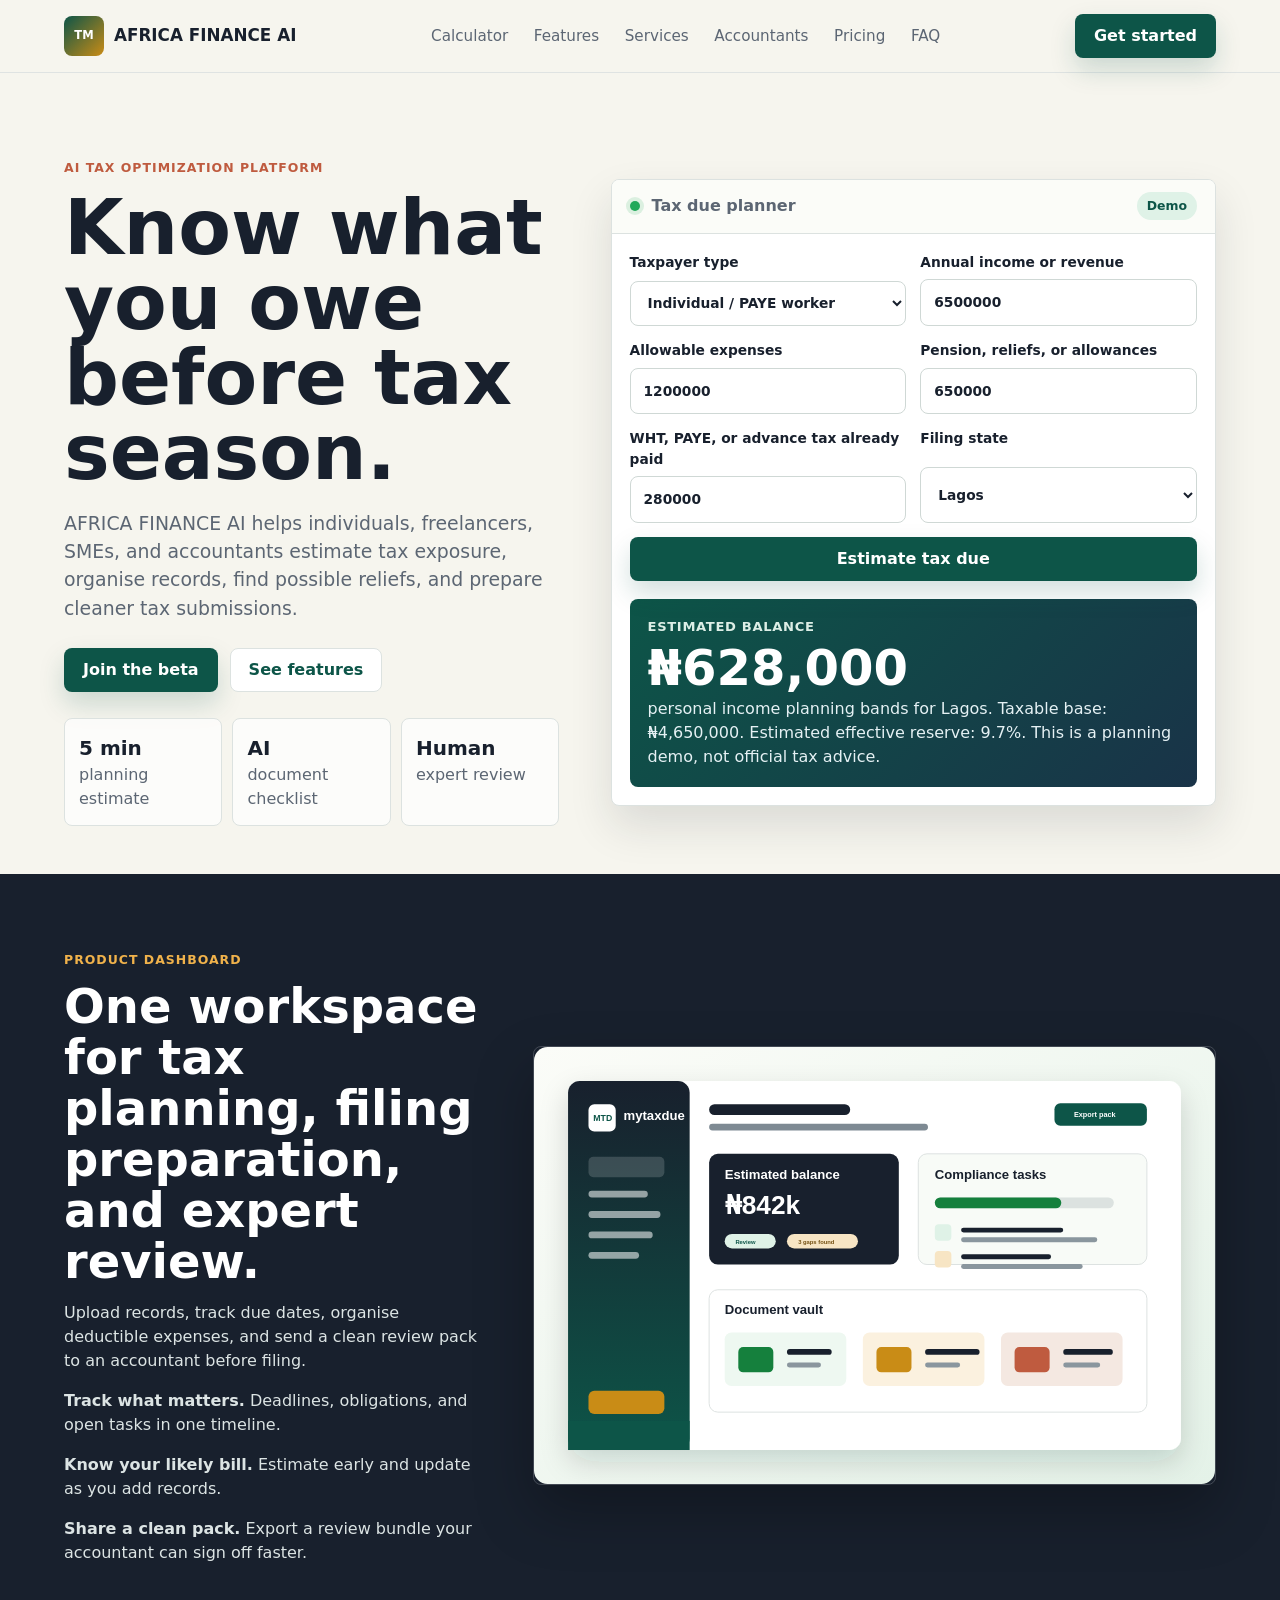
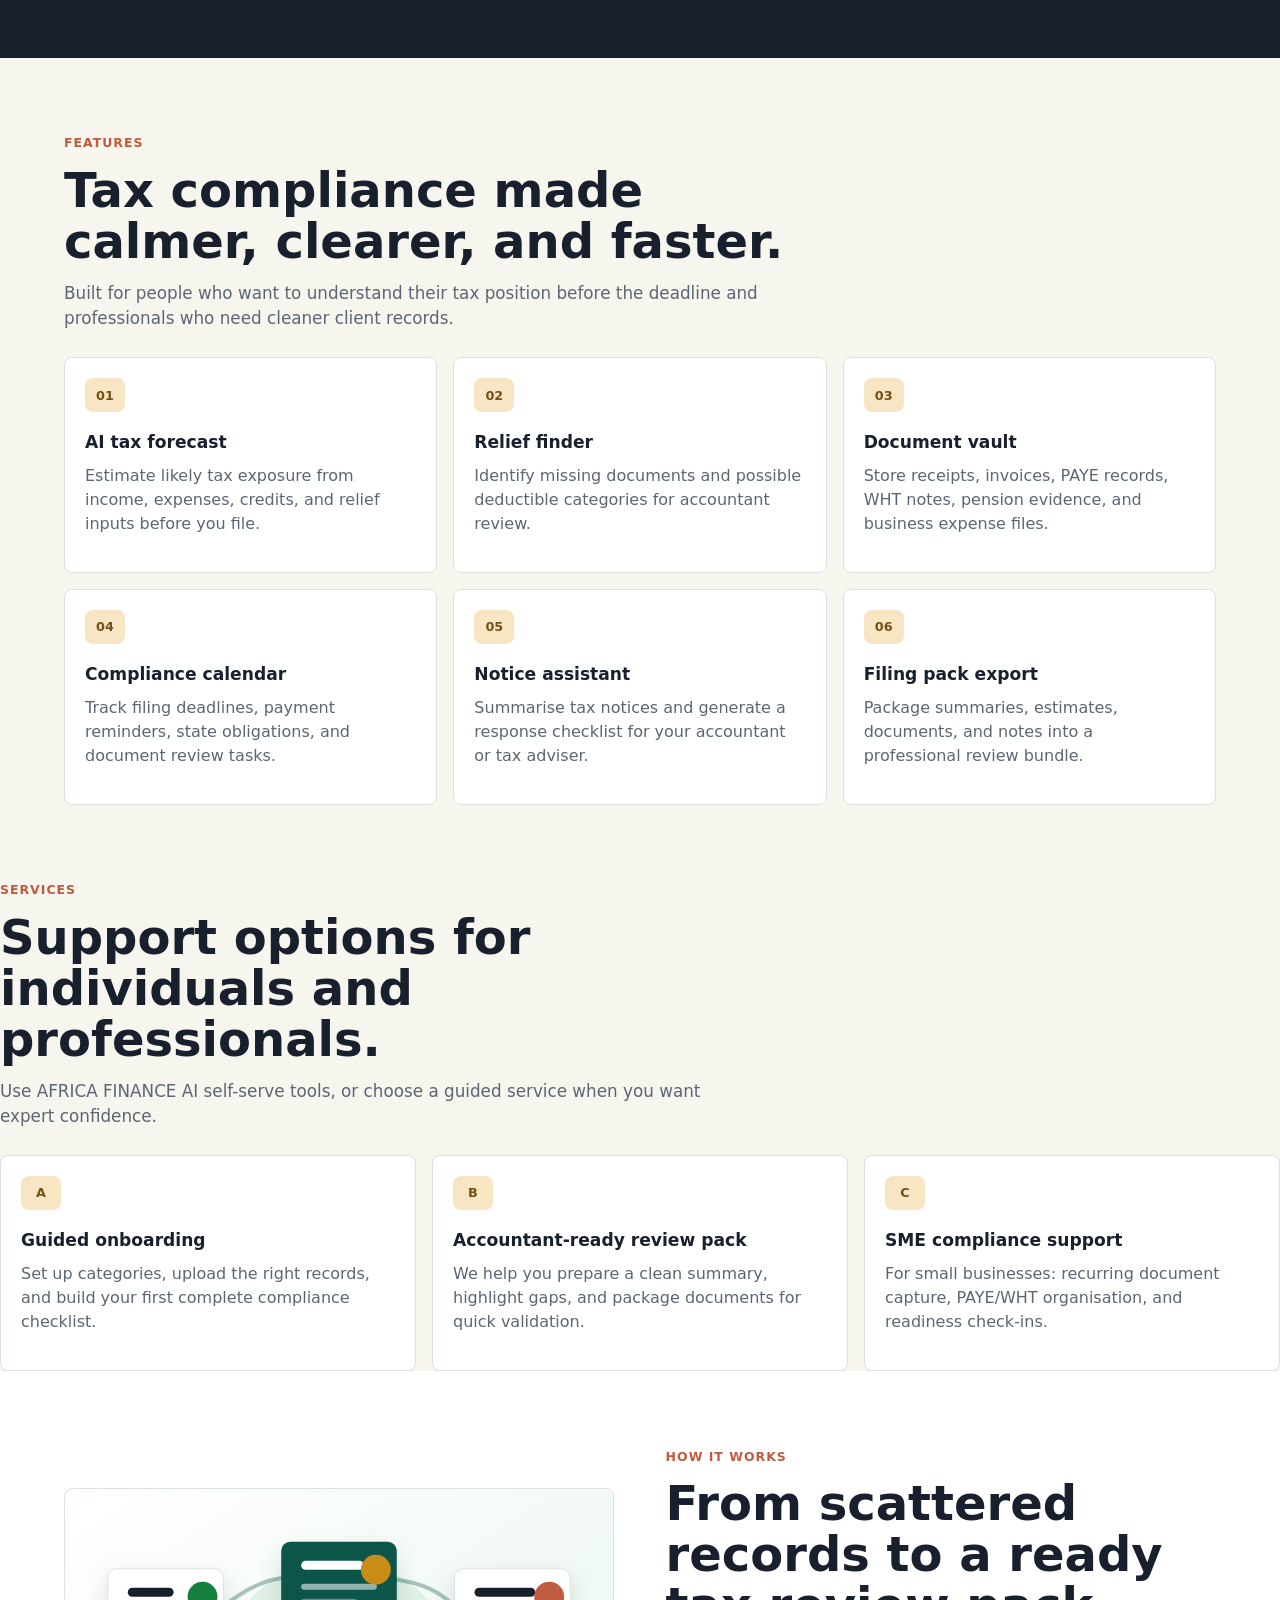
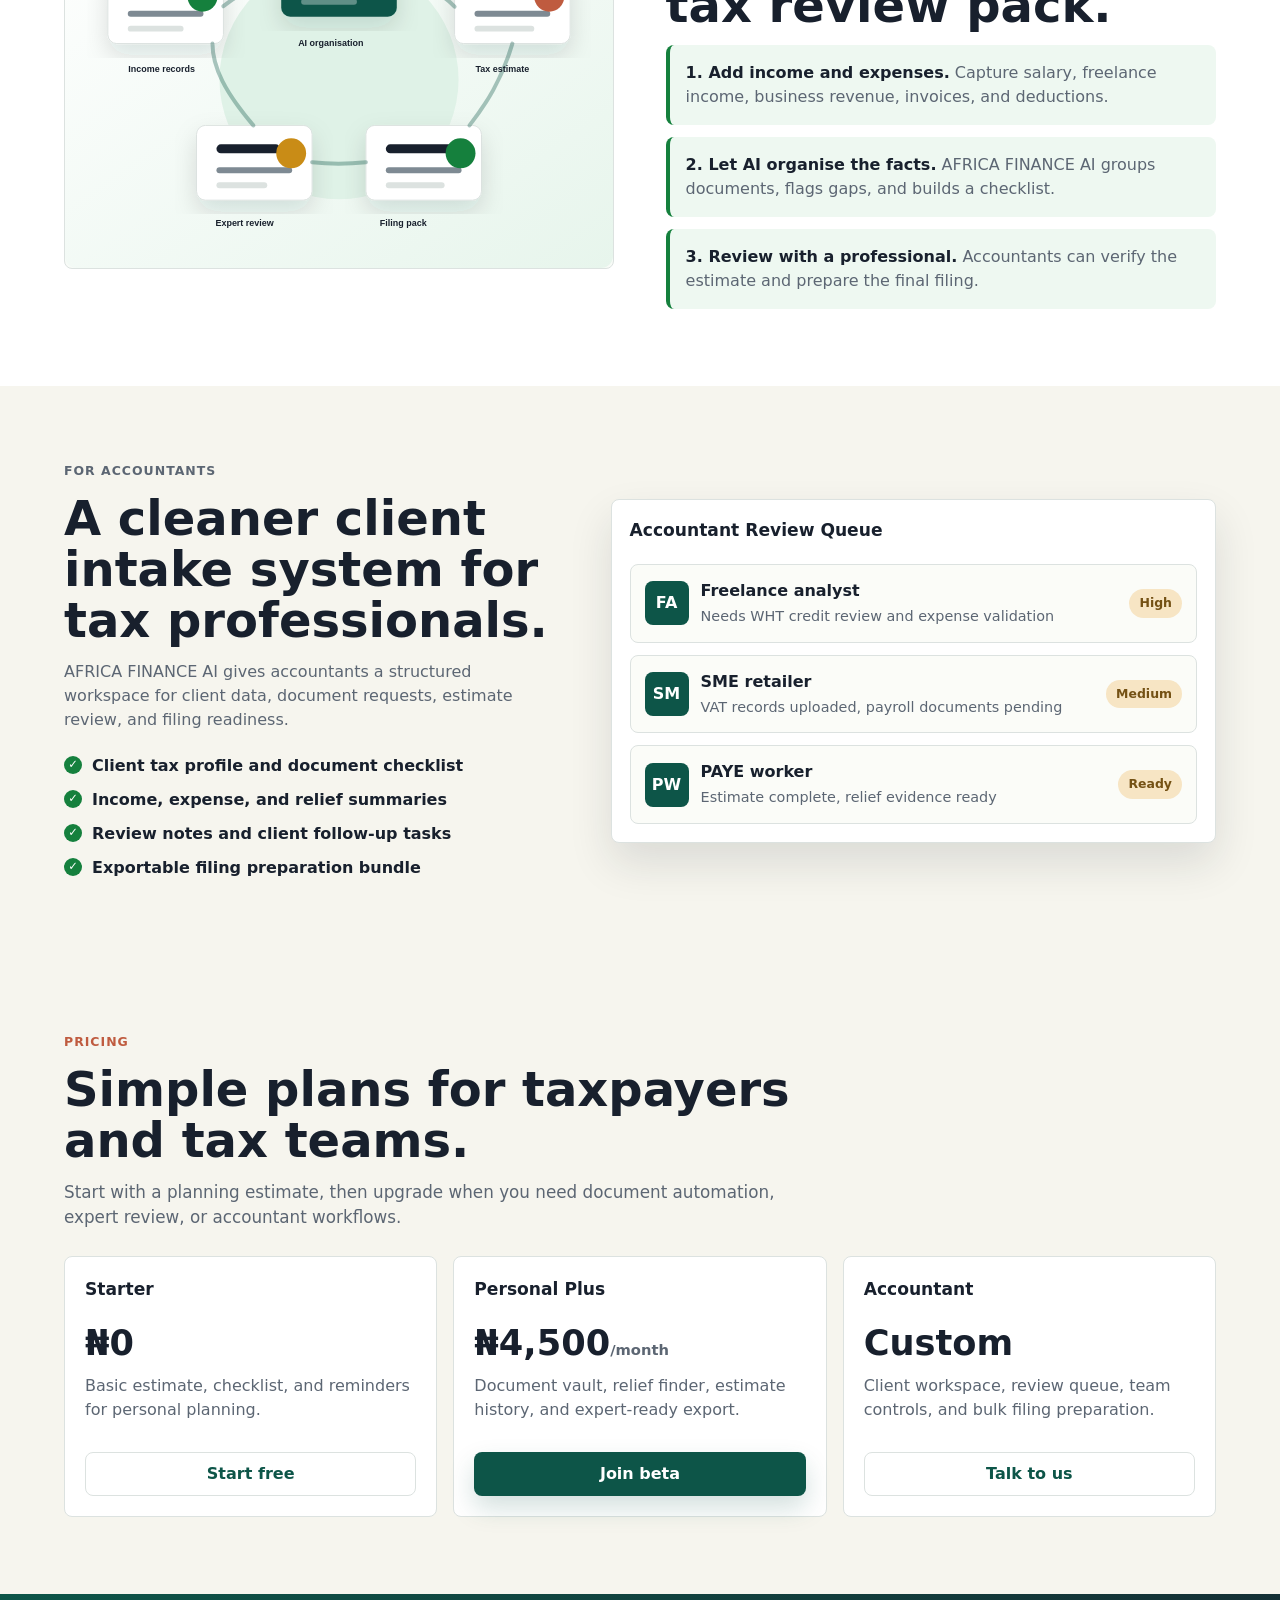
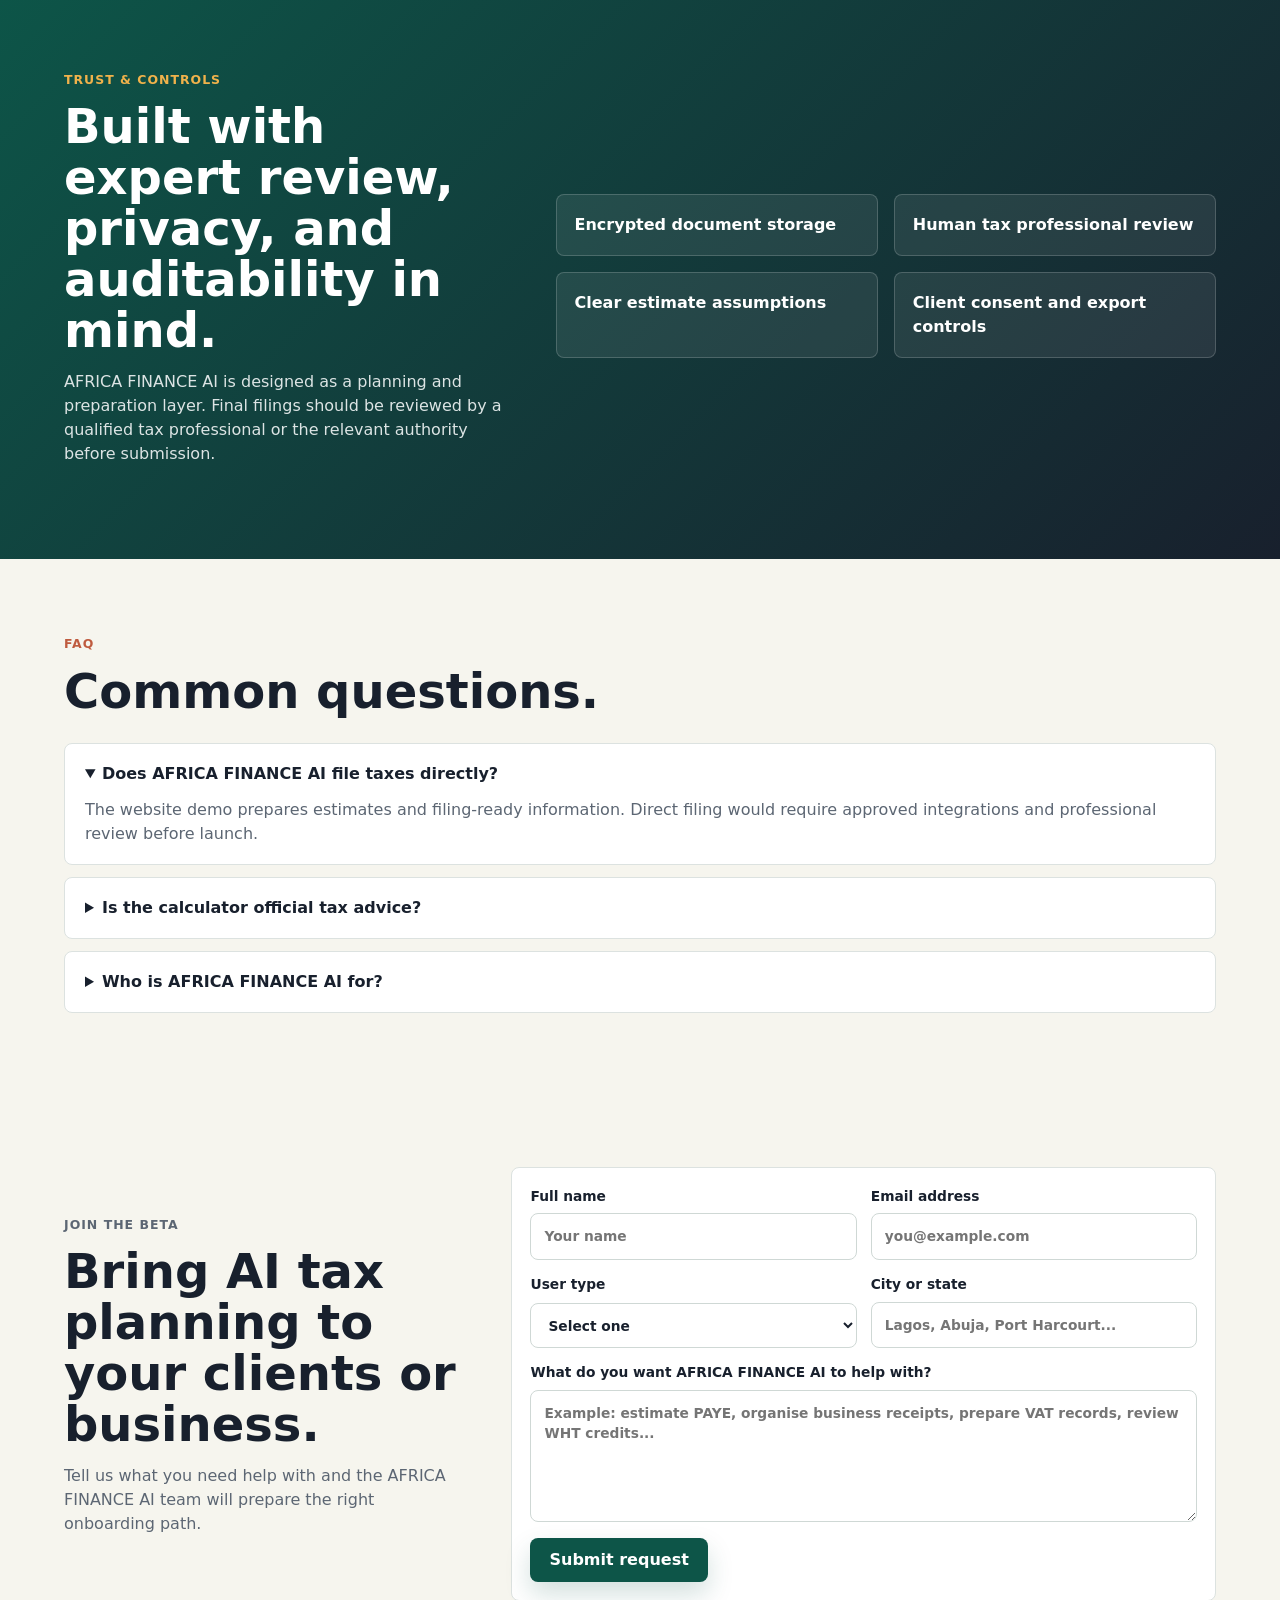
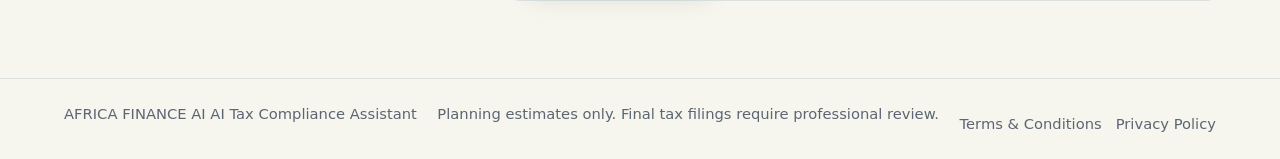
==== commit 77c65a84: "Update index.html" ====
--- a/index.html
+++ b/index.html
@@ -3,19 +3,19 @@
   <head>
     <meta charset="UTF-8" />
     <meta name="viewport" content="width=device-width, initial-scale=1.0" />
-    <title>TAXCLINKS | AI Tax Compliance Assistant</title>
+    <title>AFRICA FINANCE AI | AI Tax Compliance Assistant</title>
     <meta
       name="description"
-      content="TAXCLINKS helps Nigerian taxpayers and businesses estimate tax exposure, organise documents, discover relief opportunities, and prepare for compliant filing."
+      content="AFRICA FINANCE AI helps Nigerian taxpayers and businesses estimate tax exposure, organise documents, discover relief opportunities, and prepare for compliant filing."
     />
     <link rel="icon" type="image/svg+xml" href="favicon.svg" />
     <link rel="stylesheet" href="styles.css" />
   </head>
   <body>
     <header class="site-header">
-      <a class="brand" href="index.html#top" aria-label="TAXCLINKS home">
+      <a class="brand" href="index.html#top" aria-label="AFRICA FINANCE AI home">
         <span class="brand-mark">TM</span>
-        <span>TAXCLINKS</span>
+        <span>AFRICA FINANCE AI</span>
       </a>
       <nav class="nav-links" aria-label="Primary navigation">
         <a href="index.html#calculator">Calculator</a>
@@ -34,7 +34,7 @@
           <p class="eyebrow">AI Tax Optimization Platform</p>
           <h1>Know what you owe before tax season.</h1>
           <p class="lead">
-            TAXCLINKS helps individuals, freelancers, SMEs, and accountants
+            AFRICA FINANCE AI helps individuals, freelancers, SMEs, and accountants
             estimate tax exposure, organise records, find possible reliefs, and
             prepare cleaner tax submissions.
           </p>
@@ -117,7 +117,7 @@
         </div>
         <img
           src="assets/tax-dashboard.svg"
-          alt="TAXCLINKS dashboard showing tax estimate, compliance tasks, and documents"
+          alt="AFRICA FINANCE AI dashboard showing tax estimate, compliance tasks, and documents"
           class="dashboard-image"
         />
       </section>
@@ -187,7 +187,7 @@
         <div class="section-heading">
           <p class="eyebrow">Services</p>
           <h2>Support options for individuals and professionals.</h2>
-          <p>Use TAXCLINKS self-serve tools, or choose a guided service when you want expert confidence.</p>
+          <p>Use AFRICA FINANCE AI self-serve tools, or choose a guided service when you want expert confidence.</p>
         </div>
         <div class="feature-grid">
           <article>
@@ -218,7 +218,7 @@
           <h2>From scattered records to a ready tax review pack.</h2>
           <div class="workflow-list">
             <p><strong>1. Add income and expenses.</strong> Capture salary, freelance income, business revenue, invoices, and deductions.</p>
-            <p><strong>2. Let AI organise the facts.</strong> TAXCLINKS groups documents, flags gaps, and builds a checklist.</p>
+            <p><strong>2. Let AI organise the facts.</strong> AFRICA FINANCE AI groups documents, flags gaps, and builds a checklist.</p>
             <p><strong>3. Review with a professional.</strong> Accountants can verify the estimate and prepare the final filing.</p>
           </div>
         </div>
@@ -229,7 +229,7 @@
           <p class="eyebrow">For Accountants</p>
           <h2>A cleaner client intake system for tax professionals.</h2>
           <p>
-            TAXCLINKS gives accountants a structured workspace for client data,
+            AFRICA FINANCE AI gives accountants a structured workspace for client data,
             document requests, estimate review, and filing readiness.
           </p>
           <ul class="check-list">
@@ -304,7 +304,7 @@
           <p class="eyebrow">Trust & Controls</p>
           <h2>Built with expert review, privacy, and auditability in mind.</h2>
           <p>
-            TAXCLINKS is designed as a planning and preparation layer. Final
+            AFRICA FINANCE AI is designed as a planning and preparation layer. Final
             filings should be reviewed by a qualified tax professional or the
             relevant authority before submission.
           </p>
@@ -324,7 +324,7 @@
         </div>
         <div class="faq-list">
           <details open>
-            <summary>Does TAXCLINKS file taxes directly?</summary>
+            <summary>Does AFRICA FINANCE AI file taxes directly?</summary>
             <p>
               The website demo prepares estimates and filing-ready information.
               Direct filing would require approved integrations and professional
@@ -340,7 +340,7 @@
             </p>
           </details>
           <details>
-            <summary>Who is TAXCLINKS for?</summary>
+            <summary>Who is AFRICA FINANCE AI for?</summary>
             <p>
               Individuals, freelancers, SMEs, and accountants who need a clearer
               way to organise tax information and prepare for compliance.
@@ -354,7 +354,7 @@
           <p class="eyebrow">Join The Beta</p>
           <h2>Bring AI tax planning to your clients or business.</h2>
           <p>
-            Tell us what you need help with and the TAXCLINKS team will prepare
+            Tell us what you need help with and the AFRICA FINANCE AI team will prepare
             the right onboarding path.
           </p>
         </div>
@@ -383,7 +383,7 @@
               <input id="leadLocation" type="text" placeholder="Lagos, Abuja, Port Harcourt..." required />
             </label>
             <label class="wide-field">
-              What do you want TAXCLINKS to help with?
+              What do you want AFRICA FINANCE AI to help with?
               <textarea
                 id="leadMessage"
                 rows="5"
@@ -401,7 +401,7 @@
     </main>
 
     <footer class="site-footer">
-      <span>TAXCLINKS AI Tax Compliance Assistant</span>
+      <span>AFRICA FINANCE AI AI Tax Compliance Assistant</span>
       <span>Planning estimates only. Final tax filings require professional review.</span>
     
       <div class="footer-links" style="margin-top:10px; display:flex; gap:14px; flex-wrap:wrap">
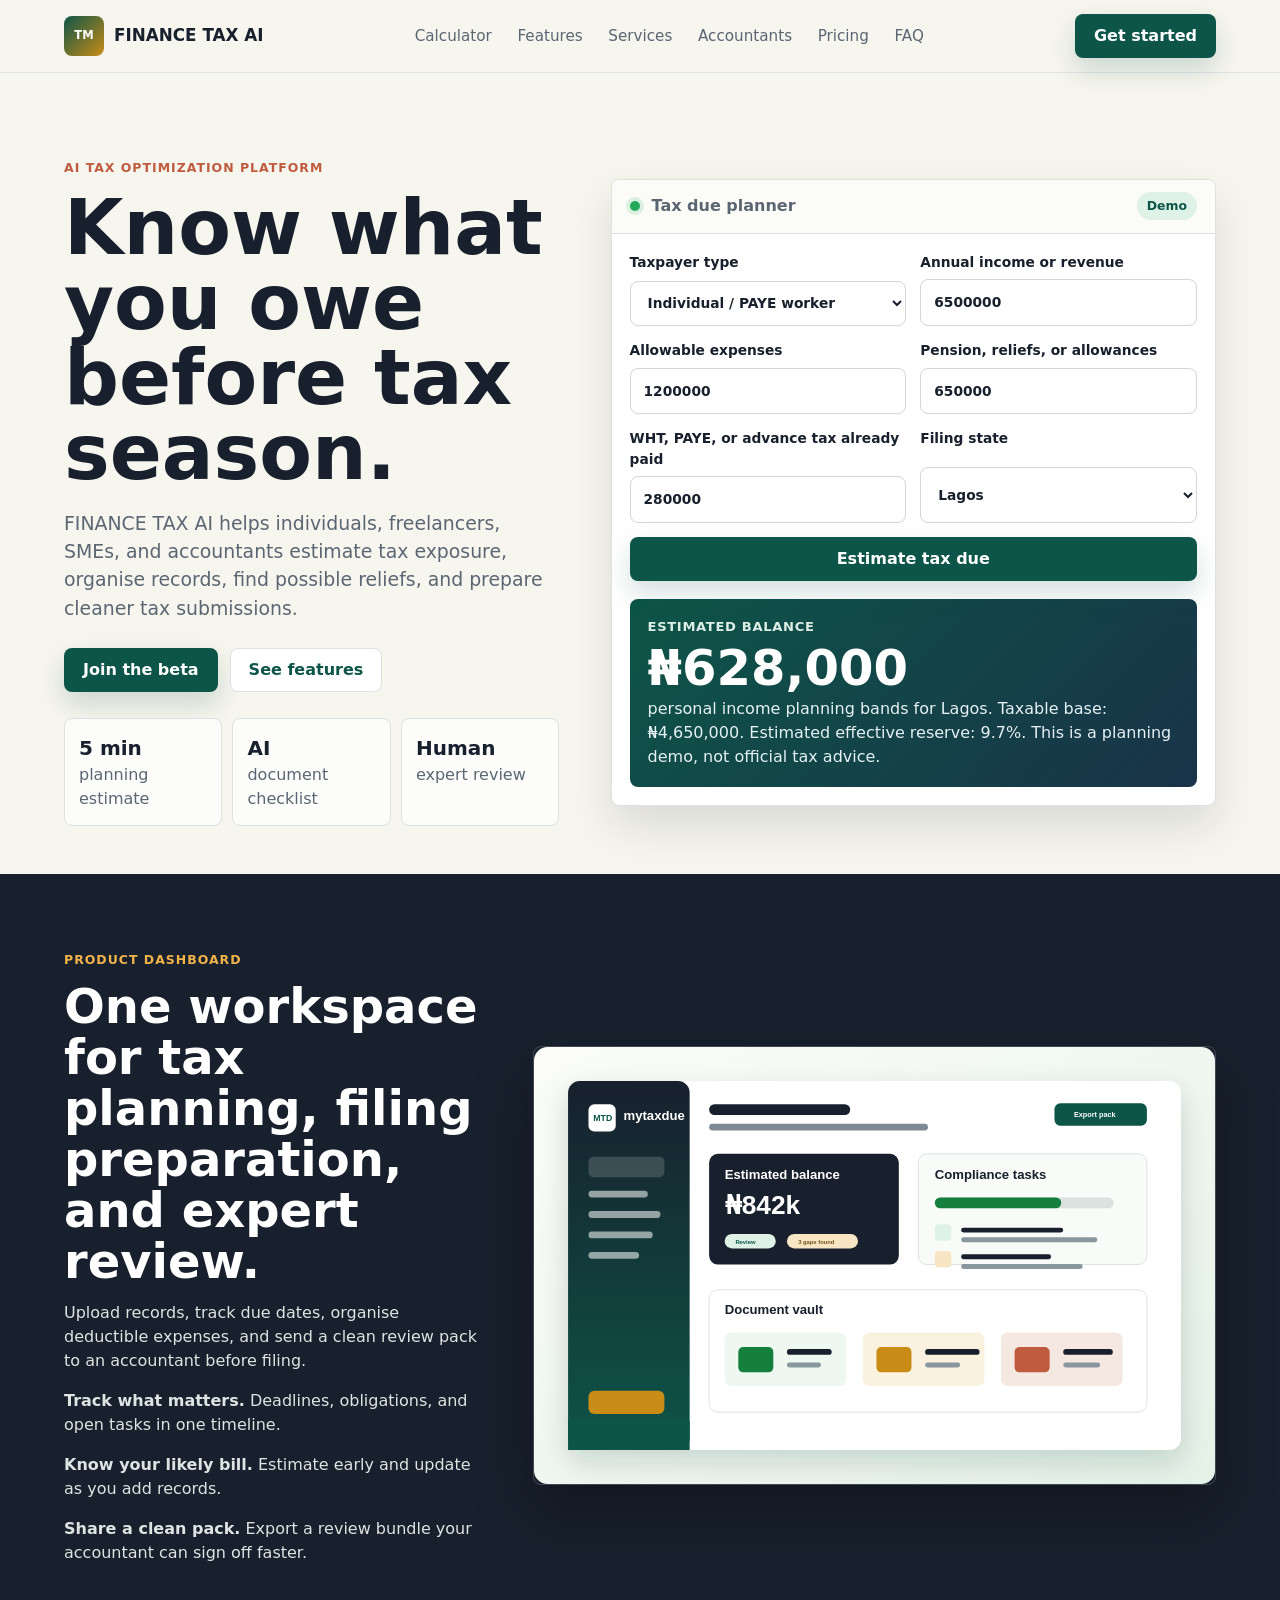
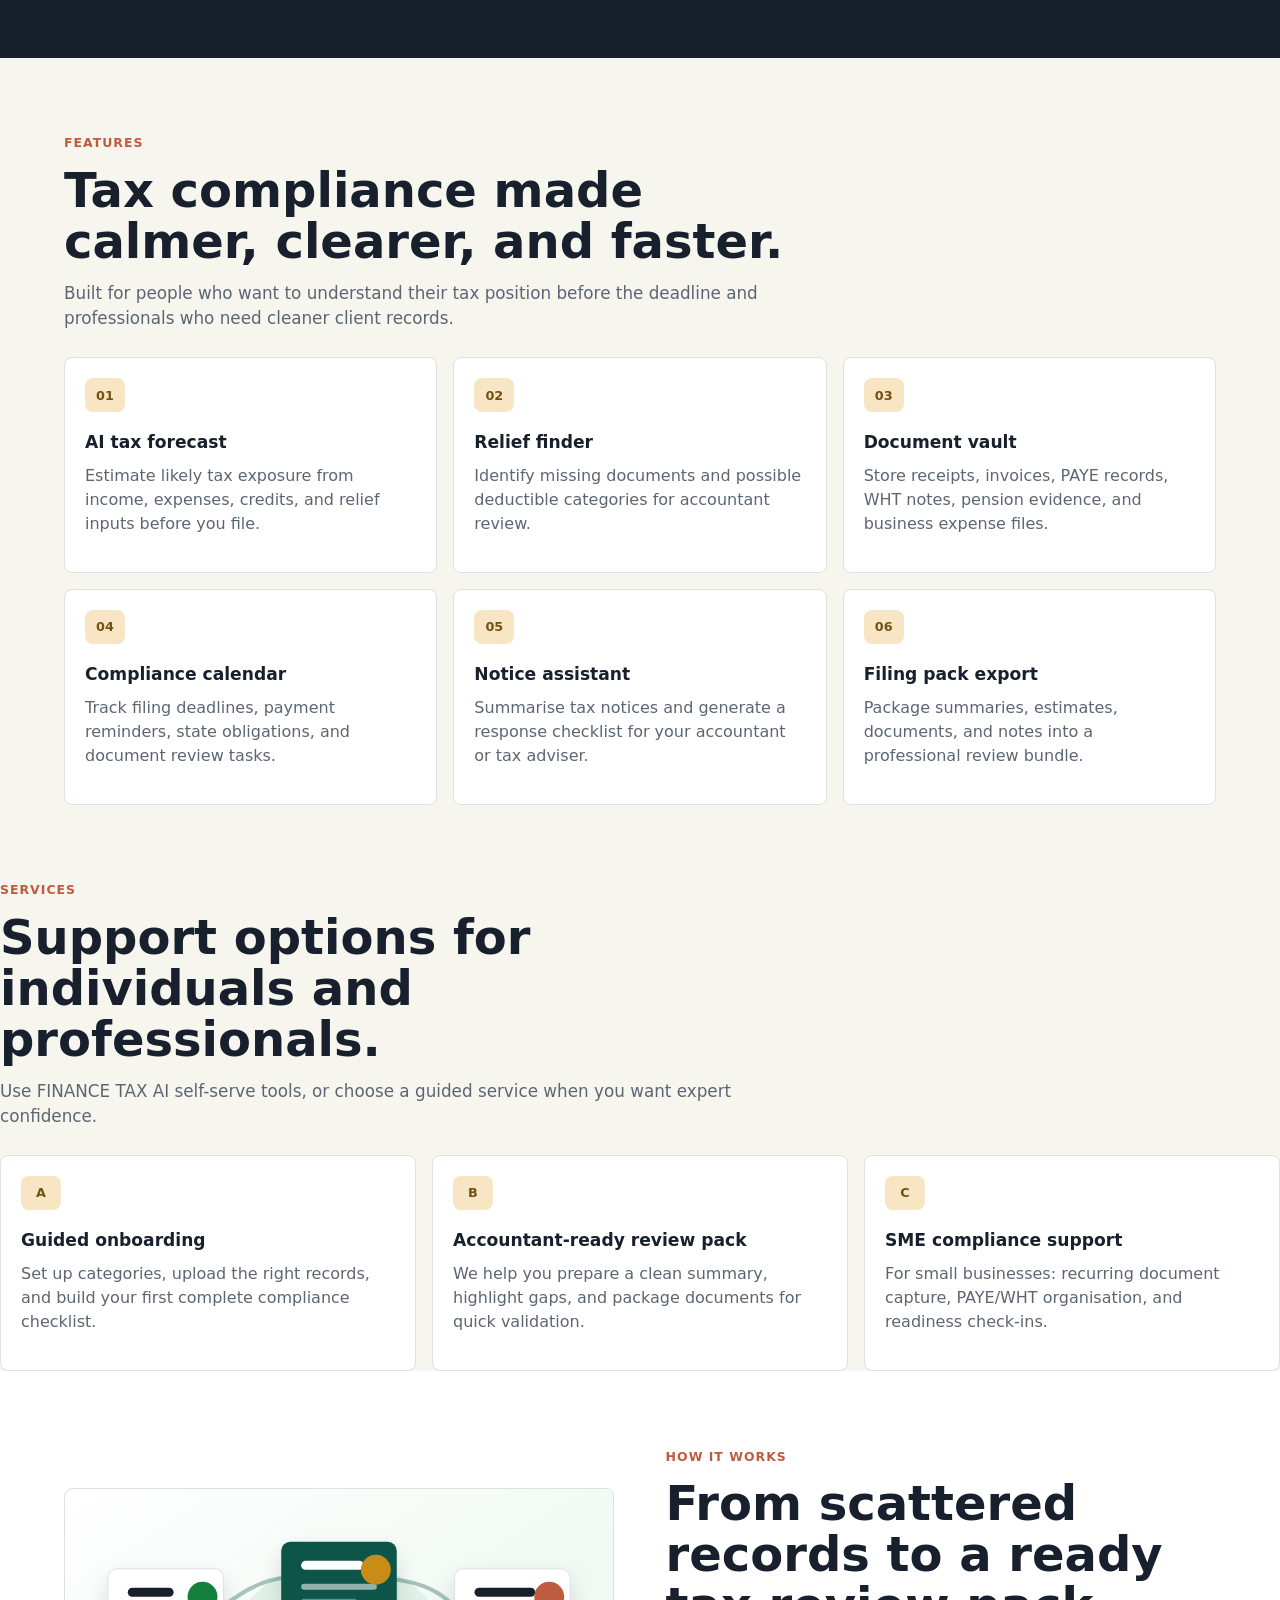
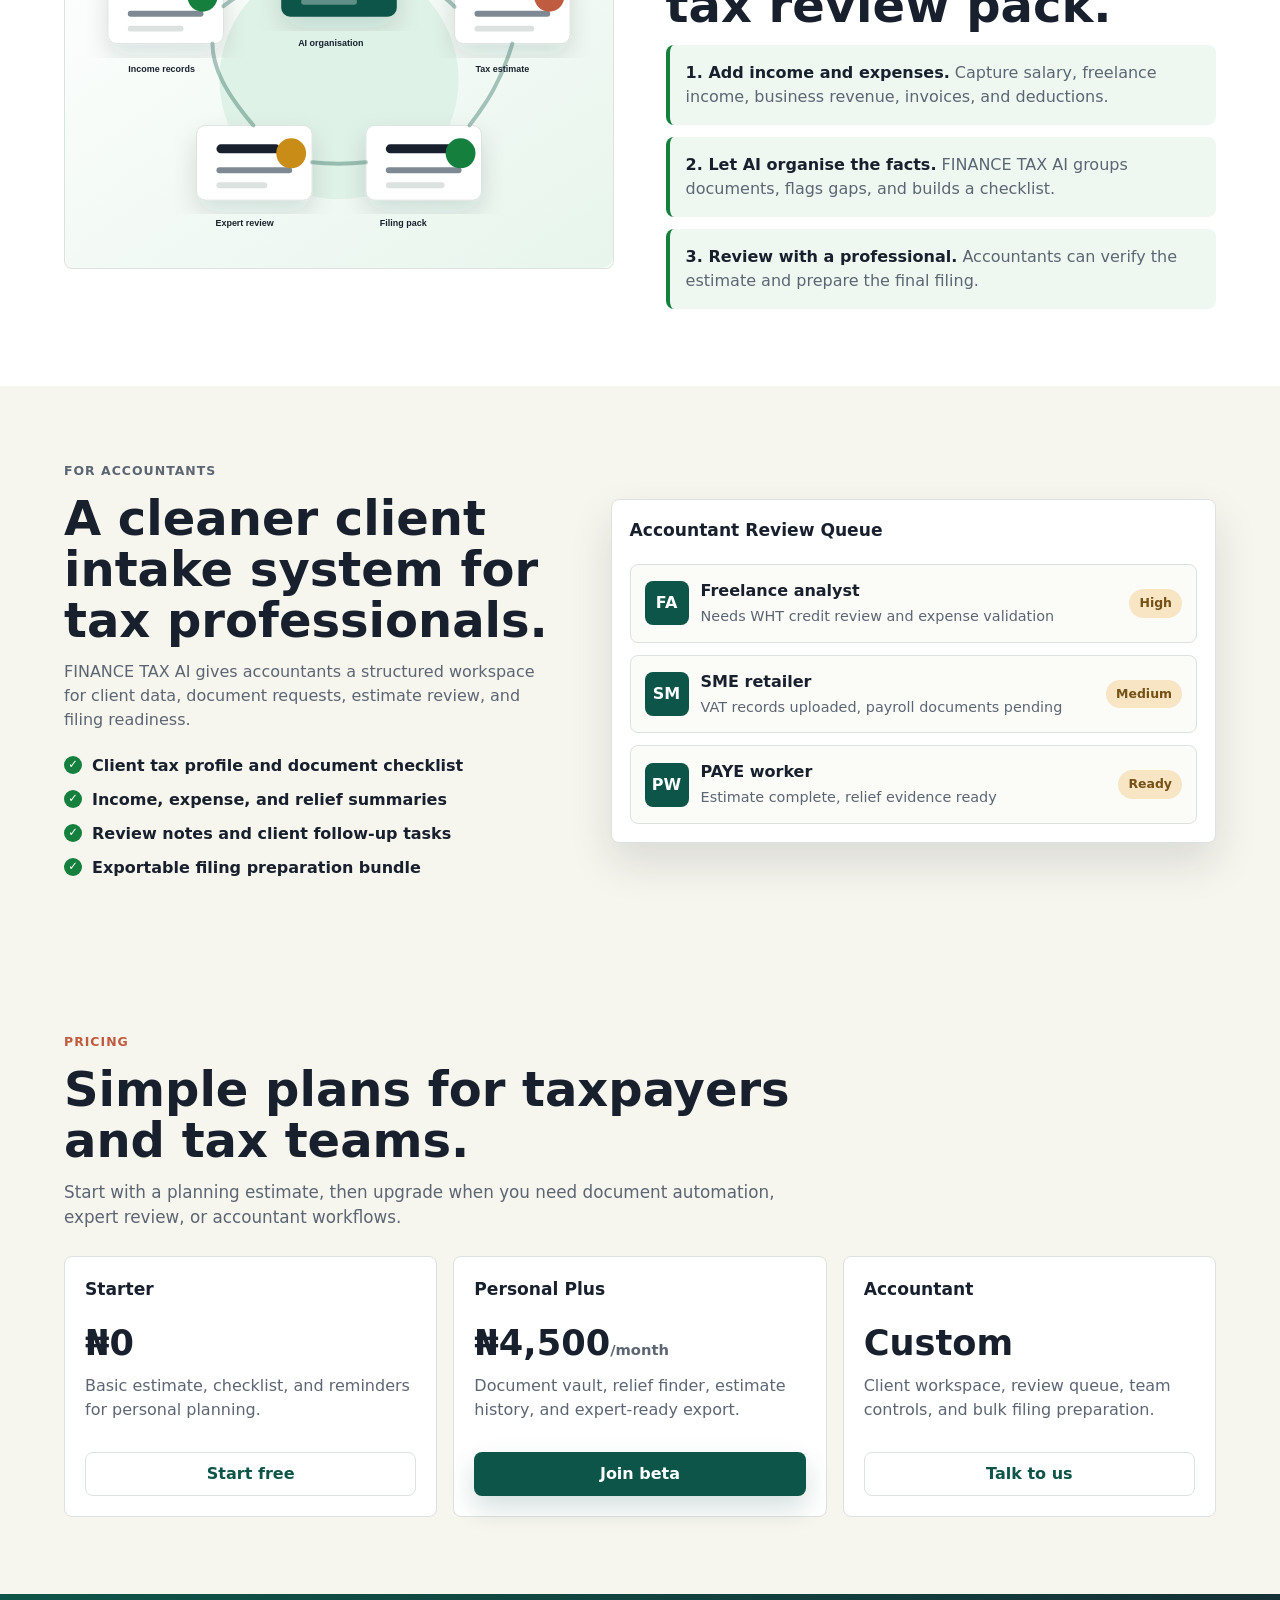
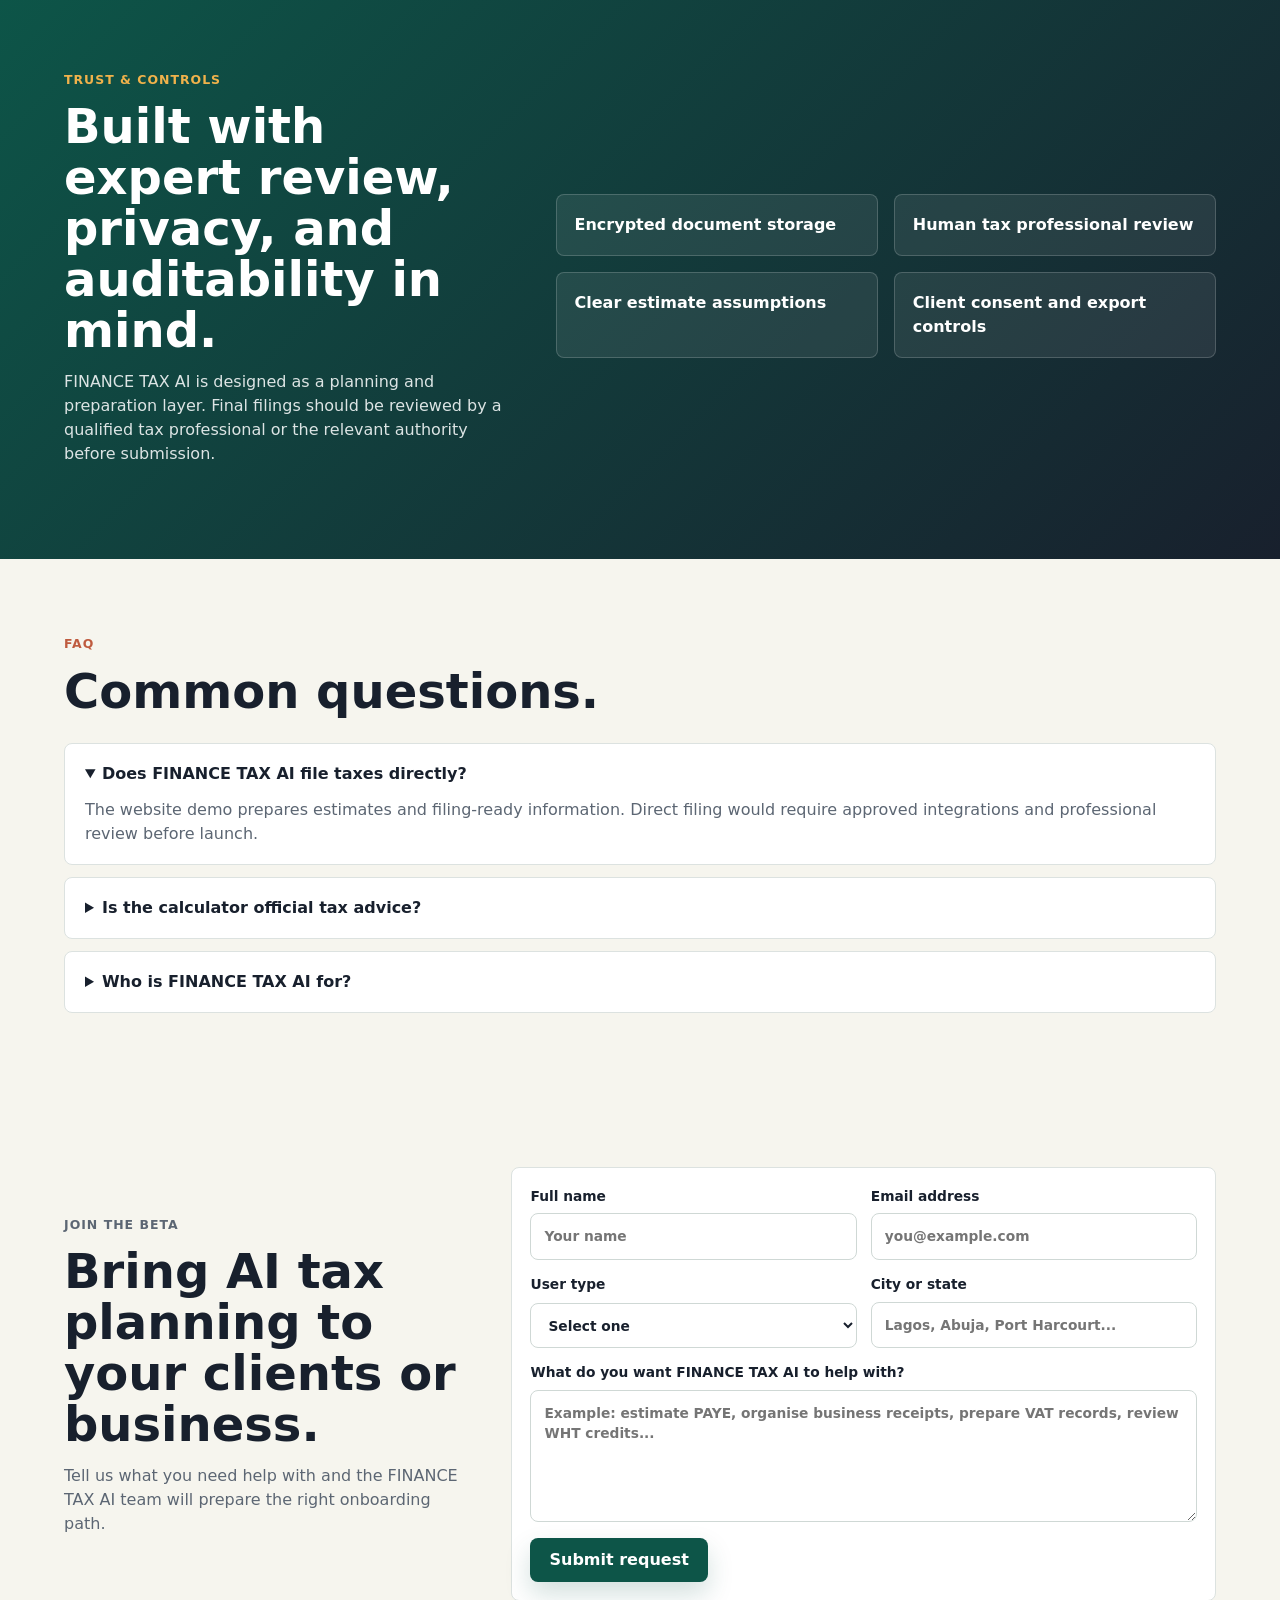
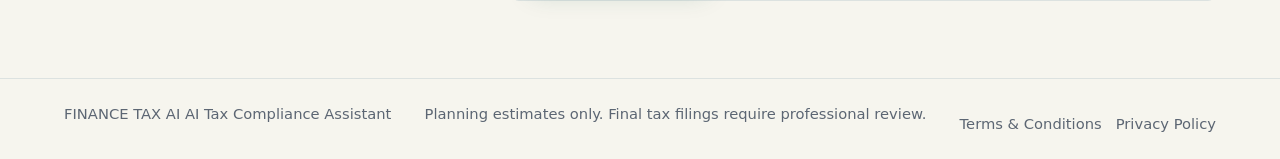
==== commit b69fcb8d: "Update index.html" ====
--- a/index.html
+++ b/index.html
@@ -3,19 +3,19 @@
   <head>
     <meta charset="UTF-8" />
     <meta name="viewport" content="width=device-width, initial-scale=1.0" />
-    <title>AFRICA FINANCE AI | AI Tax Compliance Assistant</title>
+    <title>FINANCE TAX AI | AI Tax Compliance Assistant</title>
     <meta
       name="description"
-      content="AFRICA FINANCE AI helps Nigerian taxpayers and businesses estimate tax exposure, organise documents, discover relief opportunities, and prepare for compliant filing."
+      content="FINANCE TAX AI helps Nigerian taxpayers and businesses estimate tax exposure, organise documents, discover relief opportunities, and prepare for compliant filing."
     />
     <link rel="icon" type="image/svg+xml" href="favicon.svg" />
     <link rel="stylesheet" href="styles.css" />
   </head>
   <body>
     <header class="site-header">
-      <a class="brand" href="index.html#top" aria-label="AFRICA FINANCE AI home">
+      <a class="brand" href="index.html#top" aria-label="FINANCE TAX AI home">
         <span class="brand-mark">TM</span>
-        <span>AFRICA FINANCE AI</span>
+        <span>FINANCE TAX AI</span>
       </a>
       <nav class="nav-links" aria-label="Primary navigation">
         <a href="index.html#calculator">Calculator</a>
@@ -34,7 +34,7 @@
           <p class="eyebrow">AI Tax Optimization Platform</p>
           <h1>Know what you owe before tax season.</h1>
           <p class="lead">
-            AFRICA FINANCE AI helps individuals, freelancers, SMEs, and accountants
+            FINANCE TAX AI helps individuals, freelancers, SMEs, and accountants
             estimate tax exposure, organise records, find possible reliefs, and
             prepare cleaner tax submissions.
           </p>
@@ -117,7 +117,7 @@
         </div>
         <img
           src="assets/tax-dashboard.svg"
-          alt="AFRICA FINANCE AI dashboard showing tax estimate, compliance tasks, and documents"
+          alt="FINANCE TAX AI dashboard showing tax estimate, compliance tasks, and documents"
           class="dashboard-image"
         />
       </section>
@@ -187,7 +187,7 @@
         <div class="section-heading">
           <p class="eyebrow">Services</p>
           <h2>Support options for individuals and professionals.</h2>
-          <p>Use AFRICA FINANCE AI self-serve tools, or choose a guided service when you want expert confidence.</p>
+          <p>Use FINANCE TAX AI self-serve tools, or choose a guided service when you want expert confidence.</p>
         </div>
         <div class="feature-grid">
           <article>
@@ -218,7 +218,7 @@
           <h2>From scattered records to a ready tax review pack.</h2>
           <div class="workflow-list">
             <p><strong>1. Add income and expenses.</strong> Capture salary, freelance income, business revenue, invoices, and deductions.</p>
-            <p><strong>2. Let AI organise the facts.</strong> AFRICA FINANCE AI groups documents, flags gaps, and builds a checklist.</p>
+            <p><strong>2. Let AI organise the facts.</strong> FINANCE TAX AI groups documents, flags gaps, and builds a checklist.</p>
             <p><strong>3. Review with a professional.</strong> Accountants can verify the estimate and prepare the final filing.</p>
           </div>
         </div>
@@ -229,7 +229,7 @@
           <p class="eyebrow">For Accountants</p>
           <h2>A cleaner client intake system for tax professionals.</h2>
           <p>
-            AFRICA FINANCE AI gives accountants a structured workspace for client data,
+            FINANCE TAX AI gives accountants a structured workspace for client data,
             document requests, estimate review, and filing readiness.
           </p>
           <ul class="check-list">
@@ -304,7 +304,7 @@
           <p class="eyebrow">Trust & Controls</p>
           <h2>Built with expert review, privacy, and auditability in mind.</h2>
           <p>
-            AFRICA FINANCE AI is designed as a planning and preparation layer. Final
+            FINANCE TAX AI is designed as a planning and preparation layer. Final
             filings should be reviewed by a qualified tax professional or the
             relevant authority before submission.
           </p>
@@ -324,7 +324,7 @@
         </div>
         <div class="faq-list">
           <details open>
-            <summary>Does AFRICA FINANCE AI file taxes directly?</summary>
+            <summary>Does FINANCE TAX AI file taxes directly?</summary>
             <p>
               The website demo prepares estimates and filing-ready information.
               Direct filing would require approved integrations and professional
@@ -340,7 +340,7 @@
             </p>
           </details>
           <details>
-            <summary>Who is AFRICA FINANCE AI for?</summary>
+            <summary>Who is FINANCE TAX AI for?</summary>
             <p>
               Individuals, freelancers, SMEs, and accountants who need a clearer
               way to organise tax information and prepare for compliance.
@@ -354,7 +354,7 @@
           <p class="eyebrow">Join The Beta</p>
           <h2>Bring AI tax planning to your clients or business.</h2>
           <p>
-            Tell us what you need help with and the AFRICA FINANCE AI team will prepare
+            Tell us what you need help with and the FINANCE TAX AI team will prepare
             the right onboarding path.
           </p>
         </div>
@@ -383,7 +383,7 @@
               <input id="leadLocation" type="text" placeholder="Lagos, Abuja, Port Harcourt..." required />
             </label>
             <label class="wide-field">
-              What do you want AFRICA FINANCE AI to help with?
+              What do you want FINANCE TAX AI to help with?
               <textarea
                 id="leadMessage"
                 rows="5"
@@ -401,7 +401,7 @@
     </main>
 
     <footer class="site-footer">
-      <span>AFRICA FINANCE AI AI Tax Compliance Assistant</span>
+      <span>FINANCE TAX AI AI Tax Compliance Assistant</span>
       <span>Planning estimates only. Final tax filings require professional review.</span>
     
       <div class="footer-links" style="margin-top:10px; display:flex; gap:14px; flex-wrap:wrap">
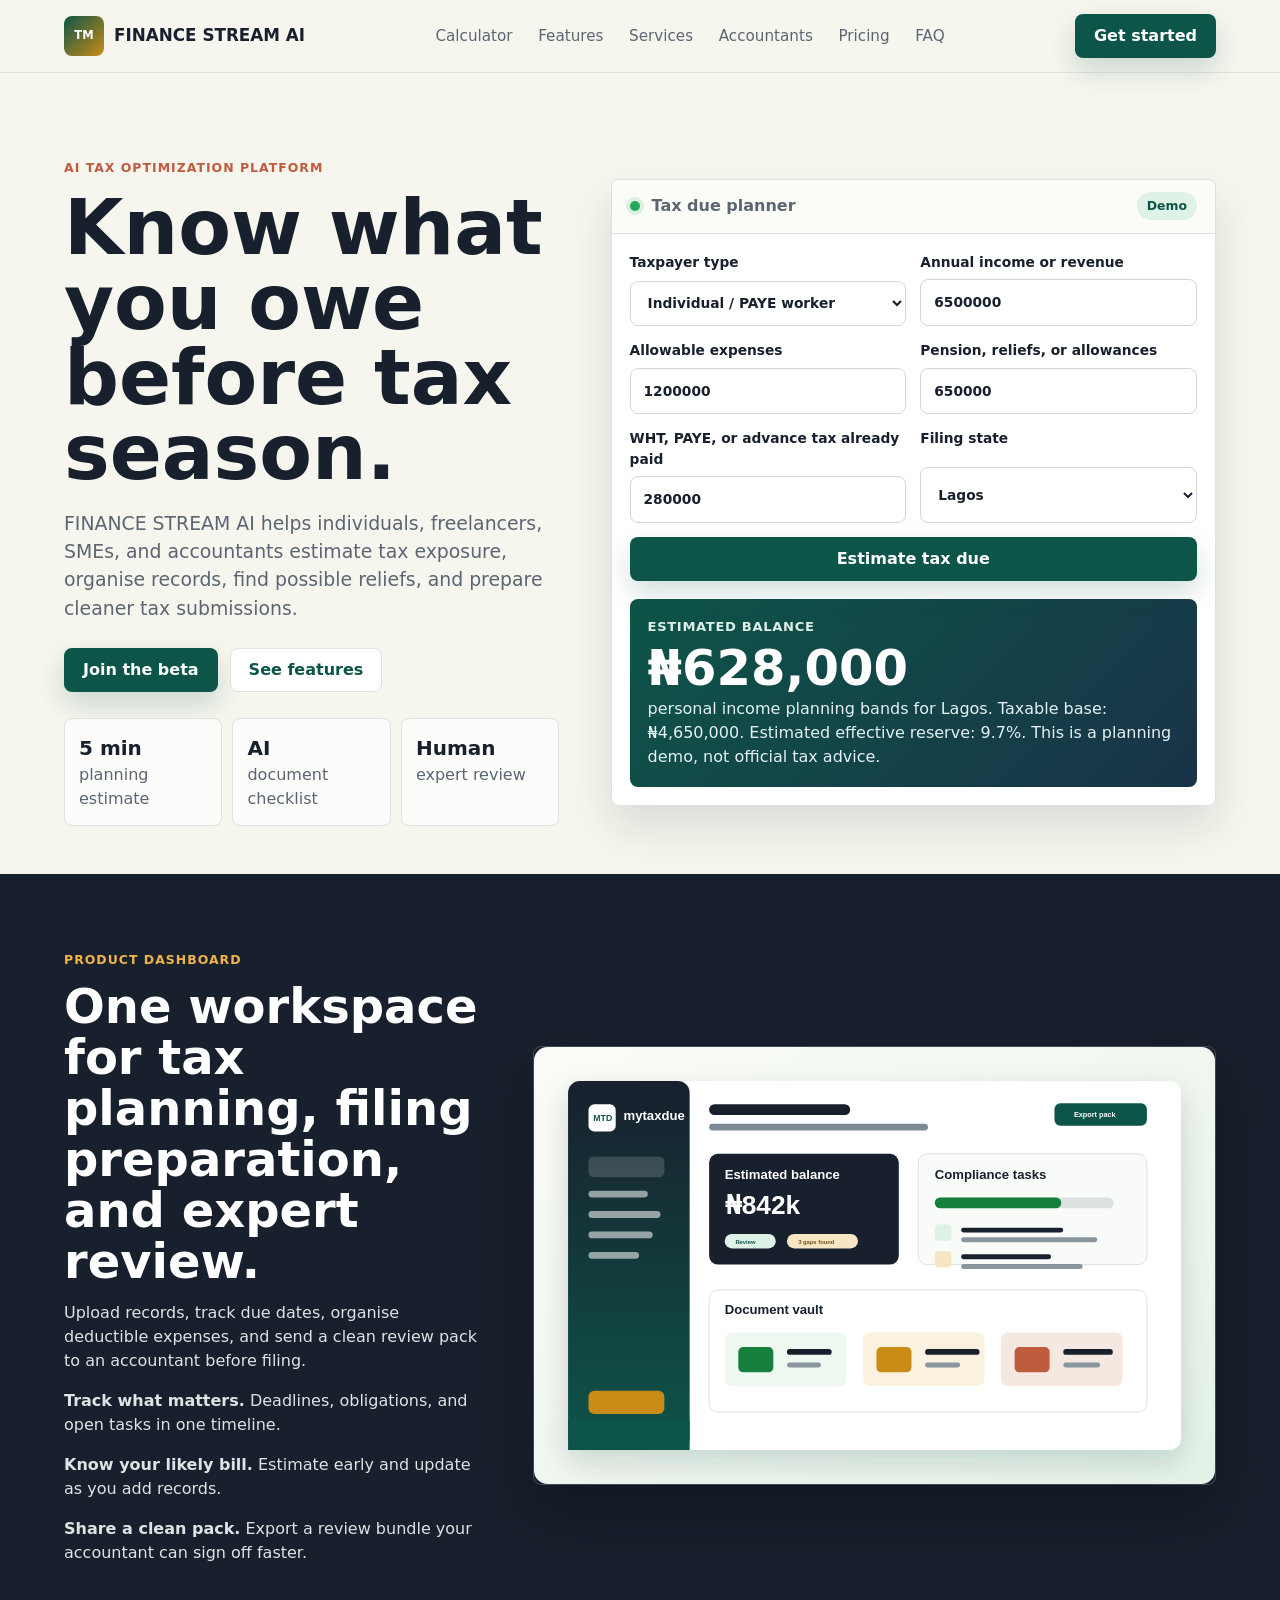
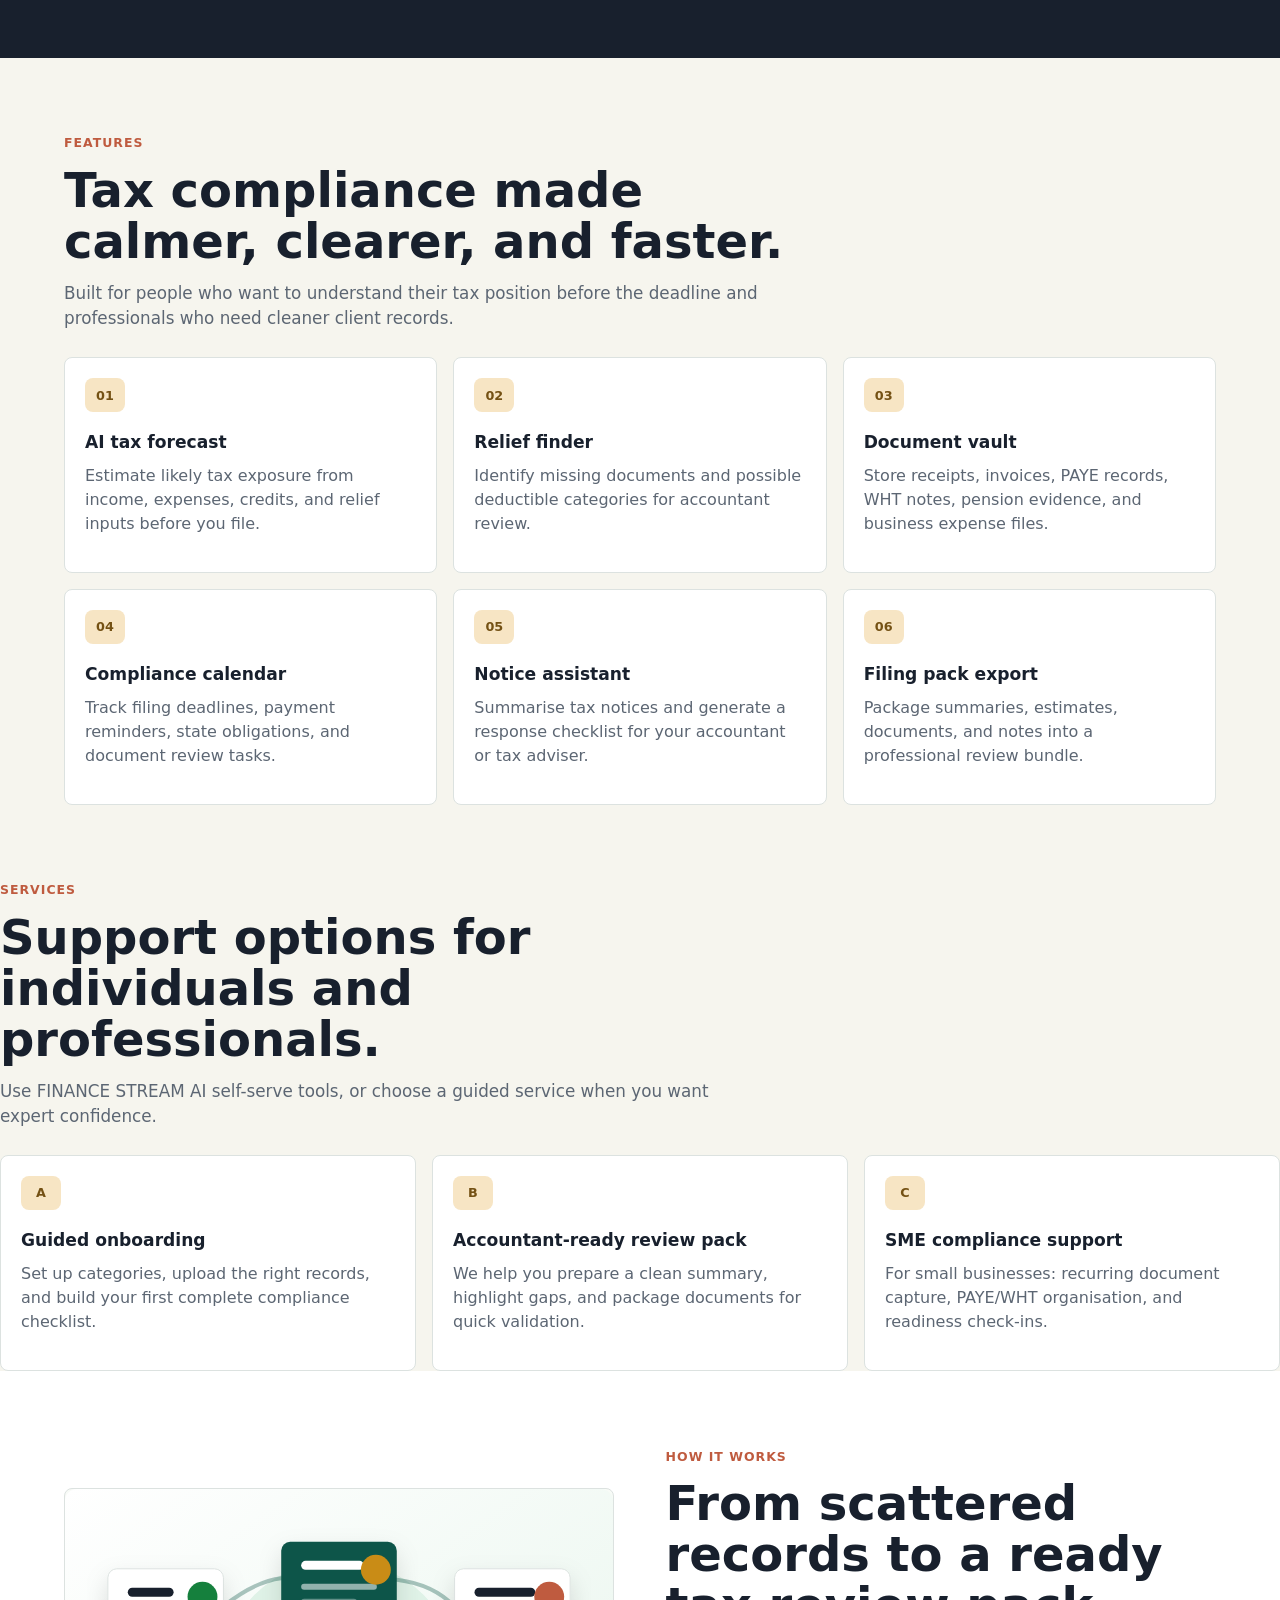
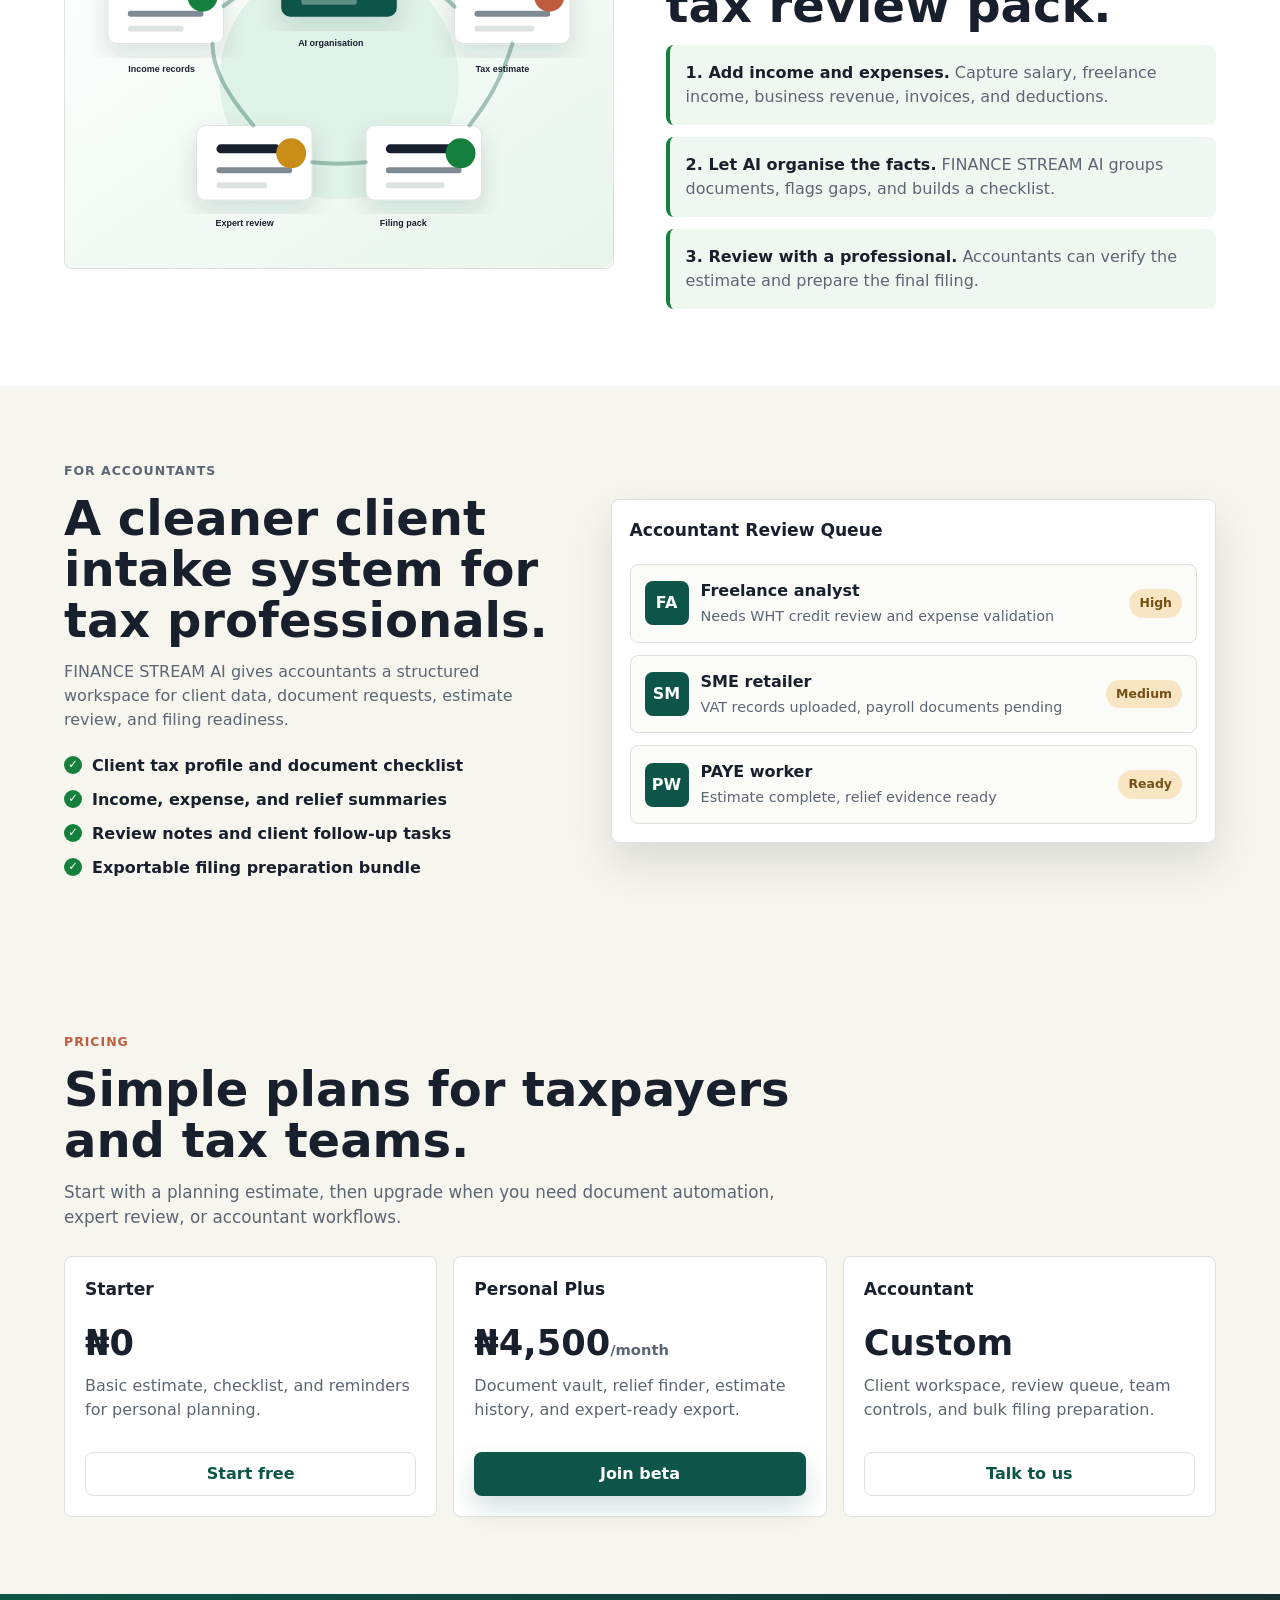
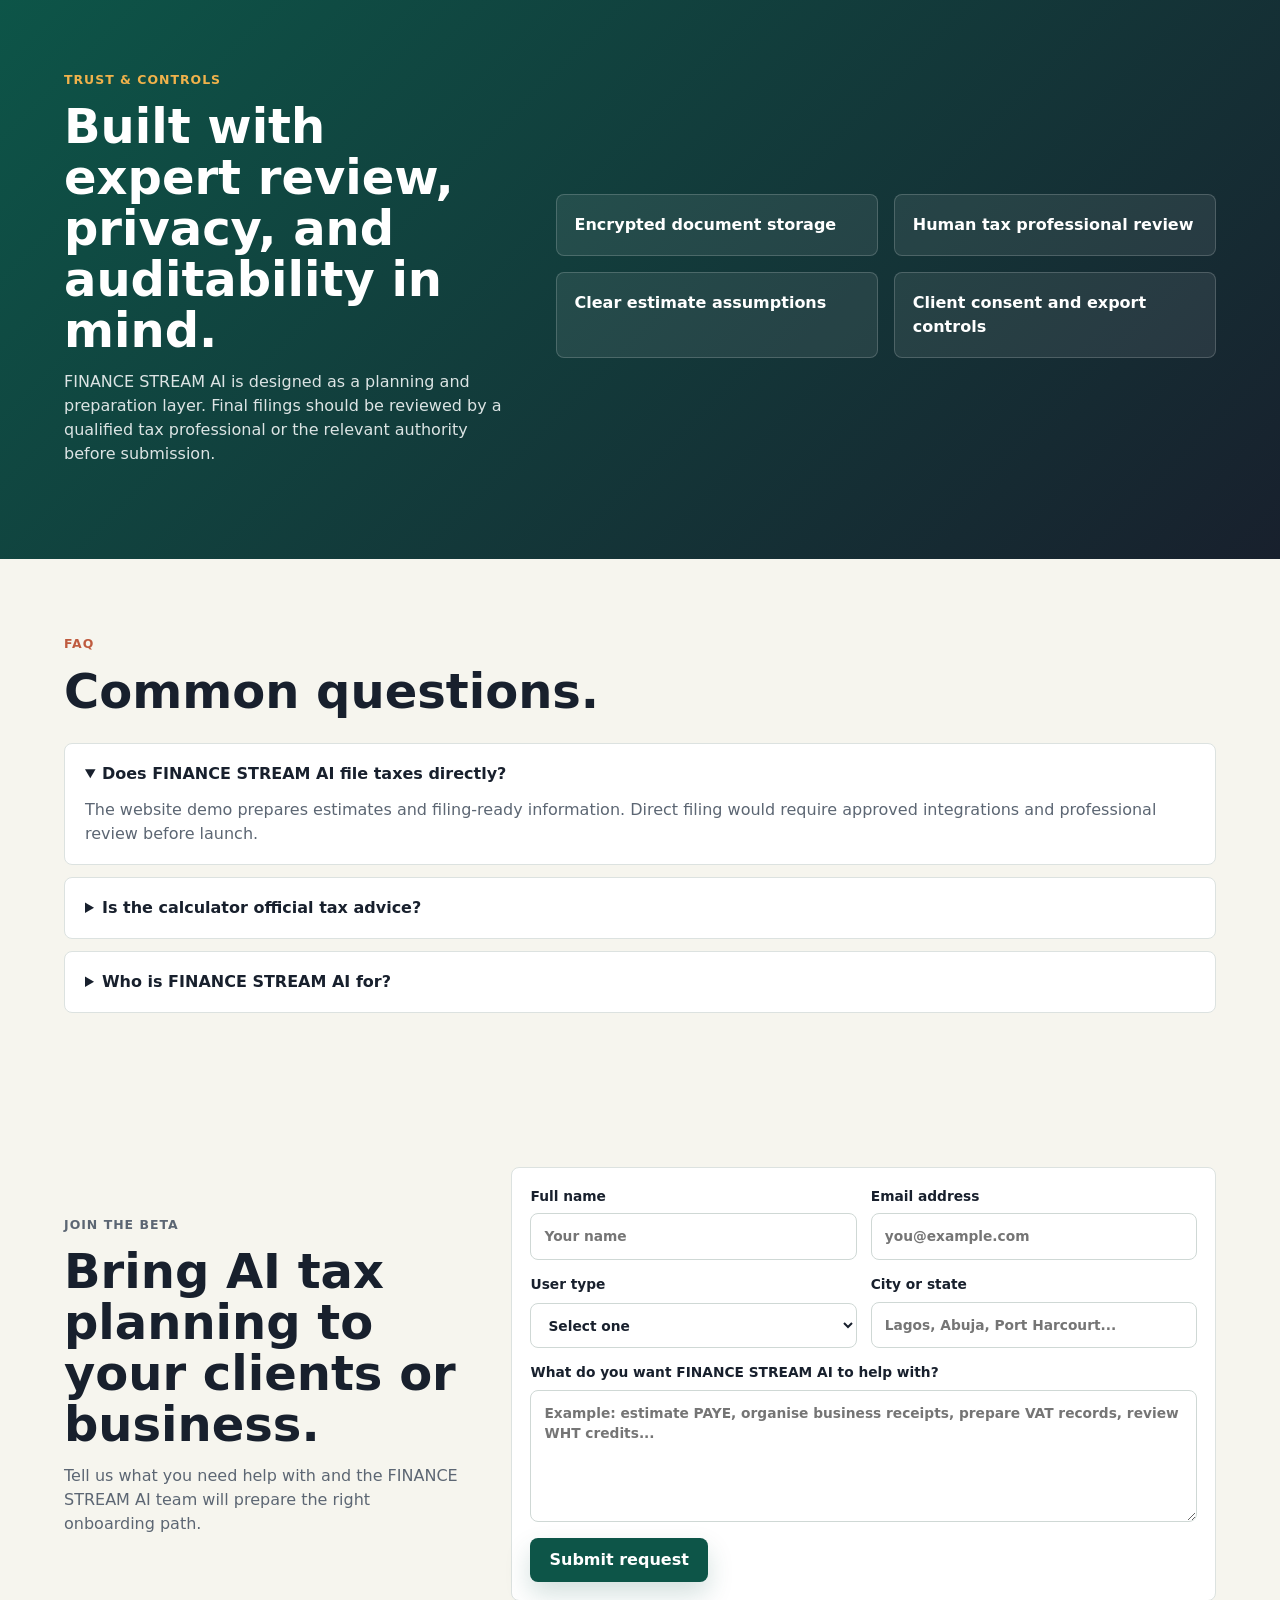
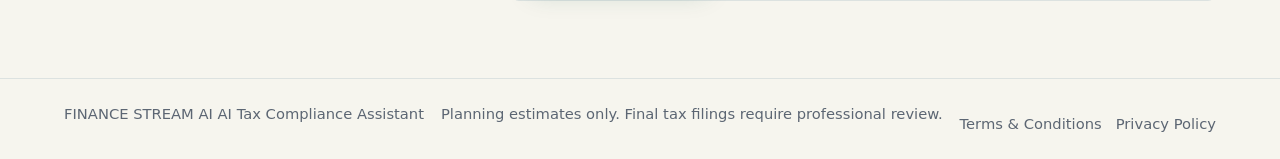
==== commit 5e1e2ad8: "Update index.html" ====
--- a/index.html
+++ b/index.html
@@ -3,19 +3,19 @@
   <head>
     <meta charset="UTF-8" />
     <meta name="viewport" content="width=device-width, initial-scale=1.0" />
-    <title>FINANCE TAX AI | AI Tax Compliance Assistant</title>
+    <title>FINANCE STREAM AI | AI Tax Compliance Assistant</title>
     <meta
       name="description"
-      content="FINANCE TAX AI helps Nigerian taxpayers and businesses estimate tax exposure, organise documents, discover relief opportunities, and prepare for compliant filing."
+      content="FINANCE STREAM AI helps Nigerian taxpayers and businesses estimate tax exposure, organise documents, discover relief opportunities, and prepare for compliant filing."
     />
     <link rel="icon" type="image/svg+xml" href="favicon.svg" />
     <link rel="stylesheet" href="styles.css" />
   </head>
   <body>
     <header class="site-header">
-      <a class="brand" href="index.html#top" aria-label="FINANCE TAX AI home">
+      <a class="brand" href="index.html#top" aria-label="FINANCE STREAM AI home">
         <span class="brand-mark">TM</span>
-        <span>FINANCE TAX AI</span>
+        <span>FINANCE STREAM AI</span>
       </a>
       <nav class="nav-links" aria-label="Primary navigation">
         <a href="index.html#calculator">Calculator</a>
@@ -34,7 +34,7 @@
           <p class="eyebrow">AI Tax Optimization Platform</p>
           <h1>Know what you owe before tax season.</h1>
           <p class="lead">
-            FINANCE TAX AI helps individuals, freelancers, SMEs, and accountants
+            FINANCE STREAM AI helps individuals, freelancers, SMEs, and accountants
             estimate tax exposure, organise records, find possible reliefs, and
             prepare cleaner tax submissions.
           </p>
@@ -117,7 +117,7 @@
         </div>
         <img
           src="assets/tax-dashboard.svg"
-          alt="FINANCE TAX AI dashboard showing tax estimate, compliance tasks, and documents"
+          alt="FINANCE STREAM AI dashboard showing tax estimate, compliance tasks, and documents"
           class="dashboard-image"
         />
       </section>
@@ -187,7 +187,7 @@
         <div class="section-heading">
           <p class="eyebrow">Services</p>
           <h2>Support options for individuals and professionals.</h2>
-          <p>Use FINANCE TAX AI self-serve tools, or choose a guided service when you want expert confidence.</p>
+          <p>Use FINANCE STREAM AI self-serve tools, or choose a guided service when you want expert confidence.</p>
         </div>
         <div class="feature-grid">
           <article>
@@ -218,7 +218,7 @@
           <h2>From scattered records to a ready tax review pack.</h2>
           <div class="workflow-list">
             <p><strong>1. Add income and expenses.</strong> Capture salary, freelance income, business revenue, invoices, and deductions.</p>
-            <p><strong>2. Let AI organise the facts.</strong> FINANCE TAX AI groups documents, flags gaps, and builds a checklist.</p>
+            <p><strong>2. Let AI organise the facts.</strong> FINANCE STREAM AI groups documents, flags gaps, and builds a checklist.</p>
             <p><strong>3. Review with a professional.</strong> Accountants can verify the estimate and prepare the final filing.</p>
           </div>
         </div>
@@ -229,7 +229,7 @@
           <p class="eyebrow">For Accountants</p>
           <h2>A cleaner client intake system for tax professionals.</h2>
           <p>
-            FINANCE TAX AI gives accountants a structured workspace for client data,
+            FINANCE STREAM AI gives accountants a structured workspace for client data,
             document requests, estimate review, and filing readiness.
           </p>
           <ul class="check-list">
@@ -304,7 +304,7 @@
           <p class="eyebrow">Trust & Controls</p>
           <h2>Built with expert review, privacy, and auditability in mind.</h2>
           <p>
-            FINANCE TAX AI is designed as a planning and preparation layer. Final
+            FINANCE STREAM AI is designed as a planning and preparation layer. Final
             filings should be reviewed by a qualified tax professional or the
             relevant authority before submission.
           </p>
@@ -324,7 +324,7 @@
         </div>
         <div class="faq-list">
           <details open>
-            <summary>Does FINANCE TAX AI file taxes directly?</summary>
+            <summary>Does FINANCE STREAM AI file taxes directly?</summary>
             <p>
               The website demo prepares estimates and filing-ready information.
               Direct filing would require approved integrations and professional
@@ -340,7 +340,7 @@
             </p>
           </details>
           <details>
-            <summary>Who is FINANCE TAX AI for?</summary>
+            <summary>Who is FINANCE STREAM AI for?</summary>
             <p>
               Individuals, freelancers, SMEs, and accountants who need a clearer
               way to organise tax information and prepare for compliance.
@@ -354,7 +354,7 @@
           <p class="eyebrow">Join The Beta</p>
           <h2>Bring AI tax planning to your clients or business.</h2>
           <p>
-            Tell us what you need help with and the FINANCE TAX AI team will prepare
+            Tell us what you need help with and the FINANCE STREAM AI team will prepare
             the right onboarding path.
           </p>
         </div>
@@ -383,7 +383,7 @@
               <input id="leadLocation" type="text" placeholder="Lagos, Abuja, Port Harcourt..." required />
             </label>
             <label class="wide-field">
-              What do you want FINANCE TAX AI to help with?
+              What do you want FINANCE STREAM AI to help with?
               <textarea
                 id="leadMessage"
                 rows="5"
@@ -401,7 +401,7 @@
     </main>
 
     <footer class="site-footer">
-      <span>FINANCE TAX AI AI Tax Compliance Assistant</span>
+      <span>FINANCE STREAM AI AI Tax Compliance Assistant</span>
       <span>Planning estimates only. Final tax filings require professional review.</span>
     
       <div class="footer-links" style="margin-top:10px; display:flex; gap:14px; flex-wrap:wrap">
